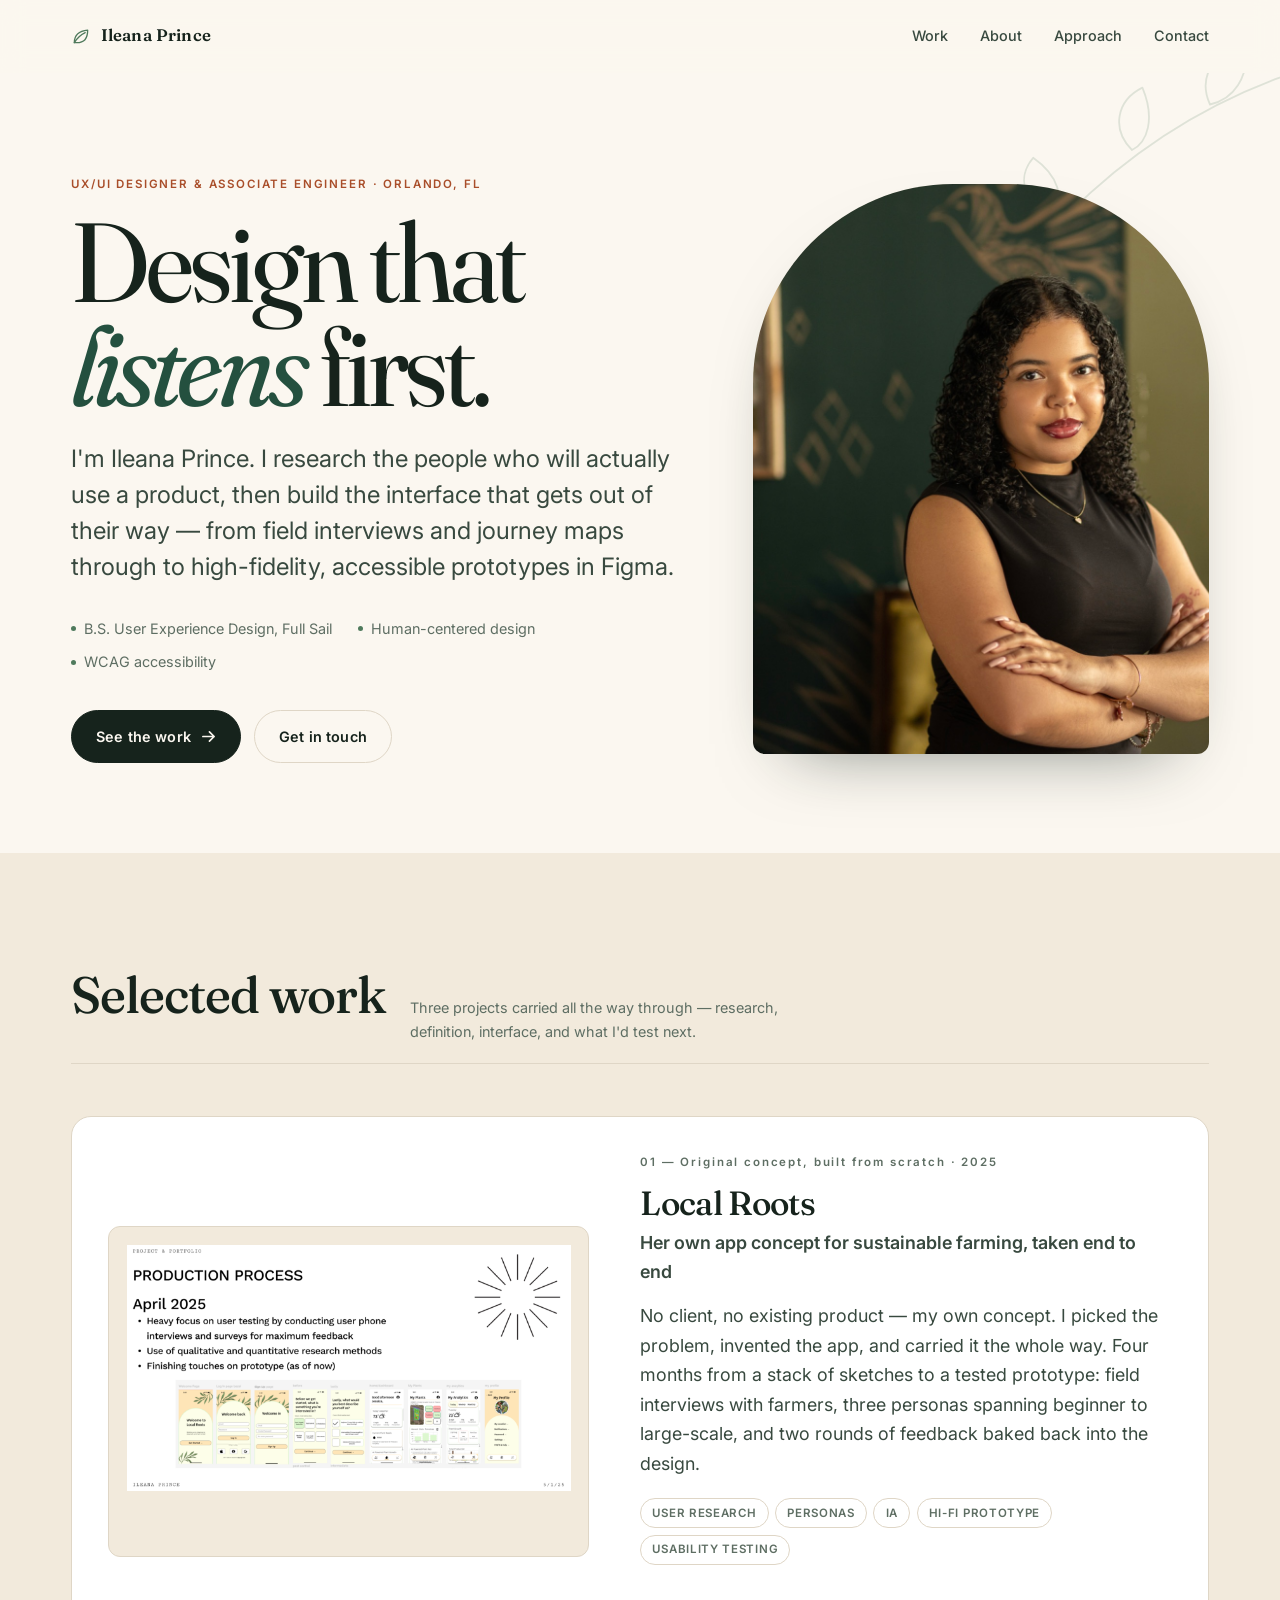
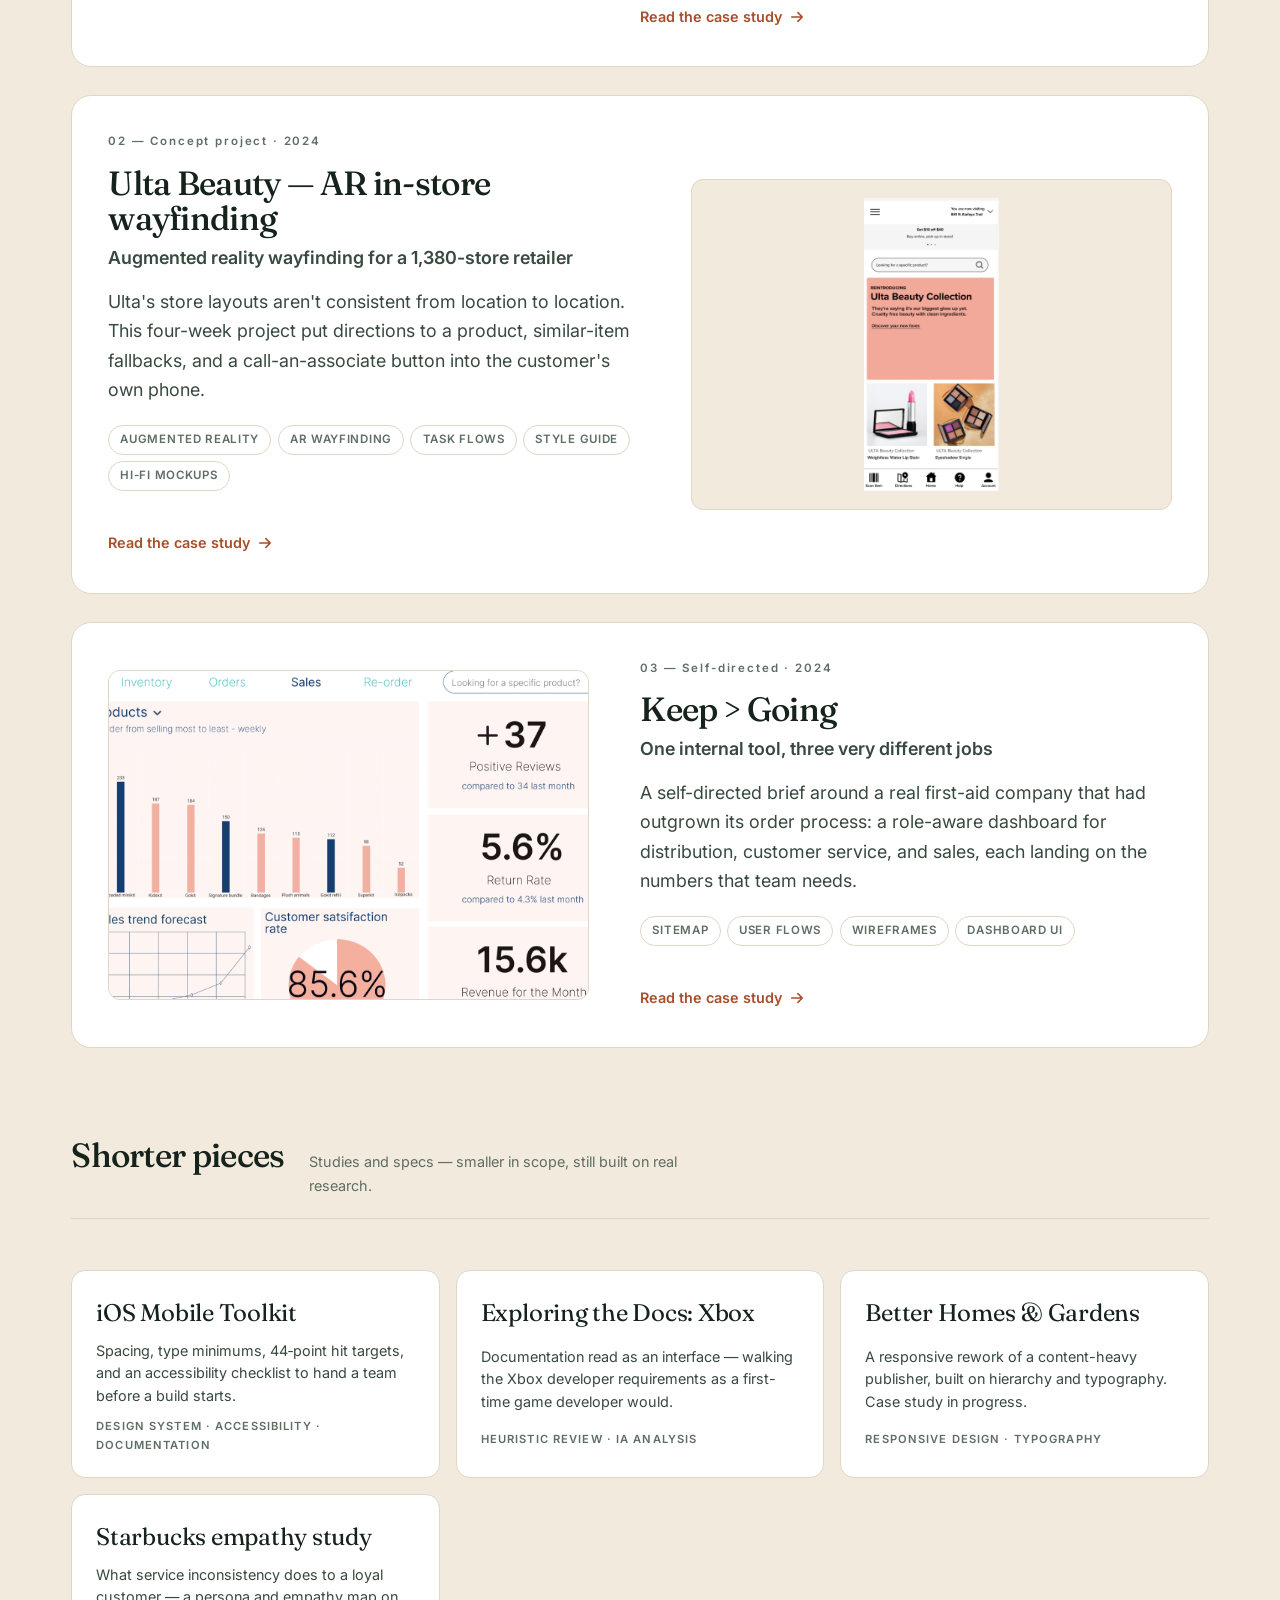
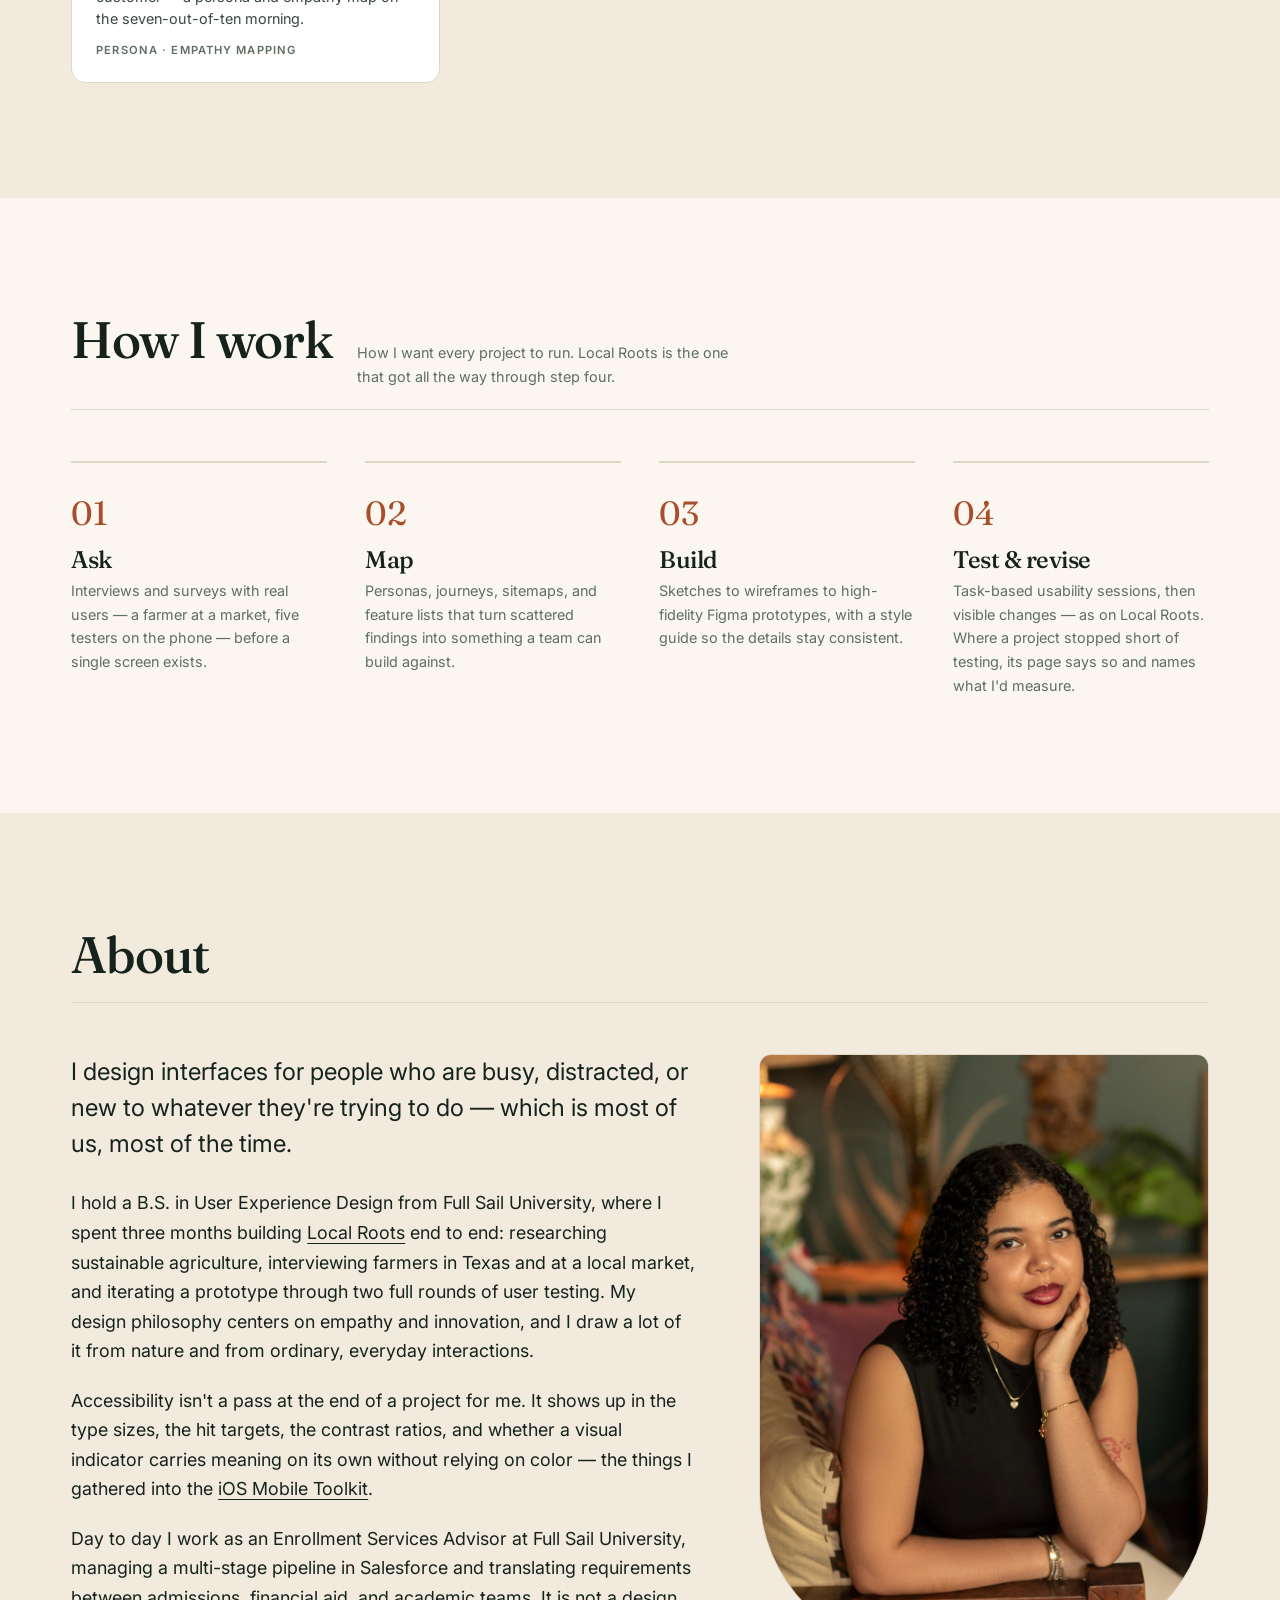
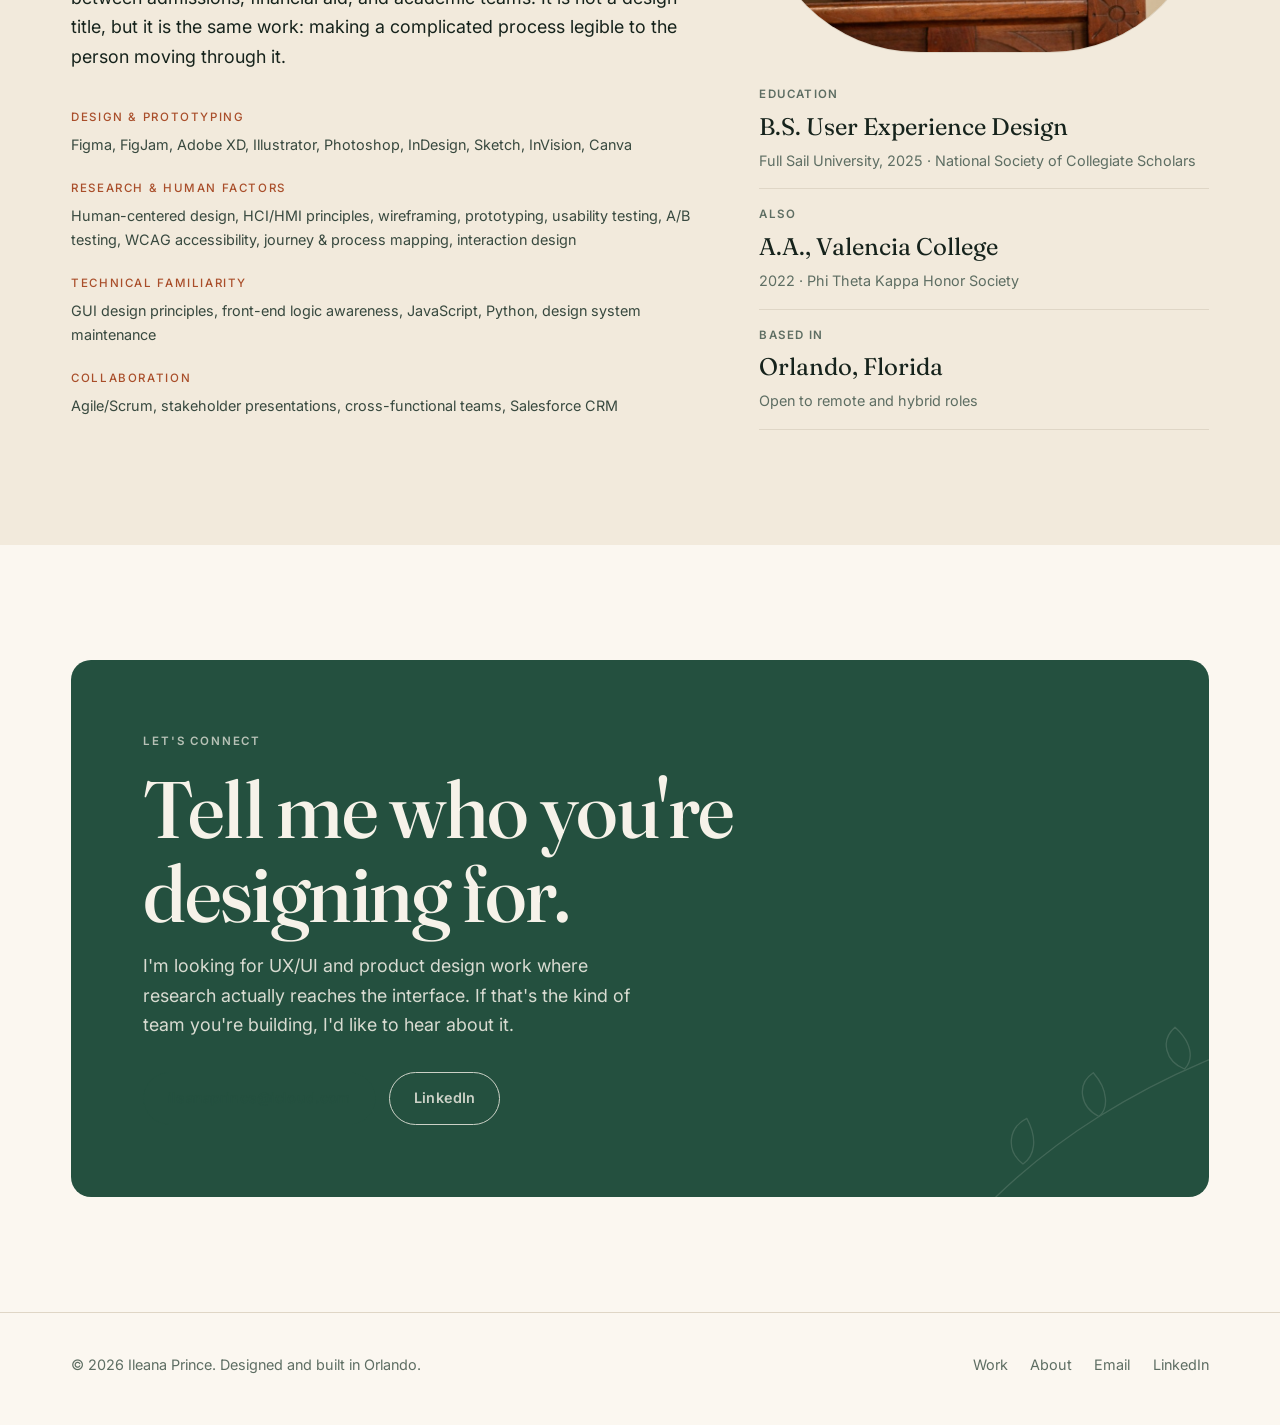
==== index.html @ cf7336d4 "Open Local Roots with Ileana's Ideation & Creation copy Her own account of where the idea came from," ====
<!DOCTYPE html>
<html lang="en">
<head>
<meta charset="utf-8">
<meta name="viewport" content="width=device-width, initial-scale=1">
<title>Ileana Prince — UX/UI Designer</title>
<meta name="description" content="Ileana Prince is a UX/UI designer and associate engineer in Orlando, Florida, working in human-centered design, accessibility, and interface systems. Case studies in agriculture, retail AR, operations dashboards, and mobile design.">
<link rel="canonical" href="https://ileanaprince.com/">
<meta property="og:title" content="Ileana Prince — UX/UI Designer">
<meta property="og:description" content="Human-centered design, accessibility, and interface systems. Selected case studies.">
<meta property="og:type" content="website">
<meta property="og:url" content="https://ileanaprince.com/">
<meta property="og:image" content="https://ileanaprince.com/images/photos/web-folded-arms.jpg">
<meta name="theme-color" content="#FBF7F0" media="(prefers-color-scheme: light)">
<meta name="theme-color" content="#0F1613" media="(prefers-color-scheme: dark)">
<link rel="icon" href="images/brand/favicon-64.png" sizes="64x64">
<link rel="apple-touch-icon" href="images/brand/apple-touch-icon.png">
<link rel="preconnect" href="https://fonts.googleapis.com">
<link rel="preconnect" href="https://fonts.gstatic.com" crossorigin>
<link href="https://fonts.googleapis.com/css2?family=Fraunces:ital,opsz,wght@0,9..144,300..700;1,9..144,300..700&family=Inter:wght@400;500;600;700&display=swap" rel="stylesheet">
<link rel="stylesheet" href="css/main.css">
<script type="application/ld+json">
{
  "@context": "https://schema.org",
  "@type": "Person",
  "name": "Ileana Prince",
  "jobTitle": "UX/UI Designer & Associate Engineer",
  "url": "https://ileanaprince.com/",
  "email": "mailto:ileanaprince@icloud.com",
  "sameAs": ["https://www.linkedin.com/in/ileanaprince/"],
  "address": { "@type": "PostalAddress", "addressLocality": "Orlando", "addressRegion": "FL", "addressCountry": "US" },
  "alumniOf": { "@type": "CollegeOrUniversity", "name": "Full Sail University" },
  "knowsAbout": ["User Experience Design", "Human-Centered Design", "Accessibility (WCAG)", "Figma", "Prototyping", "Usability Testing", "Design Systems"]
}
</script>
</head>
<body>
<script>document.documentElement.classList.add("js");</script>

<a class="skip-link" href="#main">Skip to content</a>

<header class="site-header">
  <div class="wrap">
    <a class="wordmark" href="index.html">
      <svg class="leaf" viewBox="0 0 24 24" fill="none" stroke="currentColor" stroke-width="1.6" aria-hidden="true">
        <path d="M4 20c0-8 5-14 16-15 0 11-6 15-13 15H4Z" stroke-linejoin="round"/>
        <path d="M4 20C7 15 11 11 17 8" stroke-linecap="round"/>
      </svg>
      Ileana Prince
    </a>
    <nav class="nav" aria-label="Primary">
      <a href="#work">Work</a>
      <a href="#about">About</a>
      <a href="#approach" class="nav-hide-sm">Approach</a>
      <a href="#contact">Contact</a>
    </nav>
  </div>
</header>

<main id="main">

  <!-- ===================================================== hero ===== -->
  <section class="hero">
    <svg class="hero-vine" viewBox="0 0 400 300" fill="none" stroke="currentColor" stroke-width="1.4" aria-hidden="true">
      <path d="M400 20C320 40 250 80 190 140S80 250 20 280" stroke-linecap="round"/>
      <path d="M300 55c-10-22 4-42 28-46 2 26-10 42-28 46ZM240 90c-16-16-12-38 8-48 10 24 4 42-8 48ZM180 140c-22-6-30-28-16-44 20 14 24 32 16 44ZM130 190c-23 0-36-19-28-38 22 9 32 25 28 38ZM80 240c-22 6-40-8-38-28 24 2 38 14 38 28Z" stroke-linejoin="round"/>
    </svg>
    <div class="wrap">
      <div>
        <span class="eyebrow">UX/UI Designer &amp; Associate Engineer · Orlando, FL</span>
        <h1>Design that <em>listens</em> first.</h1>
        <p class="hero-lede">
          I'm Ileana Prince. I research the people who will actually use a product, then
          build the interface that gets out of their way — from field interviews and
          journey maps through to high-fidelity, accessible prototypes in Figma.
        </p>
        <div class="hero-meta">
          <span>B.S. User Experience Design, Full Sail</span>
          <span>Human-centered design</span>
          <span>WCAG accessibility</span>
        </div>
        <div class="btn-row">
          <a class="btn" href="#work">
            See the work
            <svg viewBox="0 0 16 16" fill="none" stroke="currentColor" stroke-width="1.8" aria-hidden="true"><path d="M2 8h12M9 3l5 5-5 5" stroke-linecap="round" stroke-linejoin="round"/></svg>
          </a>
          <a class="btn btn--ghost" href="mailto:ileanaprince@icloud.com">Get in touch</a>
        </div>
      </div>
      <div class="portrait">
        <img src="images/photos/web-folded-arms.jpg"
             alt="Ileana Prince, arms folded, standing in front of a deep green wall with a gold bird mural."
             width="940" height="1400" fetchpriority="high">
      </div>
    </div>
  </section>

  <!-- ===================================================== work ===== -->
  <section class="section section--tint" id="work">
    <div class="wrap">
      <div class="section-head">
        <h2>Selected work</h2>
        <p>Three projects carried all the way through — research, definition, interface, and what I'd test next.</p>
      </div>

      <div class="work-list">

        <article class="work-card reveal">
          <div class="work-thumb work-thumb--fit">
            <img src="images/work/local-roots/07.png" alt="High-fidelity Local Roots app screens: onboarding, login, and a weather dashboard." loading="lazy" width="800" height="550">
          </div>
          <div class="work-body">
            <span class="work-index">01 — Original concept, built from scratch · 2025</span>
            <h3><a href="work/local-roots.html">Local Roots</a></h3>
            <p class="work-kicker">Her own app concept for sustainable farming, taken end to end</p>
            <p>No client, no existing product — my own concept. I picked the problem, invented the app, and carried it the whole way. Four months from a stack of sketches to a tested prototype: field interviews with farmers, three personas spanning beginner to large-scale, and two rounds of feedback baked back into the design.</p>
            <ul class="tags">
              <li>User research</li><li>Personas</li><li>IA</li><li>Hi-fi prototype</li><li>Usability testing</li>
            </ul>
            <span class="work-more">Read the case study
              <svg viewBox="0 0 16 16" fill="none" stroke="currentColor" stroke-width="1.8" aria-hidden="true"><path d="M2 8h12M9 3l5 5-5 5" stroke-linecap="round" stroke-linejoin="round"/></svg>
            </span>
          </div>
        </article>

        <article class="work-card reveal">
          <div class="work-thumb work-thumb--fit">
            <img src="images/work/ulta-beauty/14.png" alt="Ulta Beauty AR app home screen with a store banner, product cards, and a scan-item toolbar." loading="lazy" width="800" height="550">
          </div>
          <div class="work-body">
            <span class="work-index">02 — Concept project · 2024</span>
            <h3><a href="work/ulta-beauty.html">Ulta Beauty — AR in-store wayfinding</a></h3>
            <p class="work-kicker">Augmented reality wayfinding for a 1,380-store retailer</p>
            <p>Ulta's store layouts aren't consistent from location to location. This four-week project put directions to a product, similar-item fallbacks, and a call-an-associate button into the customer's own phone.</p>
            <ul class="tags">
              <li>Augmented reality</li><li>AR wayfinding</li><li>Task flows</li><li>Style guide</li><li>Hi-fi mockups</li>
            </ul>
            <span class="work-more">Read the case study
              <svg viewBox="0 0 16 16" fill="none" stroke="currentColor" stroke-width="1.8" aria-hidden="true"><path d="M2 8h12M9 3l5 5-5 5" stroke-linecap="round" stroke-linejoin="round"/></svg>
            </span>
          </div>
        </article>

        <article class="work-card reveal">
          <div class="work-thumb">
            <img src="images/work/keep-going/18.png" alt="Keep &gt; Going sales dashboard showing a product bar chart, positive reviews, return rate, and monthly revenue." loading="lazy" width="800" height="550">
          </div>
          <div class="work-body">
            <span class="work-index">03 — Self-directed · 2024</span>
            <h3><a href="work/keep-going.html">Keep &gt; Going</a></h3>
            <p class="work-kicker">One internal tool, three very different jobs</p>
            <p>A self-directed brief around a real first-aid company that had outgrown its order process: a role-aware dashboard for distribution, customer service, and sales, each landing on the numbers that team needs.</p>
            <ul class="tags">
              <li>Sitemap</li><li>User flows</li><li>Wireframes</li><li>Dashboard UI</li>
            </ul>
            <span class="work-more">Read the case study
              <svg viewBox="0 0 16 16" fill="none" stroke="currentColor" stroke-width="1.8" aria-hidden="true"><path d="M2 8h12M9 3l5 5-5 5" stroke-linecap="round" stroke-linejoin="round"/></svg>
            </span>
          </div>
        </article>

      </div>

      <div class="section-head" style="margin-top:clamp(3.5rem,7vw,6rem)">
        <h2 style="font-size:var(--step-2)">Shorter pieces</h2>
        <p>Studies and specs — smaller in scope, still built on real research.</p>
      </div>

      <ul class="brief-list reveal">
        <li>
          <a href="work/ios-toolkit.html">
            <span class="brief-title">iOS Mobile Toolkit</span>
            <span class="brief-desc">Spacing, type minimums, 44&#8209;point hit targets, and an accessibility checklist to hand a team before a build starts.</span>
            <span class="brief-tags">Design system · Accessibility · Documentation</span>
          </a>
        </li>
        <li>
          <a href="work/xbox.html">
            <span class="brief-title">Exploring the Docs: Xbox</span>
            <span class="brief-desc">Documentation read as an interface — walking the Xbox developer requirements as a first-time game developer would.</span>
            <span class="brief-tags">Heuristic review · IA analysis</span>
          </a>
        </li>
        <li>
          <a href="work/better-homes-gardens.html">
            <span class="brief-title">Better Homes &amp; Gardens</span>
            <span class="brief-desc">A responsive rework of a content-heavy publisher, built on hierarchy and typography. Case study in progress.</span>
            <span class="brief-tags">Responsive design · Typography</span>
          </a>
        </li>
        <li>
          <a href="work/starbucks.html">
            <span class="brief-title">Starbucks empathy study</span>
            <span class="brief-desc">What service inconsistency does to a loyal customer — a persona and empathy map on the seven-out-of-ten morning.</span>
            <span class="brief-tags">Persona · Empathy mapping</span>
          </a>
        </li>
      </ul>
    </div>
  </section>

  <!-- ================================================= approach ===== -->
  <section class="section" id="approach">
    <div class="wrap">
      <div class="section-head">
        <h2>How I work</h2>
        <p>How I want every project to run. Local Roots is the one that got all the way through step four.</p>
      </div>
      <ol class="steps reveal">
        <li>
          <h3>Ask</h3>
          <p>Interviews and surveys with real users — a farmer at a market, five testers on the phone — before a single screen exists.</p>
        </li>
        <li>
          <h3>Map</h3>
          <p>Personas, journeys, sitemaps, and feature lists that turn scattered findings into something a team can build against.</p>
        </li>
        <li>
          <h3>Build</h3>
          <p>Sketches to wireframes to high-fidelity Figma prototypes, with a style guide so the details stay consistent.</p>
        </li>
        <li>
          <h3>Test &amp; revise</h3>
          <p>Task-based usability sessions, then visible changes — as on Local Roots. Where a project stopped short of testing, its page says so and names what I'd measure.</p>
        </li>
      </ol>
    </div>
  </section>

  <!-- ==================================================== about ===== -->
  <section class="section section--tint" id="about">
    <div class="wrap">
      <div class="section-head">
        <h2>About</h2>
      </div>
      <div class="about-grid">
        <div class="prose">
          <p style="font-size:var(--step-1);color:var(--fg);line-height:1.5">
            I design interfaces for people who are busy, distracted, or new to whatever they're
            trying to do — which is most of us, most of the time.
          </p>
          <p>
            I hold a B.S. in User Experience Design from Full Sail University, where I spent three
            months building <a href="work/local-roots.html">Local Roots</a> end to end: researching
            sustainable agriculture, interviewing farmers in Texas and at a local market, and
            iterating a prototype through two full rounds of user testing. My design philosophy
            centers on empathy and innovation, and I draw a lot of it from nature and from ordinary,
            everyday interactions.
          </p>
          <p>
            Accessibility isn't a pass at the end of a project for me. It shows up in the type sizes,
            the hit targets, the contrast ratios, and whether a visual indicator carries meaning on
            its own without relying on color — the things I gathered into the
            <a href="work/ios-toolkit.html">iOS Mobile Toolkit</a>.
          </p>
          <p>
            Day to day I work as an Enrollment Services Advisor at Full Sail University, managing a
            multi-stage pipeline in Salesforce and translating requirements between admissions,
            financial aid, and academic teams. It is not a design title, but it is the same
            work: making a complicated process legible to the person moving through it.
          </p>

          <div class="skill-groups">
            <div class="skill-group">
              <h3>Design &amp; prototyping</h3>
              <p>Figma, FigJam, Adobe XD, Illustrator, Photoshop, InDesign, Sketch, InVision, Canva</p>
            </div>
            <div class="skill-group">
              <h3>Research &amp; human factors</h3>
              <p>Human-centered design, HCI/HMI principles, wireframing, prototyping, usability testing, A/B testing, WCAG accessibility, journey &amp; process mapping, interaction design</p>
            </div>
            <div class="skill-group">
              <h3>Technical familiarity</h3>
              <p>GUI design principles, front-end logic awareness, JavaScript, Python, design system maintenance</p>
            </div>
            <div class="skill-group">
              <h3>Collaboration</h3>
              <p>Agile/Scrum, stakeholder presentations, cross-functional teams, Salesforce CRM</p>
            </div>
          </div>
        </div>

        <div>
          <div class="about-portrait">
            <img src="images/photos/web-seated-smirk.jpg" alt="Ileana Prince seated, smiling slightly, against a dark green interior." loading="lazy" width="940" height="1400">
          </div>
          <ul class="facts" style="margin-top:2rem">
            <li>
              <span class="fact-label">Education</span>
              <span class="fact-value">B.S. User Experience Design</span>
              <span class="fact-note">Full Sail University, 2025 · National Society of Collegiate Scholars</span>
            </li>
            <li>
              <span class="fact-label">Also</span>
              <span class="fact-value">A.A., Valencia College</span>
              <span class="fact-note">2022 · Phi Theta Kappa Honor Society</span>
            </li>
            <li>
              <span class="fact-label">Based in</span>
              <span class="fact-value">Orlando, Florida</span>
              <span class="fact-note">Open to remote and hybrid roles</span>
            </li>
          </ul>
        </div>
      </div>
    </div>
  </section>

  <!-- ================================================== contact ===== -->
  <section class="section" id="contact">
    <div class="wrap">
      <div class="contact-panel reveal">
        <svg class="contact-vine" viewBox="0 0 400 300" fill="none" stroke="currentColor" stroke-width="1.4" aria-hidden="true">
          <path d="M0 300C60 220 120 160 200 110S340 40 400 20" stroke-linecap="round"/>
          <path d="M120 160c-18-14-16-38 4-48 12 22 8 40-4 48ZM200 110c-20-10-24-34-6-46 16 18 16 38 6 46ZM290 60c-20-8-26-30-10-44 18 16 20 34 10 44Z" stroke-linejoin="round"/>
        </svg>
        <span class="eyebrow" style="color:inherit;opacity:.7">Let's connect</span>
        <h2>Tell me who you're designing for.</h2>
        <p style="margin-bottom:2rem">
          I'm looking for UX/UI and product design work where research actually reaches the
          interface. If that's the kind of team you're building, I'd like to hear about it.
        </p>
        <div class="btn-row">
          <a class="btn" href="mailto:ileanaprince@icloud.com">ileanaprince@icloud.com</a>
          <a class="btn btn--ghost" href="https://www.linkedin.com/in/ileanaprince/" rel="me noopener">LinkedIn</a>
        </div>
      </div>
    </div>
  </section>

</main>

<footer class="site-footer">
  <div class="wrap">
    <p style="margin:0">© <span id="year">2026</span> Ileana Prince. Designed and built in Orlando.</p>
    <nav class="footer-links" aria-label="Footer">
      <a href="#work">Work</a>
      <a href="#about">About</a>
      <a href="mailto:ileanaprince@icloud.com">Email</a>
      <a href="https://www.linkedin.com/in/ileanaprince/" rel="me noopener">LinkedIn</a>
    </nav>
  </div>
</footer>

<script src="js/main.js" defer></script>
</body>
</html>
---- css/main.css ----
/* ==========================================================================
   Ileana Prince — portfolio
   Design system: warm bone paper, deep forest ink, terracotta accent.
   ========================================================================== */

:root {
  /* Color — light */
  --bone:        #FBF7F0;
  --bone-deep:   #F2EADC;
  --paper:       #FFFFFF;
  --ink:         #16231C;
  --ink-soft:    #38493F;
  --muted:       #5E6E63;
  --line:        #DFD6C6;
  --forest:      #24503F;
  --moss:        #4F7A5C;
  --terracotta:  #A94E2A;
  --clay:        #E3B294;

  --accent:      var(--terracotta);
  --accent-ink:  #FFFFFF;
  --bg:          var(--bone);
  --bg-alt:      var(--bone-deep);
  --surface:     var(--paper);
  --fg:          var(--ink);
  --fg-soft:      var(--ink-soft);
  --border:      var(--line);

  /* Type */
  --font-display: "Fraunces", "Iowan Old Style", Georgia, serif;
  --font-sans: "Inter", -apple-system, BlinkMacSystemFont, "Segoe UI", Helvetica, Arial, sans-serif;

  --step--1: clamp(0.82rem, 0.79rem + 0.14vw, 0.9rem);
  --step-0:  clamp(1rem, 0.96rem + 0.2vw, 1.12rem);
  --step-1:  clamp(1.2rem, 1.1rem + 0.5vw, 1.5rem);
  --step-2:  clamp(1.5rem, 1.3rem + 1vw, 2.1rem);
  --step-3:  clamp(2rem, 1.6rem + 2vw, 3.2rem);
  --step-4:  clamp(2.6rem, 1.8rem + 4vw, 5.4rem);
  --step-5:  clamp(3.2rem, 1.9rem + 6.4vw, 8rem);

  /* Space + shape */
  --gutter: clamp(1.25rem, 4vw, 4rem);
  --section: clamp(4.5rem, 9vw, 9rem);
  --radius: 4px;
  --radius-lg: 20px;
  --maxw: 1240px;
  --prose: 68ch;

  --ease: cubic-bezier(0.22, 0.61, 0.36, 1);
}

@media (prefers-color-scheme: dark) {
  :root:not([data-theme="light"]) {
    --bg:      #0F1613;
    --bg-alt:  #151E19;
    --surface: #18231D;
    --fg:      #ECE6DA;
    --fg-soft: #C3CDC4;
    --muted:   #9AA89E;
    --border:  #2A362F;
    --forest:  #7FB395;
    --moss:    #8FBDA0;
    --accent:  #E2865B;
    --accent-ink: #16231C;
  }
}

:root[data-theme="dark"] {
  --bg:      #0F1613;
  --bg-alt:  #151E19;
  --surface: #18231D;
  --fg:      #ECE6DA;
  --fg-soft: #C3CDC4;
  --muted:   #9AA89E;
  --border:  #2A362F;
  --forest:  #7FB395;
  --moss:    #8FBDA0;
  --accent:  #E2865B;
  --accent-ink: #16231C;
}

/* --------------------------------------------------------------- base --- */

*, *::before, *::after { box-sizing: border-box; }

html { -webkit-text-size-adjust: 100%; scroll-behavior: smooth; }
@media (prefers-reduced-motion: reduce) { html { scroll-behavior: auto; } }

body {
  margin: 0;
  background: var(--bg);
  color: var(--fg);
  font-family: var(--font-sans);
  font-size: var(--step-0);
  line-height: 1.65;
  -webkit-font-smoothing: antialiased;
  font-synthesis-weight: none;
}

h1, h2, h3, h4 {
  font-family: var(--font-display);
  font-weight: 500;
  line-height: 1.05;
  letter-spacing: -0.02em;
  margin: 0 0 0.5em;
  font-variation-settings: "SOFT" 0, "WONK" 0;
}

p { margin: 0 0 1.1em; }
p:last-child { margin-bottom: 0; }

a { color: inherit; text-decoration-thickness: 1px; text-underline-offset: 0.22em; }
a:hover { text-decoration-color: var(--accent); }

img { max-width: 100%; height: auto; display: block; }

hr { border: 0; border-top: 1px solid var(--border); margin: var(--section) 0; }

::selection { background: var(--accent); color: var(--accent-ink); }

:focus-visible {
  outline: 3px solid var(--accent);
  outline-offset: 3px;
  border-radius: 2px;
}

.skip-link {
  position: absolute;
  left: 0.75rem;
  top: -4rem;
  z-index: 100;
  background: var(--fg);
  color: var(--bg);
  padding: 0.7rem 1.1rem;
  border-radius: var(--radius);
  font-weight: 600;
  transition: top 0.2s var(--ease);
}
.skip-link:focus { top: 0.75rem; }

.visually-hidden {
  position: absolute; width: 1px; height: 1px;
  padding: 0; margin: -1px; overflow: hidden;
  clip: rect(0 0 0 0); white-space: nowrap; border: 0;
}

/* ------------------------------------------------------------ layout --- */

.wrap {
  width: 100%;
  max-width: var(--maxw);
  margin-inline: auto;
  padding-inline: var(--gutter);
}

.section { padding-block: var(--section); }
.section--tint { background: var(--bg-alt); }

.section-head {
  display: flex;
  align-items: baseline;
  gap: 1.5rem;
  margin-bottom: clamp(2rem, 4vw, 3.5rem);
  border-bottom: 1px solid var(--border);
  padding-bottom: 1.25rem;
  flex-wrap: wrap;
}
.section-head h2 { font-size: var(--step-3); margin: 0; }
.section-head p { color: var(--muted); max-width: 42ch; margin: 0; font-size: var(--step--1); }

.eyebrow {
  font-family: var(--font-sans);
  font-size: 0.72rem;
  font-weight: 600;
  letter-spacing: 0.16em;
  text-transform: uppercase;
  color: var(--accent);
  margin: 0 0 1rem;
  display: block;
}

.prose { max-width: var(--prose); }
.prose h3 { font-size: var(--step-2); margin-top: 2em; }
/* A small label that is still a real heading — the level stays correct for
   screen readers, only the type size changes. */
.prose h3.label {
  font-family: var(--font-sans);
  font-size: var(--step--1);
  font-weight: 700;
  letter-spacing: 0.1em;
  text-transform: uppercase;
  color: var(--muted);
  margin: 2.2em 0 0.6em;
}
.prose ul { padding-left: 1.1rem; margin: 0 0 1.4em; }
.prose li { margin-bottom: 0.5em; }
.prose li::marker { color: var(--accent); }
.prose blockquote {
  margin: 2rem 0;
  padding: 0.2rem 0 0.2rem 1.5rem;
  border-left: 3px solid var(--accent);
  font-family: var(--font-display);
  font-size: var(--step-1);
  line-height: 1.4;
  color: var(--fg-soft);
}
.prose blockquote cite {
  display: block;
  margin-top: 0.8rem;
  font-family: var(--font-sans);
  font-size: var(--step--1);
  font-style: normal;
  color: var(--muted);
}

/* ------------------------------------------------------------ header --- */

.site-header {
  position: sticky;
  top: 0;
  z-index: 50;
  background: color-mix(in srgb, var(--bg) 88%, transparent);
  backdrop-filter: saturate(1.4) blur(12px);
  border-bottom: 1px solid transparent;
  transition: border-color 0.3s var(--ease);
}
.site-header.is-stuck { border-bottom-color: var(--border); }

.site-header .wrap {
  display: flex;
  align-items: center;
  justify-content: space-between;
  gap: 1rem;
  min-height: 72px;
}

.wordmark {
  font-family: var(--font-display);
  font-size: 1.05rem;
  font-weight: 600;
  letter-spacing: 0.01em;
  text-decoration: none;
  display: inline-flex;
  align-items: center;
  gap: 0.6rem;
}
.wordmark .leaf { width: 20px; height: 20px; color: var(--moss); flex: none; }

.nav { display: flex; align-items: center; gap: clamp(1rem, 2.5vw, 2.2rem); }
.nav a {
  font-size: var(--step--1);
  font-weight: 500;
  text-decoration: none;
  color: var(--fg-soft);
  padding-block: 0.4rem;
  position: relative;
}
.nav a::after {
  content: "";
  position: absolute;
  left: 0; bottom: 0;
  width: 100%; height: 1px;
  background: var(--accent);
  transform: scaleX(0);
  transform-origin: left;
  transition: transform 0.3s var(--ease);
}
.nav a:hover::after, .nav a[aria-current]::after { transform: scaleX(1); }
.nav a[aria-current] { color: var(--fg); }

.nav-toggle { display: none; }

@media (max-width: 640px) {
  .nav { gap: 1rem; font-size: 0.9rem; }
  .nav a.nav-hide-sm { display: none; }
}

/* -------------------------------------------------------------- hero --- */

.hero {
  position: relative;
  padding-block: clamp(3rem, 8vw, 7rem) clamp(3rem, 7vw, 6rem);
  overflow: hidden;
}
.hero .wrap {
  display: grid;
  grid-template-columns: minmax(0, 1.15fr) minmax(0, 0.85fr);
  gap: clamp(2rem, 5vw, 4.5rem);
  align-items: center;
}
@media (max-width: 860px) {
  .hero .wrap { grid-template-columns: 1fr; }
}

.hero h1 {
  font-size: var(--step-5);
  font-weight: 400;
  line-height: 0.92;
  letter-spacing: -0.035em;
  margin: 0 0 1.5rem;
  font-variation-settings: "SOFT" 20, "WONK" 1, "opsz" 100;
}
.hero h1 em {
  font-style: italic;
  color: var(--forest);
  font-variation-settings: "SOFT" 60, "WONK" 1;
}
.hero-lede {
  font-size: var(--step-1);
  line-height: 1.5;
  color: var(--fg-soft);
  max-width: 46ch;
  margin-bottom: 2rem;
}
.hero-meta {
  display: flex;
  flex-wrap: wrap;
  gap: 0.6rem 1.6rem;
  font-size: var(--step--1);
  color: var(--muted);
  margin-bottom: 2.25rem;
}
.hero-meta span { display: inline-flex; align-items: center; gap: 0.5rem; }
.hero-meta span::before {
  content: "";
  width: 5px; height: 5px;
  border-radius: 50%;
  background: var(--moss);
}

.portrait {
  position: relative;
  border-radius: 200px 200px 12px 12px;
  overflow: hidden;
  aspect-ratio: 4 / 5;
  background: var(--bg-alt);
  box-shadow: 0 30px 70px -40px rgba(20, 35, 28, 0.6);
}
.portrait img { width: 100%; height: 100%; object-fit: cover; object-position: 50% 22%; }

.hero-vine {
  position: absolute;
  top: -40px;
  right: -60px;
  width: min(46vw, 520px);
  color: var(--moss);
  opacity: 0.16;
  pointer-events: none;
  z-index: -1;
}

/* ------------------------------------------------------------ buttons --- */

.btn {
  display: inline-flex;
  align-items: center;
  gap: 0.6rem;
  padding: 0.85rem 1.5rem;
  border-radius: 999px;
  border: 1px solid var(--fg);
  background: var(--fg);
  color: var(--bg);
  font-size: var(--step--1);
  font-weight: 600;
  letter-spacing: 0.01em;
  text-decoration: none;
  cursor: pointer;
  transition: transform 0.25s var(--ease), background-color 0.25s var(--ease),
              color 0.25s var(--ease), border-color 0.25s var(--ease);
}
.btn:hover { transform: translateY(-2px); background: var(--accent); border-color: var(--accent); color: var(--accent-ink); }
.btn--ghost { background: transparent; color: var(--fg); border-color: var(--border); }
.btn--ghost:hover { border-color: var(--accent); background: transparent; color: var(--accent); }
.btn svg { width: 15px; height: 15px; flex: none; }

.btn-row { display: flex; flex-wrap: wrap; gap: 0.85rem; }

/* --------------------------------------------------------------- work --- */

.work-list { display: grid; gap: clamp(1rem, 2.5vw, 1.75rem); }

.work-card {
  position: relative;
  display: grid;
  grid-template-columns: minmax(0, 0.95fr) minmax(0, 1.05fr);
  gap: clamp(1.5rem, 4vw, 3.5rem);
  align-items: center;
  padding: clamp(1.25rem, 3vw, 2.25rem);
  background: var(--surface);
  border: 1px solid var(--border);
  border-radius: var(--radius-lg);
  overflow: hidden;
  transition: transform 0.4s var(--ease), border-color 0.4s var(--ease),
              box-shadow 0.4s var(--ease);
}
.work-card:nth-child(even) { grid-template-columns: minmax(0, 1.05fr) minmax(0, 0.95fr); }
.work-card:nth-child(even) .work-thumb { order: 2; }
.work-card:hover {
  transform: translateY(-4px);
  border-color: color-mix(in srgb, var(--accent) 45%, var(--border));
  box-shadow: 0 26px 50px -34px rgba(20, 35, 28, 0.55);
}
@media (max-width: 780px) {
  .work-card, .work-card:nth-child(even) { grid-template-columns: 1fr; }
  .work-card:nth-child(even) .work-thumb { order: 0; }
}

.work-thumb {
  aspect-ratio: 16 / 11;
  border-radius: 12px;
  overflow: hidden;
  background: var(--bg-alt);
  border: 1px solid var(--border);
}
.work-thumb img {
  width: 100%; height: 100%;
  object-fit: cover;
  object-position: 50% 0;
  transition: transform 0.6s var(--ease);
}
/* Slide and full-page artefacts are shown whole rather than cropped —
   a cropped slide just reads as a mistake. */
.work-thumb--fit { padding: clamp(0.6rem, 1.5vw, 1.1rem); background: var(--bg-alt); }
.work-thumb--fit img { object-fit: contain; }
.work-card:hover .work-thumb--fit img { transform: scale(1.015); }
.work-card:hover .work-thumb img { transform: scale(1.03); }

.work-index {
  font-family: var(--font-sans);
  font-size: 0.72rem;
  font-weight: 600;
  letter-spacing: 0.16em;
  color: var(--muted);
  display: block;
  margin-bottom: 0.9rem;
}
.work-body h3 { font-size: var(--step-2); margin-bottom: 0.4rem; }
.work-body h3 a { text-decoration: none; }
.work-body h3 a::after { content: ""; position: absolute; inset: 0; }
.work-kicker { color: var(--accent); font-size: var(--step--1); font-weight: 600; margin-bottom: 0.9rem; }
.work-body p { color: var(--fg-soft); font-size: var(--step-0); }

.tags { display: flex; flex-wrap: wrap; gap: 0.4rem; margin-top: 1.2rem; padding: 0; list-style: none; }
.tags li {
  font-size: 0.72rem;
  letter-spacing: 0.06em;
  text-transform: uppercase;
  font-weight: 600;
  color: var(--muted);
  border: 1px solid var(--border);
  border-radius: 999px;
  padding: 0.28rem 0.7rem;
}

.work-more {
  display: inline-flex;
  align-items: center;
  gap: 0.5rem;
  margin-top: 1.4rem;
  font-size: var(--step--1);
  font-weight: 600;
  color: var(--accent);
}
.work-more svg { width: 14px; height: 14px; transition: transform 0.3s var(--ease); }
.work-card:hover .work-more svg { transform: translateX(4px); }

/* Shorter pieces — a compact list so the deep case studies keep the visual weight. */
.brief-list {
  list-style: none;
  margin: 0;
  padding: 0;
  display: grid;
  grid-template-columns: repeat(auto-fit, minmax(min(320px, 100%), 1fr));
  gap: 1rem;
}
.brief-list a {
  display: grid;
  gap: 0.45rem;
  height: 100%;
  padding: 1.4rem 1.5rem;
  text-decoration: none;
  background: var(--surface);
  border: 1px solid var(--border);
  border-radius: 14px;
  transition: transform 0.3s var(--ease), border-color 0.3s var(--ease);
}
.brief-list a:hover {
  transform: translateY(-3px);
  border-color: color-mix(in srgb, var(--accent) 45%, var(--border));
}
.brief-title { font-family: var(--font-display); font-size: var(--step-1); letter-spacing: -0.01em; }
.brief-desc { color: var(--fg-soft); font-size: var(--step--1); line-height: 1.55; }
.brief-tags {
  font-size: 0.7rem;
  letter-spacing: 0.1em;
  text-transform: uppercase;
  font-weight: 600;
  color: var(--muted);
  margin-top: 0.2rem;
}

/* ---------------------------------------------------------- approach --- */

.steps {
  display: grid;
  grid-template-columns: repeat(auto-fit, minmax(220px, 1fr));
  gap: clamp(1.25rem, 3vw, 2.5rem);
  list-style: none;
  margin: 0; padding: 0;
  counter-reset: step;
}
.steps li { counter-increment: step; padding-top: 1.4rem; border-top: 2px solid var(--border); }
.steps li::before {
  content: "0" counter(step);
  display: block;
  font-family: var(--font-display);
  font-size: var(--step-2);
  color: var(--accent);
  margin-bottom: 0.4rem;
}
.steps h3 { font-size: var(--step-1); margin-bottom: 0.4rem; }
.steps p { color: var(--muted); font-size: var(--step--1); }

/* ------------------------------------------------------------- about --- */

.about-grid {
  display: grid;
  grid-template-columns: minmax(0, 1fr) minmax(0, 0.72fr);
  gap: clamp(2rem, 5vw, 4.5rem);
  align-items: start;
}
@media (max-width: 860px) { .about-grid { grid-template-columns: 1fr; } }

.about-portrait {
  border-radius: 12px 12px 160px 160px;
  overflow: hidden;
  aspect-ratio: 3 / 4;
  border: 1px solid var(--border);
}
.about-portrait img { width: 100%; height: 100%; object-fit: cover; }

.skill-groups { display: grid; gap: 1.6rem; margin-top: 2.5rem; }
.skill-group h3 {
  font-family: var(--font-sans);
  font-size: 0.72rem;
  letter-spacing: 0.14em;
  text-transform: uppercase;
  color: var(--accent);
  margin: 0 0 0.6rem;
}
.skill-group p { color: var(--fg-soft); font-size: var(--step--1); margin: 0; }

.facts { list-style: none; margin: 0; padding: 0; display: grid; gap: 1rem; }
.facts li { display: grid; gap: 0.15rem; padding-bottom: 1rem; border-bottom: 1px solid var(--border); }
.facts dt, .facts .fact-label {
  font-size: 0.72rem; letter-spacing: 0.12em; text-transform: uppercase; color: var(--muted); font-weight: 600;
}
.facts .fact-value { font-family: var(--font-display); font-size: var(--step-1); }
.facts .fact-note { font-size: var(--step--1); color: var(--muted); }

/* ----------------------------------------------------------- contact --- */

.contact-panel {
  background: var(--forest);
  color: #F6F2E9;
  border-radius: var(--radius-lg);
  padding: clamp(2rem, 6vw, 4.5rem);
  position: relative;
  overflow: hidden;
}
:root[data-theme="dark"] .contact-panel,
:root:not([data-theme="light"]) .contact-panel { color: #0F1613; }
@media (prefers-color-scheme: light) {
  :root:not([data-theme="dark"]) .contact-panel { color: #F6F2E9; }
}
.contact-panel h2 { font-size: var(--step-4); max-width: 14ch; margin-bottom: 1rem; }
.contact-panel p { max-width: 46ch; opacity: 0.86; }
.contact-panel .btn { background: currentColor; border-color: currentColor; color: var(--forest); }
.contact-panel .btn:hover { background: var(--clay); border-color: var(--clay); color: #16231C; }
.contact-panel .btn--ghost { background: transparent; color: currentColor; border-color: currentColor; opacity: 0.8; }
.contact-panel .btn--ghost:hover { opacity: 1; background: transparent; color: currentColor; border-color: currentColor; }
.contact-vine {
  position: absolute;
  right: -80px; bottom: -100px;
  width: min(40vw, 380px);
  opacity: 0.14;
  pointer-events: none;
}

/* ------------------------------------------------------------ footer --- */

.site-footer {
  border-top: 1px solid var(--border);
  padding-block: 2.5rem 3rem;
  font-size: var(--step--1);
  color: var(--muted);
}
.site-footer .wrap { display: flex; flex-wrap: wrap; gap: 1rem 2rem; justify-content: space-between; align-items: center; }
.site-footer a { text-decoration: none; }
.site-footer a:hover { color: var(--accent); }
.footer-links { display: flex; gap: 1.4rem; flex-wrap: wrap; }

/* ------------------------------------------------------- case studies --- */

.case-hero { padding-block: clamp(2.5rem, 6vw, 5rem) clamp(2rem, 4vw, 3.5rem); }
.case-hero h1 {
  font-size: var(--step-4);
  max-width: 18ch;
  margin-bottom: 1rem;
  font-variation-settings: "SOFT" 20, "WONK" 1, "opsz" 100;
}
.case-hero .lede {
  font-size: var(--step-1);
  color: var(--fg-soft);
  max-width: 54ch;
  line-height: 1.5;
}

.case-cover {
  border-radius: var(--radius-lg);
  overflow: hidden;
  border: 1px solid var(--border);
  background: var(--bg-alt);
  margin-bottom: clamp(2rem, 5vw, 4rem);
}

.case-meta {
  display: grid;
  grid-template-columns: repeat(auto-fit, minmax(160px, 1fr));
  gap: 1.5rem 2rem;
  padding: 1.75rem 0;
  border-top: 1px solid var(--border);
  border-bottom: 1px solid var(--border);
  margin-bottom: clamp(2.5rem, 6vw, 4.5rem);
}
.case-meta dt {
  font-size: 0.7rem; letter-spacing: 0.14em; text-transform: uppercase;
  color: var(--muted); font-weight: 600; margin-bottom: 0.35rem;
}
.case-meta dd { margin: 0; font-size: var(--step--1); color: var(--fg); line-height: 1.5; }

.case-layout {
  display: grid;
  grid-template-columns: minmax(0, 1fr);
  gap: clamp(2rem, 5vw, 4rem);
}
@media (min-width: 1000px) {
  .case-layout { grid-template-columns: 210px minmax(0, 1fr); }
}

.case-toc { position: sticky; top: 100px; align-self: start; font-size: var(--step--1); }
.case-toc h2 {
  font-family: var(--font-sans);
  font-size: 0.7rem; letter-spacing: 0.14em; text-transform: uppercase;
  color: var(--muted); margin-bottom: 0.9rem;
}
.case-toc ol { list-style: none; margin: 0; padding: 0; display: grid; gap: 0.55rem; }
.case-toc a { text-decoration: none; color: var(--muted); }
.case-toc a:hover, .case-toc a.is-active { color: var(--accent); }
@media (max-width: 999px) { .case-toc { display: none; } }

.case-section { margin-bottom: clamp(3rem, 7vw, 5.5rem); scroll-margin-top: 100px; }
.case-section > h2 {
  font-size: var(--step-3);
  margin-bottom: 1.2rem;
  padding-bottom: 0.6rem;
  border-bottom: 1px solid var(--border);
}

.callouts {
  display: grid;
  grid-template-columns: repeat(auto-fit, minmax(230px, 1fr));
  gap: 1rem;
  list-style: none;
  margin: 2rem 0;
  padding: 0;
}
.callouts li {
  background: var(--surface);
  border: 1px solid var(--border);
  border-left: 3px solid var(--accent);
  border-radius: 0 10px 10px 0;
  padding: 1.1rem 1.25rem;
  font-size: var(--step--1);
}
.callouts strong { display: block; font-size: var(--step-0); margin-bottom: 0.3rem; font-family: var(--font-display); }
.callouts span { color: var(--muted); }

.personas { display: grid; grid-template-columns: repeat(auto-fit, minmax(250px, 1fr)); gap: 1.25rem; margin: 2rem 0; }
.persona {
  background: var(--surface);
  border: 1px solid var(--border);
  border-radius: 14px;
  padding: 1.4rem;
}
.persona h3 { font-family: var(--font-display); font-size: var(--step-1); text-transform: none; letter-spacing: -0.01em; color: var(--fg); margin: 0 0 0.2rem; }
.persona .persona-role { font-size: 0.72rem; letter-spacing: 0.1em; text-transform: uppercase; color: var(--accent); font-weight: 600; margin-bottom: 0.8rem; }
.persona p { font-size: var(--step--1); color: var(--fg-soft); }
.persona dl { margin: 0.9rem 0 0; font-size: var(--step--1); }
.persona dt { font-weight: 700; color: var(--muted); font-size: 0.7rem; letter-spacing: 0.1em; text-transform: uppercase; margin-top: 0.7rem; }
.persona dd { margin: 0.15rem 0 0; color: var(--fg-soft); }

/* Galleries */
.gallery {
  display: grid;
  grid-template-columns: repeat(auto-fit, minmax(min(260px, 100%), 1fr));
  gap: 1rem;
  margin: 2rem 0;
}
.gallery--tall { grid-template-columns: repeat(auto-fit, minmax(min(190px, 100%), 1fr)); }
.gallery figure { margin: 0; }
.gallery button.shot {
  display: block;
  width: 100%;
  padding: 0;
  border: 1px solid var(--border);
  border-radius: 10px;
  overflow: hidden;
  background: var(--surface);
  cursor: zoom-in;
  transition: transform 0.3s var(--ease), border-color 0.3s var(--ease);
}
.gallery button.shot:hover { transform: translateY(-3px); border-color: var(--accent); }
.gallery img { width: 100%; }
.gallery figcaption { font-size: var(--step--1); color: var(--muted); margin-top: 0.55rem; line-height: 1.45; }

.figure-wide { margin: 2.5rem 0; }
.figure-wide img { width: 100%; border: 1px solid var(--border); border-radius: 12px; background: var(--surface); }
.figure-wide figcaption { font-size: var(--step--1); color: var(--muted); margin-top: 0.7rem; }

/* Lightbox */
/* `display: grid` would override the UA's `dialog:not([open]) { display: none }`,
   so the open state has to carry the layout. */
.lightbox:not([open]) { display: none; }

.lightbox[open] {
  position: fixed;
  inset: 0;
  z-index: 200;
  background: rgba(12, 20, 16, 0.94);
  display: grid;
  place-items: center;
  padding: clamp(1rem, 4vw, 3rem);
  border: 0;
  max-width: 100vw;
  max-height: 100vh;
  width: 100%;
  height: 100%;
}
.lightbox::backdrop { background: rgba(12, 20, 16, 0.94); }
.lightbox img { max-width: 100%; max-height: 82vh; border-radius: 8px; object-fit: contain; }
.lightbox figcaption { color: #D8D2C6; font-size: var(--step--1); margin-top: 1rem; text-align: center; max-width: 60ch; }
.lightbox-close {
  position: absolute;
  top: 1rem; right: 1rem;
  width: 44px; height: 44px;
  border-radius: 50%;
  border: 1px solid rgba(255,255,255,0.3);
  background: transparent;
  color: #F6F2E9;
  font-size: 1.2rem;
  cursor: pointer;
  line-height: 1;
}
.lightbox-close:hover { background: rgba(255,255,255,0.12); }

/* Next / prev project */
.case-next {
  border-top: 1px solid var(--border);
  padding-top: 2.5rem;
  display: flex;
  justify-content: space-between;
  align-items: flex-end;
  gap: 1.5rem;
  flex-wrap: wrap;
}
.case-next a { text-decoration: none; }
.case-next .next-label { font-size: 0.72rem; letter-spacing: 0.14em; text-transform: uppercase; color: var(--muted); display: block; margin-bottom: 0.4rem; }
.case-next .next-title { font-family: var(--font-display); font-size: var(--step-2); }
.case-next .next-title:hover { color: var(--accent); }

.link-list { display: flex; flex-wrap: wrap; gap: 0.75rem; margin: 1.75rem 0 0; padding: 0; list-style: none; }

/* --------------------------------------------------------- utilities --- */

/* Content is visible by default; only the JS-enabled document hides it to animate
   it back in. Without scripting — or if the observer never fires — nothing is lost. */
.js .reveal { opacity: 0; transform: translateY(18px); }
.js .reveal.is-visible { opacity: 1; transform: none; transition: opacity 0.7s var(--ease), transform 0.7s var(--ease); }

@media (prefers-reduced-motion: reduce) {
  *, *::before, *::after {
    animation-duration: 0.001ms !important;
    transition-duration: 0.001ms !important;
  }
  .reveal { opacity: 1; transform: none; }
}

@media print {
  .site-header, .site-footer, .case-toc, .contact-panel, .hero-vine { display: none; }
  body { background: #fff; color: #000; }
}
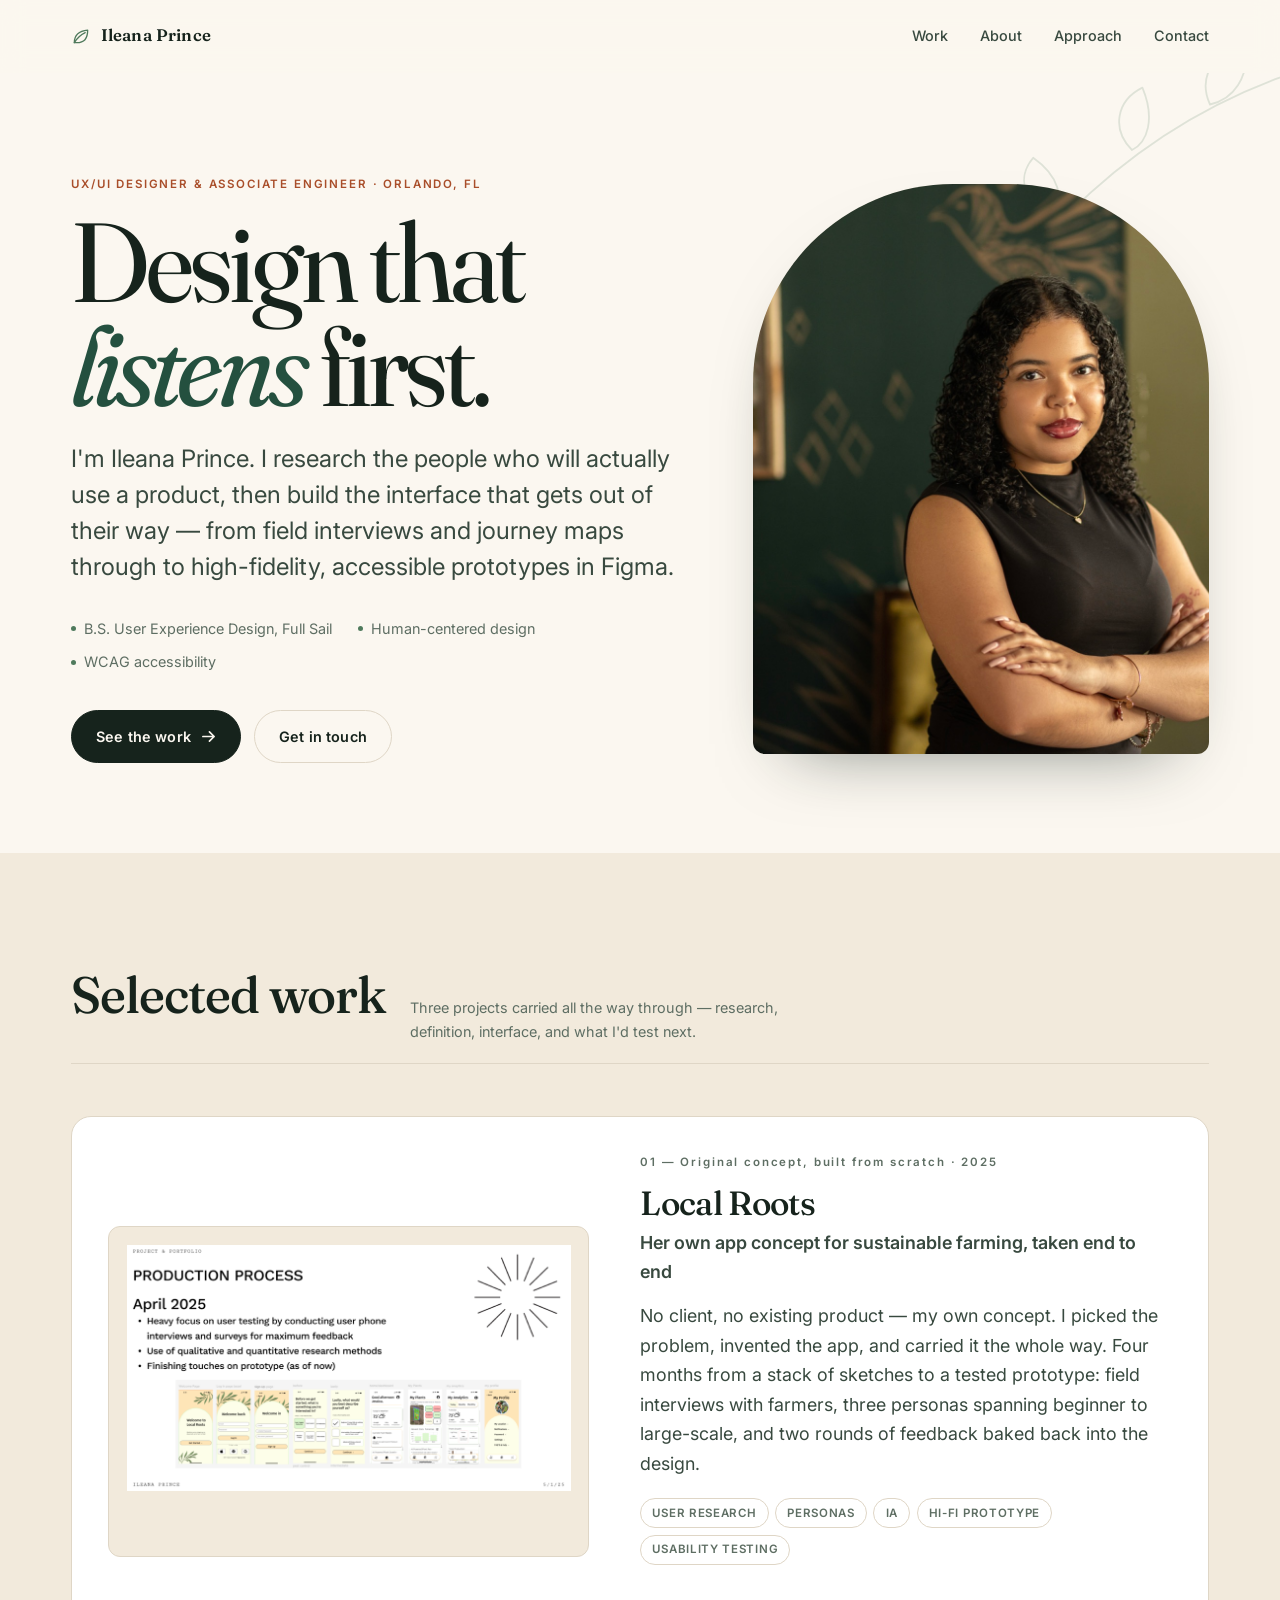
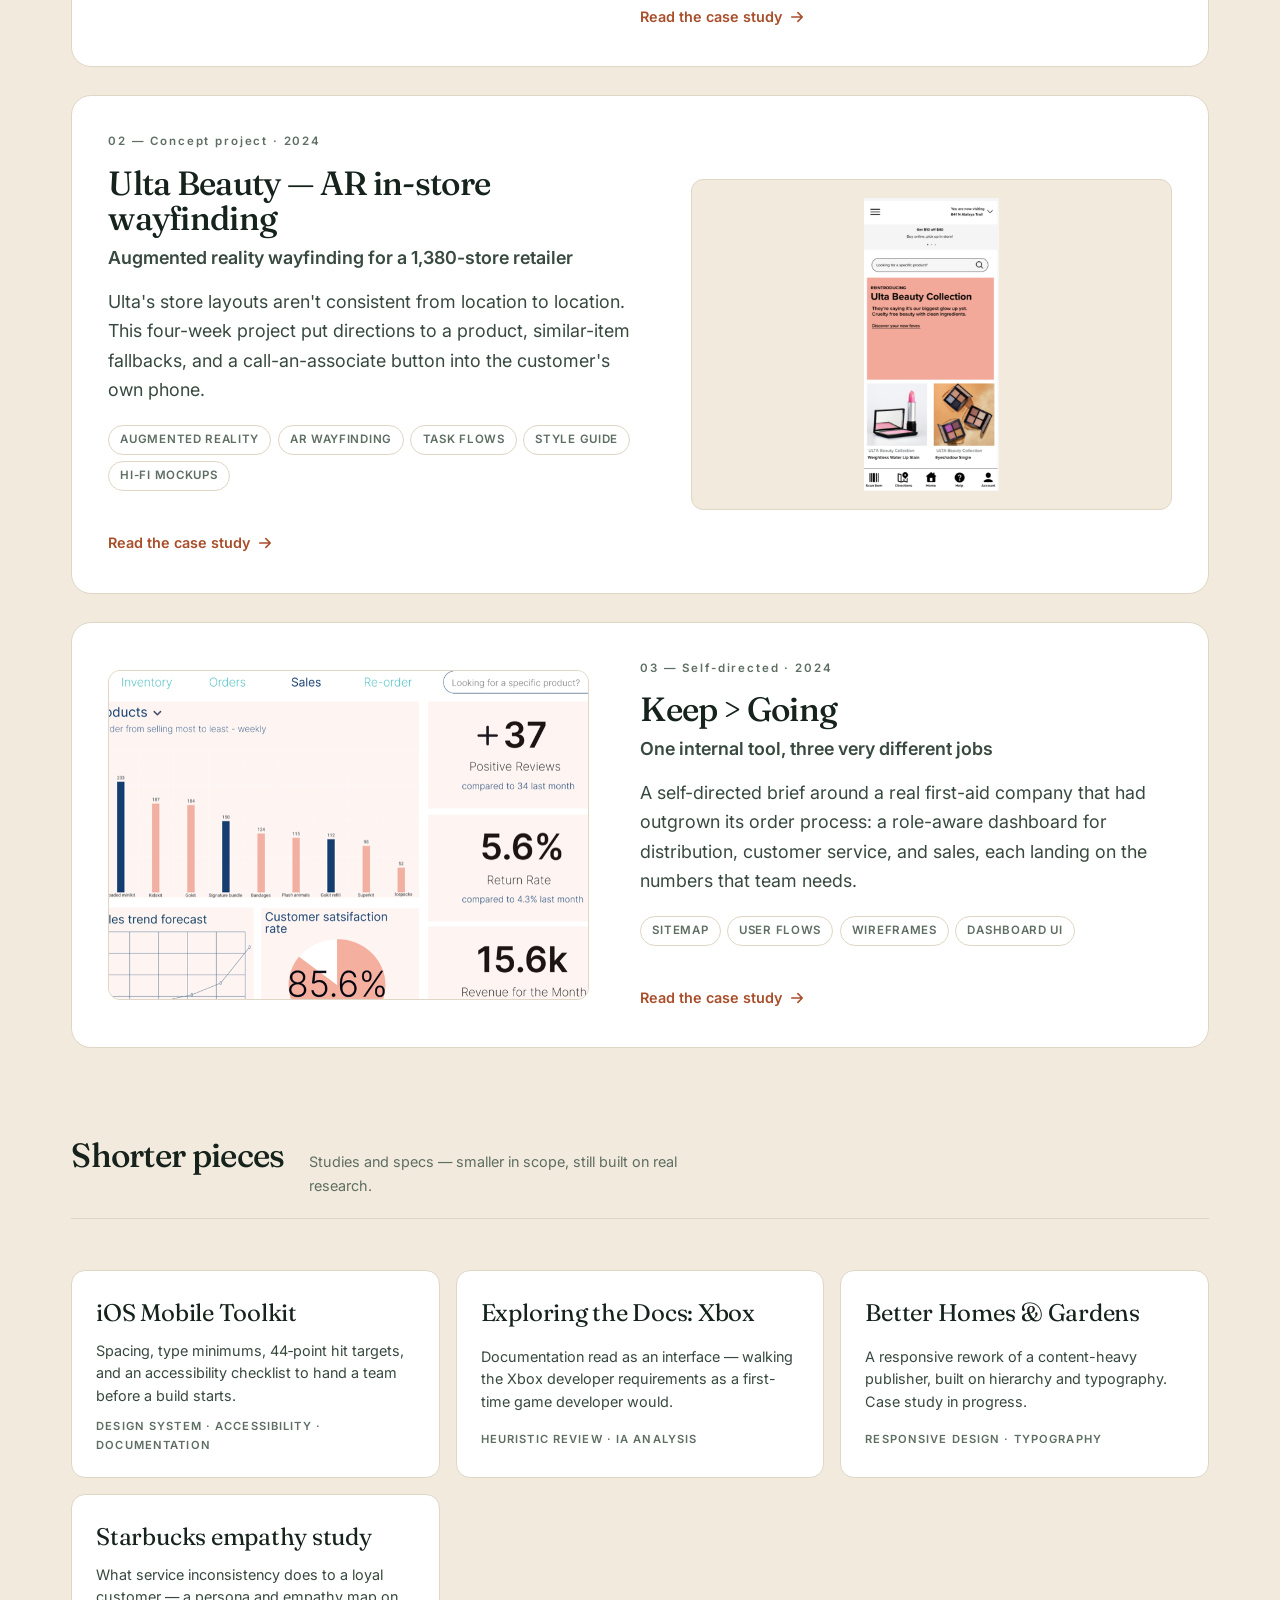
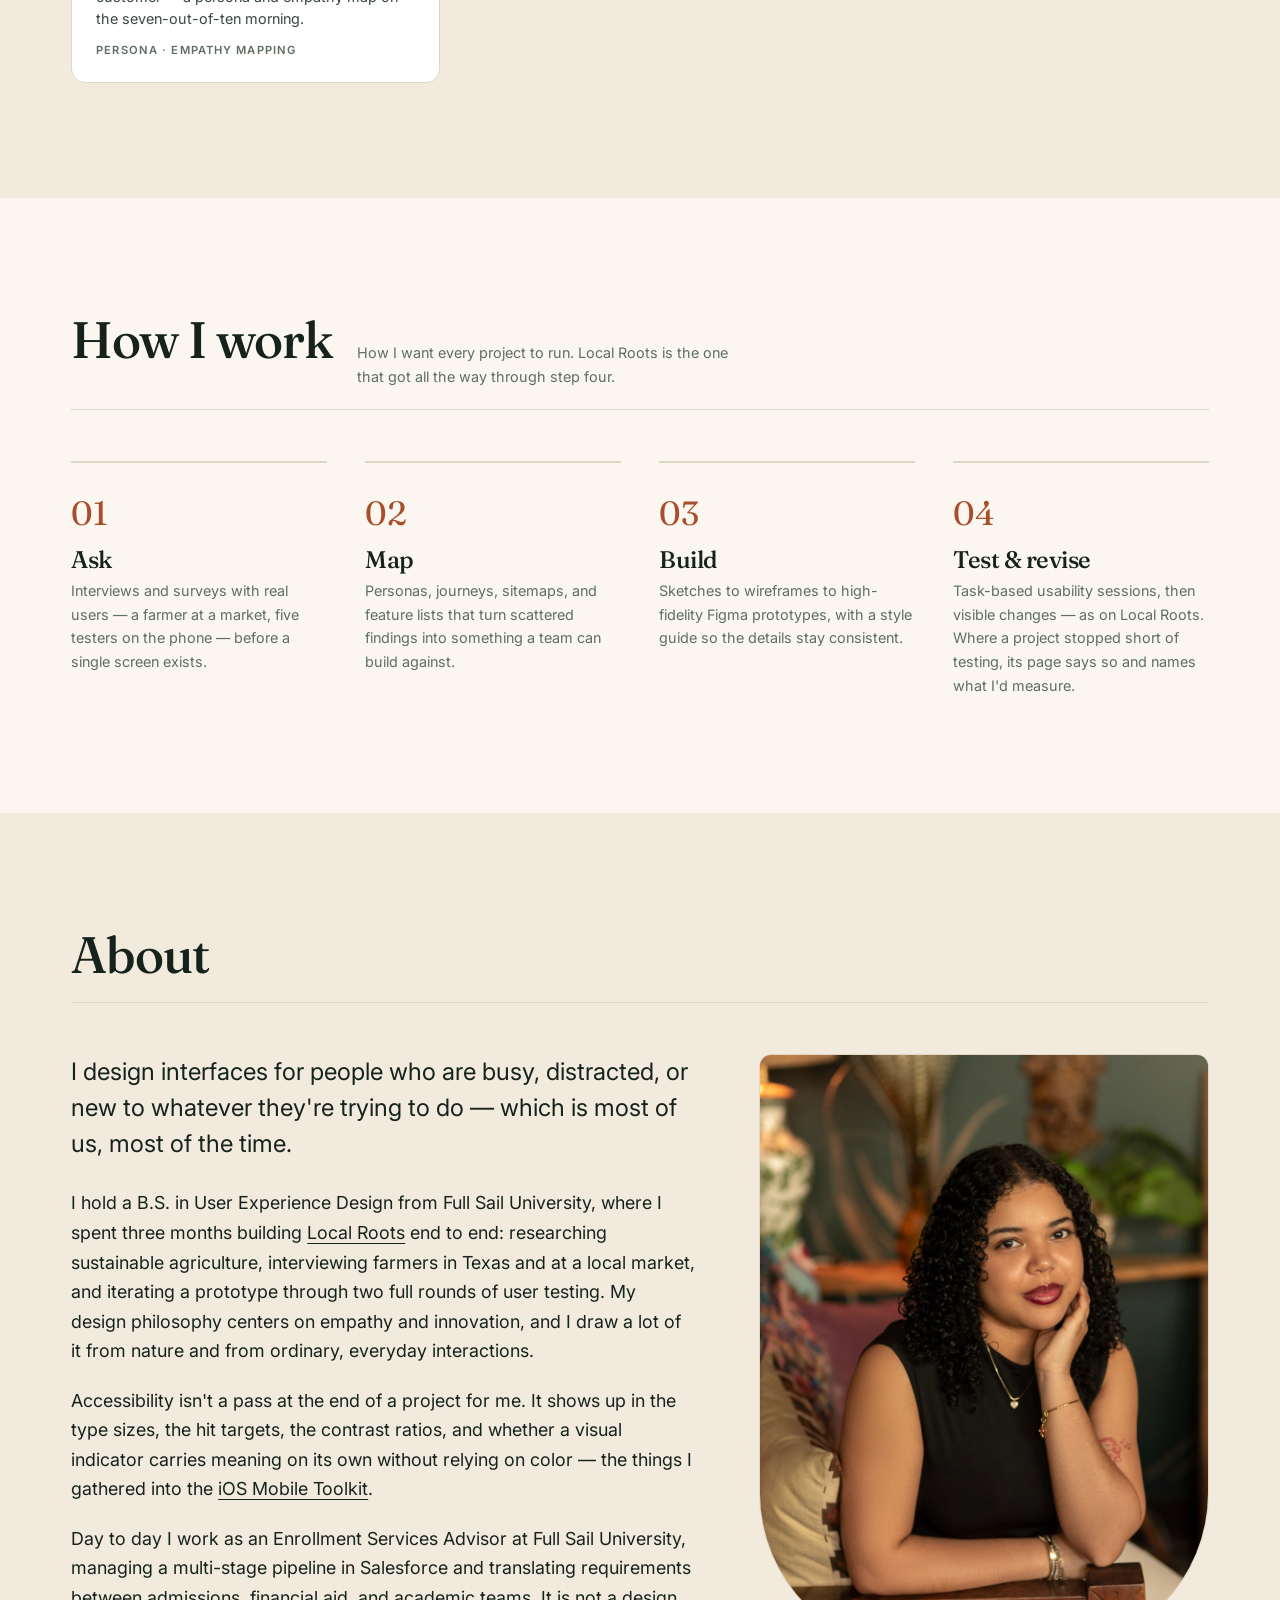
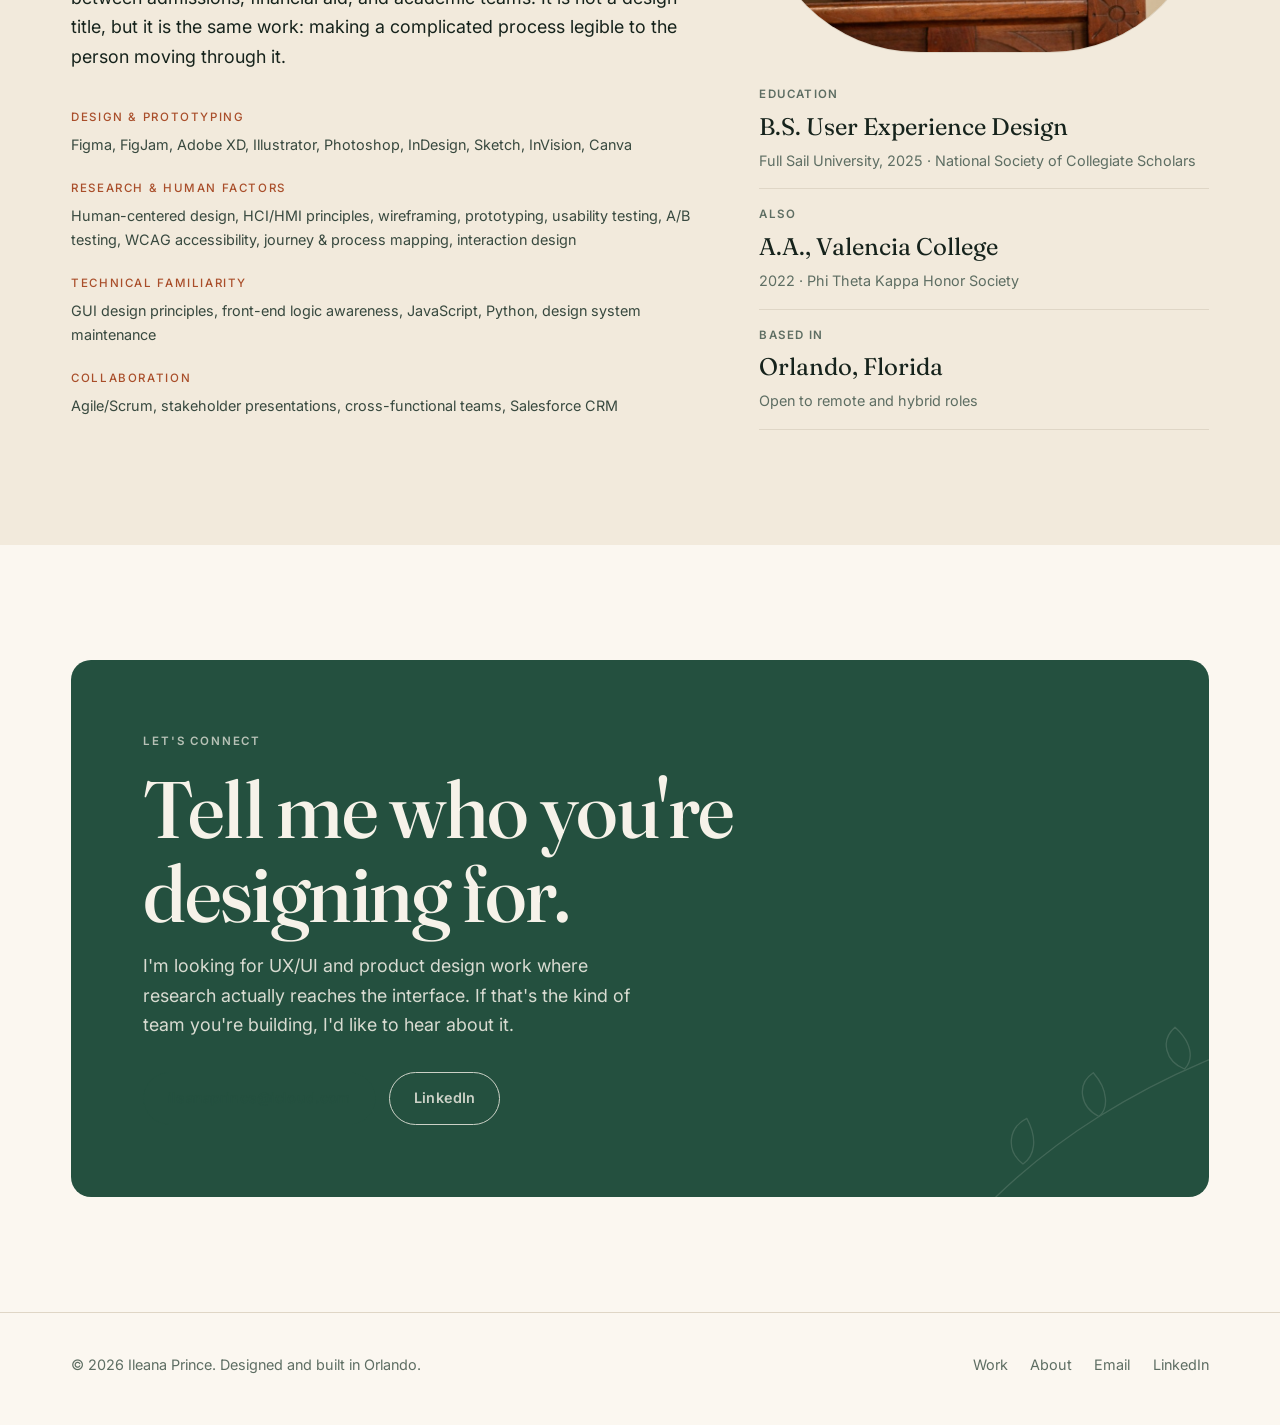
==== commit cae7680c: "Bound every image container and stop shipping oversized files The Ulta cover was rendering 641x1400 " ====
--- a/index.html
+++ b/index.html
@@ -107,7 +107,7 @@
 
         <article class="work-card reveal">
           <div class="work-thumb work-thumb--fit">
-            <img src="images/work/local-roots/07.png" alt="High-fidelity Local Roots app screens: onboarding, login, and a weather dashboard." loading="lazy" width="800" height="550">
+            <img src="images/work/local-roots/07-sm.png" alt="High-fidelity Local Roots app screens: onboarding, login, and a weather dashboard." loading="lazy" width="800" height="550">
           </div>
           <div class="work-body">
             <span class="work-index">01 — Original concept, built from scratch · 2025</span>
@@ -125,7 +125,7 @@
 
         <article class="work-card reveal">
           <div class="work-thumb work-thumb--fit">
-            <img src="images/work/ulta-beauty/14.png" alt="Ulta Beauty AR app home screen with a store banner, product cards, and a scan-item toolbar." loading="lazy" width="800" height="550">
+            <img src="images/work/ulta-beauty/14-sm.png" alt="Ulta Beauty AR app home screen with a store banner, product cards, and a scan-item toolbar." loading="lazy" width="800" height="550">
           </div>
           <div class="work-body">
             <span class="work-index">02 — Concept project · 2024</span>
@@ -143,7 +143,7 @@
 
         <article class="work-card reveal">
           <div class="work-thumb">
-            <img src="images/work/keep-going/18.png" alt="Keep &gt; Going sales dashboard showing a product bar chart, positive reviews, return rate, and monthly revenue." loading="lazy" width="800" height="550">
+            <img src="images/work/keep-going/18-sm.png" alt="Keep &gt; Going sales dashboard showing a product bar chart, positive reviews, return rate, and monthly revenue." loading="lazy" width="800" height="550">
           </div>
           <div class="work-body">
             <span class="work-index">03 — Self-directed · 2024</span>
--- a/css/main.css
+++ b/css/main.css
@@ -616,12 +616,28 @@
   line-height: 1.5;
 }
 
+/* Every source image here is portrait — phone screens and portrait slide
+   documents. So the cover shrinks to fit its image rather than stretching a
+   narrow screenshot across a full-width band: bounded height, never upscaled. */
 .case-cover {
+  width: fit-content;
+  max-width: 100%;
+  margin: 0 auto clamp(2rem, 5vw, 4rem);
+  display: grid;
+  place-items: center;
+  padding: clamp(0.75rem, 2vw, 1.5rem);
   border-radius: var(--radius-lg);
   overflow: hidden;
   border: 1px solid var(--border);
   background: var(--bg-alt);
-  margin-bottom: clamp(2rem, 5vw, 4rem);
+}
+.case-cover img {
+  max-height: 560px;
+  max-width: 100%;
+  width: auto;
+  height: auto;
+  object-fit: contain;
+  border-radius: 8px;
 }
 
 .case-meta {
@@ -710,22 +726,48 @@
 .gallery--tall { grid-template-columns: repeat(auto-fit, minmax(min(190px, 100%), 1fr)); }
 .gallery figure { margin: 0; }
 .gallery button.shot {
-  display: block;
+  display: grid;
+  place-items: center;
   width: 100%;
-  padding: 0;
+  aspect-ratio: 4 / 3;
+  padding: 0.65rem;
   border: 1px solid var(--border);
   border-radius: 10px;
   overflow: hidden;
-  background: var(--surface);
+  background: var(--bg-alt);
   cursor: zoom-in;
   transition: transform 0.3s var(--ease), border-color 0.3s var(--ease);
 }
+/* Tall galleries hold phone screens, so the box is portrait. Either way the
+   image is contained, never cropped — this is design work, not decoration. */
+.gallery--tall button.shot { aspect-ratio: 3 / 4; }
 .gallery button.shot:hover { transform: translateY(-3px); border-color: var(--accent); }
-.gallery img { width: 100%; }
+/* Explicit width and height with object-fit does the letterboxing reliably;
+   percentage max-height against an aspect-ratio box does not resolve in every
+   engine, which let portrait shots overflow their container. */
+.gallery img {
+  width: 100%;
+  height: 100%;
+  /* Grid items default to min-height:auto, which lets a tall image push past
+     its track. Zeroing the minimums is what actually holds the box. */
+  min-width: 0;
+  min-height: 0;
+  object-fit: contain;
+  border-radius: 4px;
+}
 .gallery figcaption { font-size: var(--step--1); color: var(--muted); margin-top: 0.55rem; line-height: 1.45; }
 
 .figure-wide { margin: 2.5rem 0; }
-.figure-wide img { width: 100%; border: 1px solid var(--border); border-radius: 12px; background: var(--surface); }
+.figure-wide img {
+  width: auto;
+  max-width: 100%;
+  max-height: 70vh;
+  margin-inline: auto;
+  object-fit: contain;
+  border: 1px solid var(--border);
+  border-radius: 12px;
+  background: var(--surface);
+}
 .figure-wide figcaption { font-size: var(--step--1); color: var(--muted); margin-top: 0.7rem; }
 
 /* Lightbox */
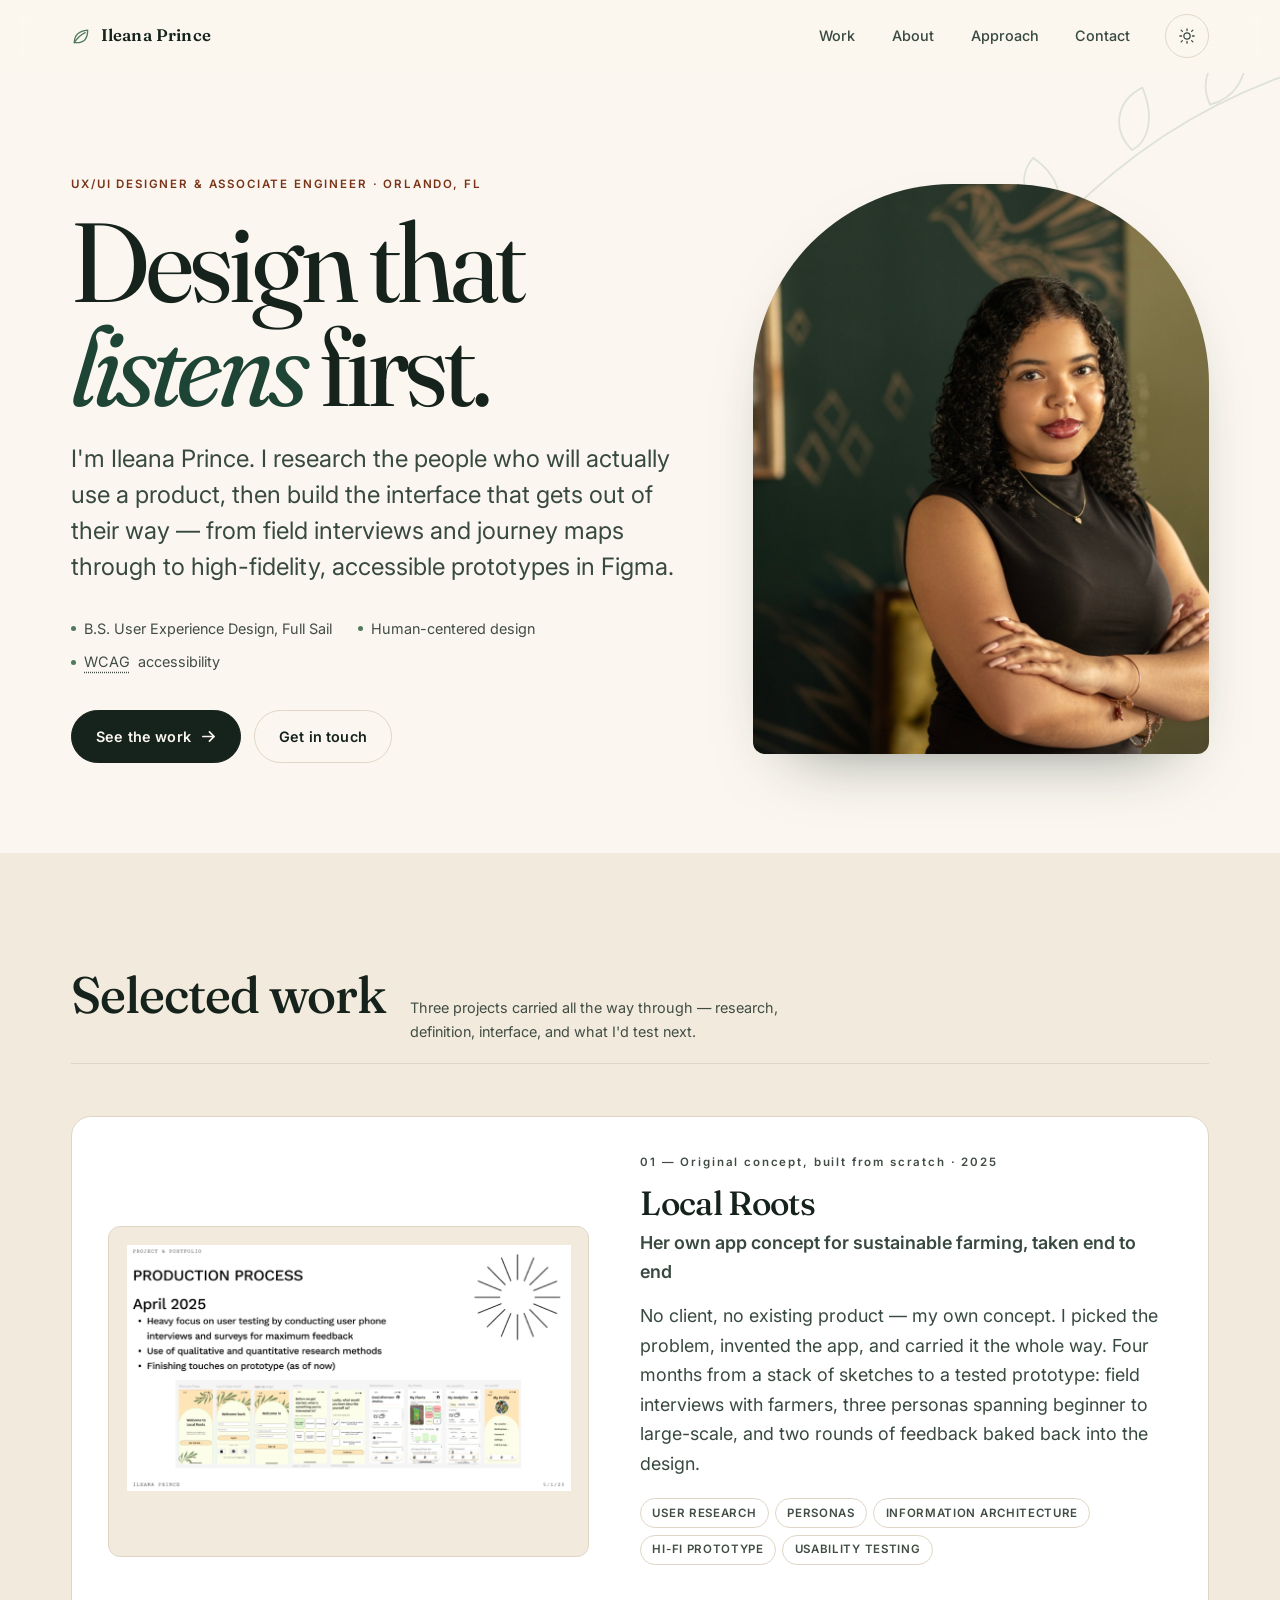
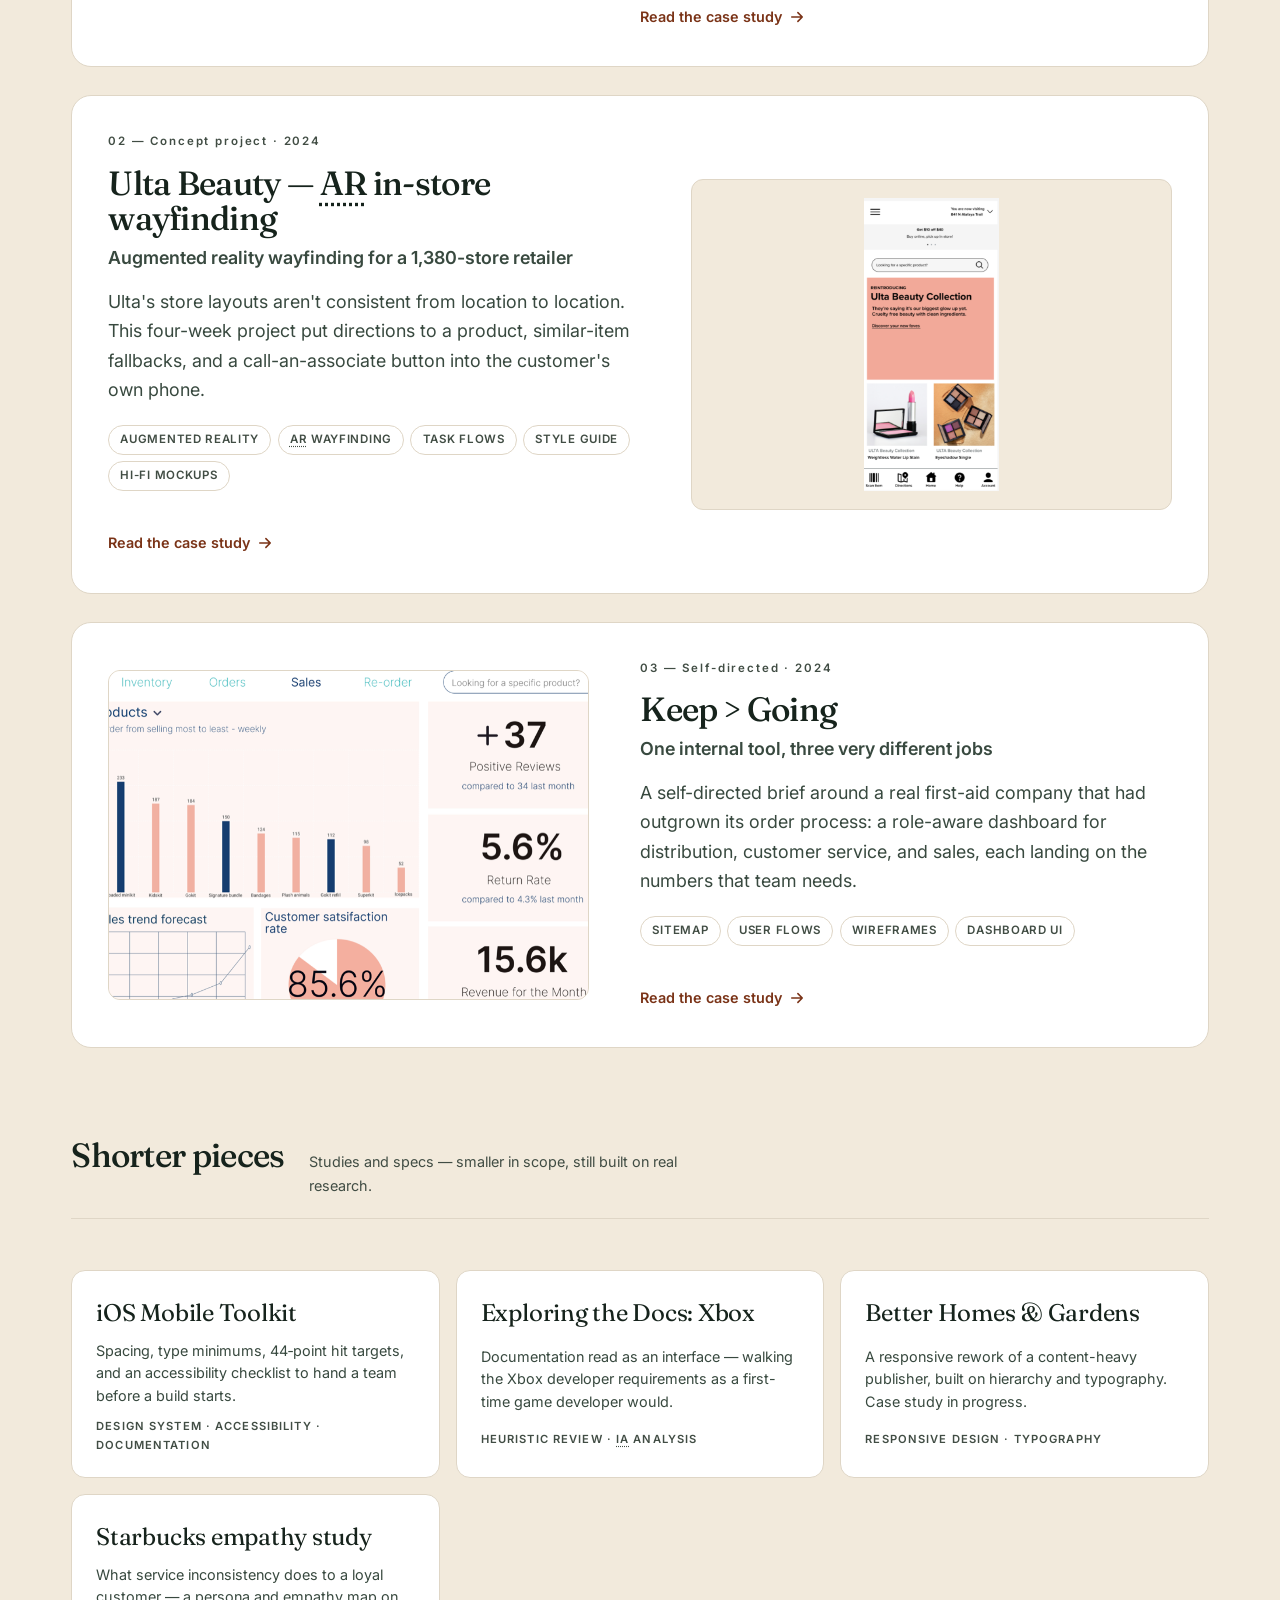
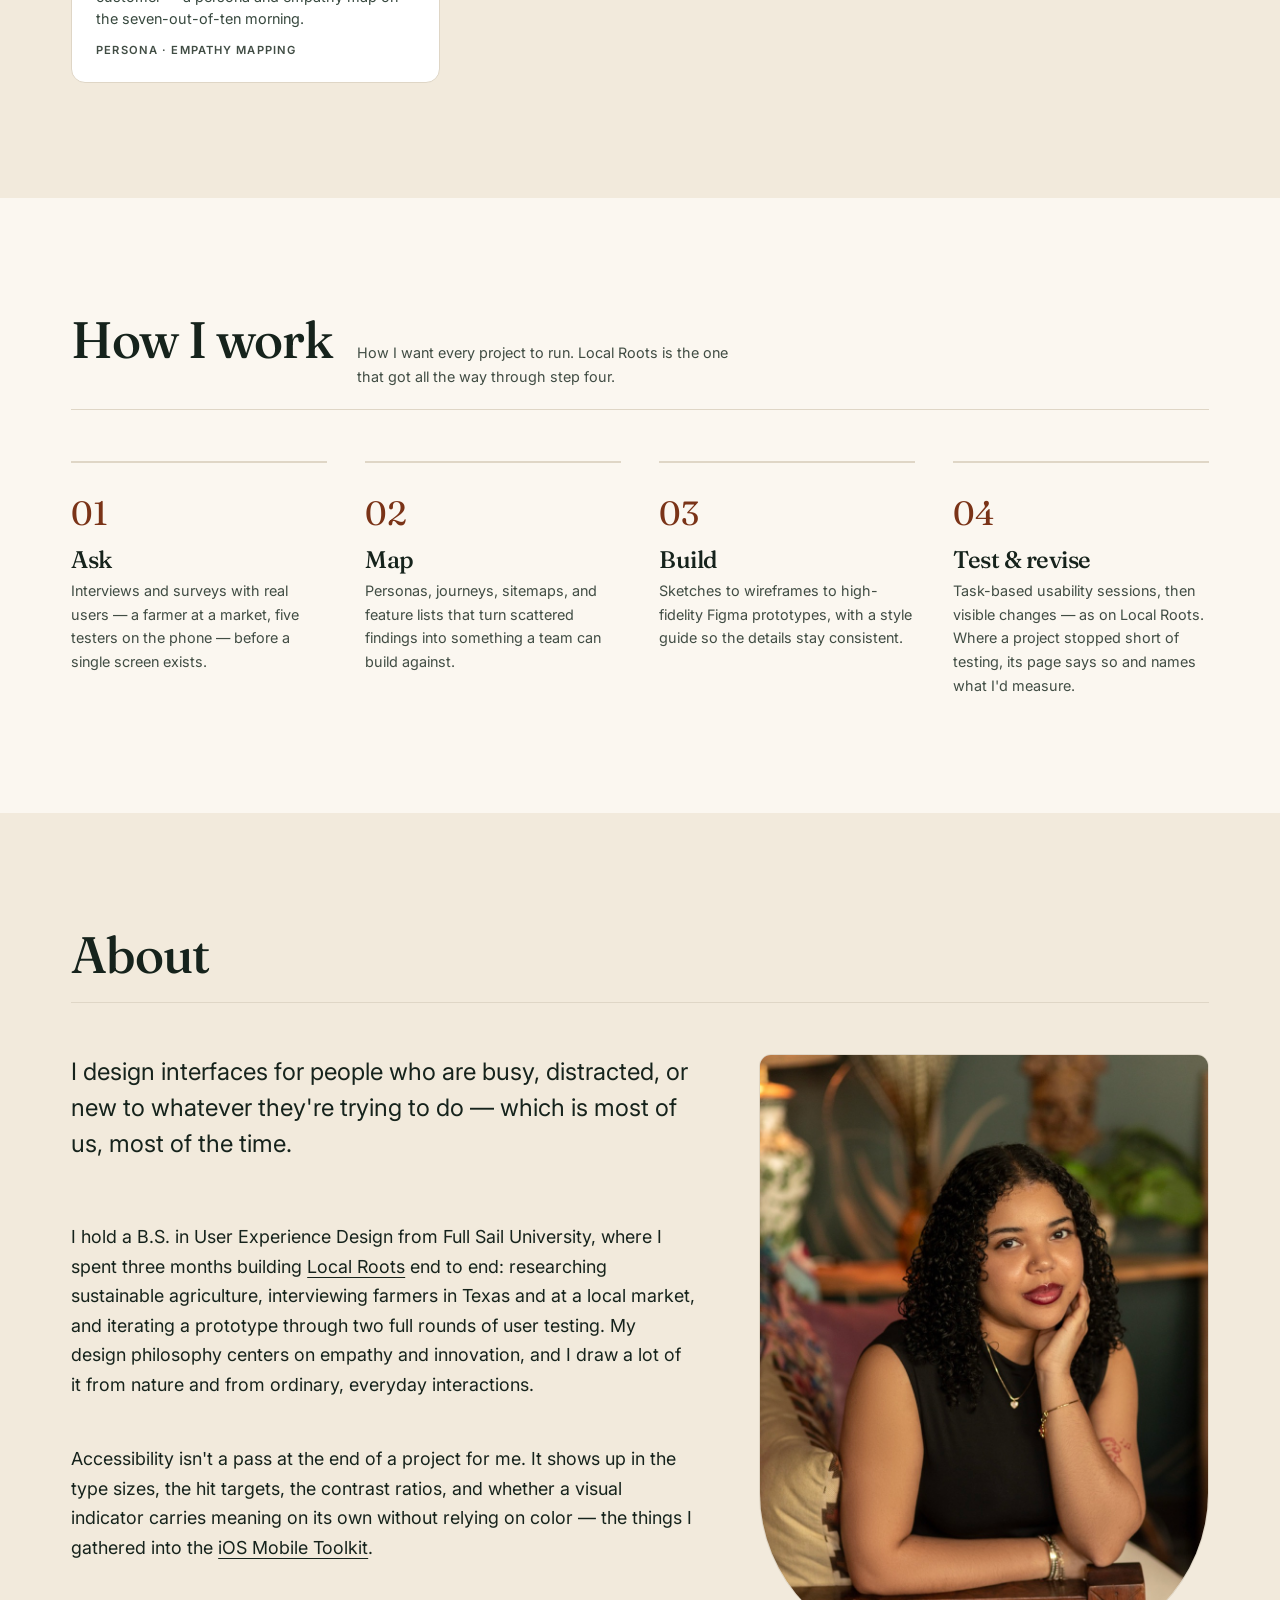
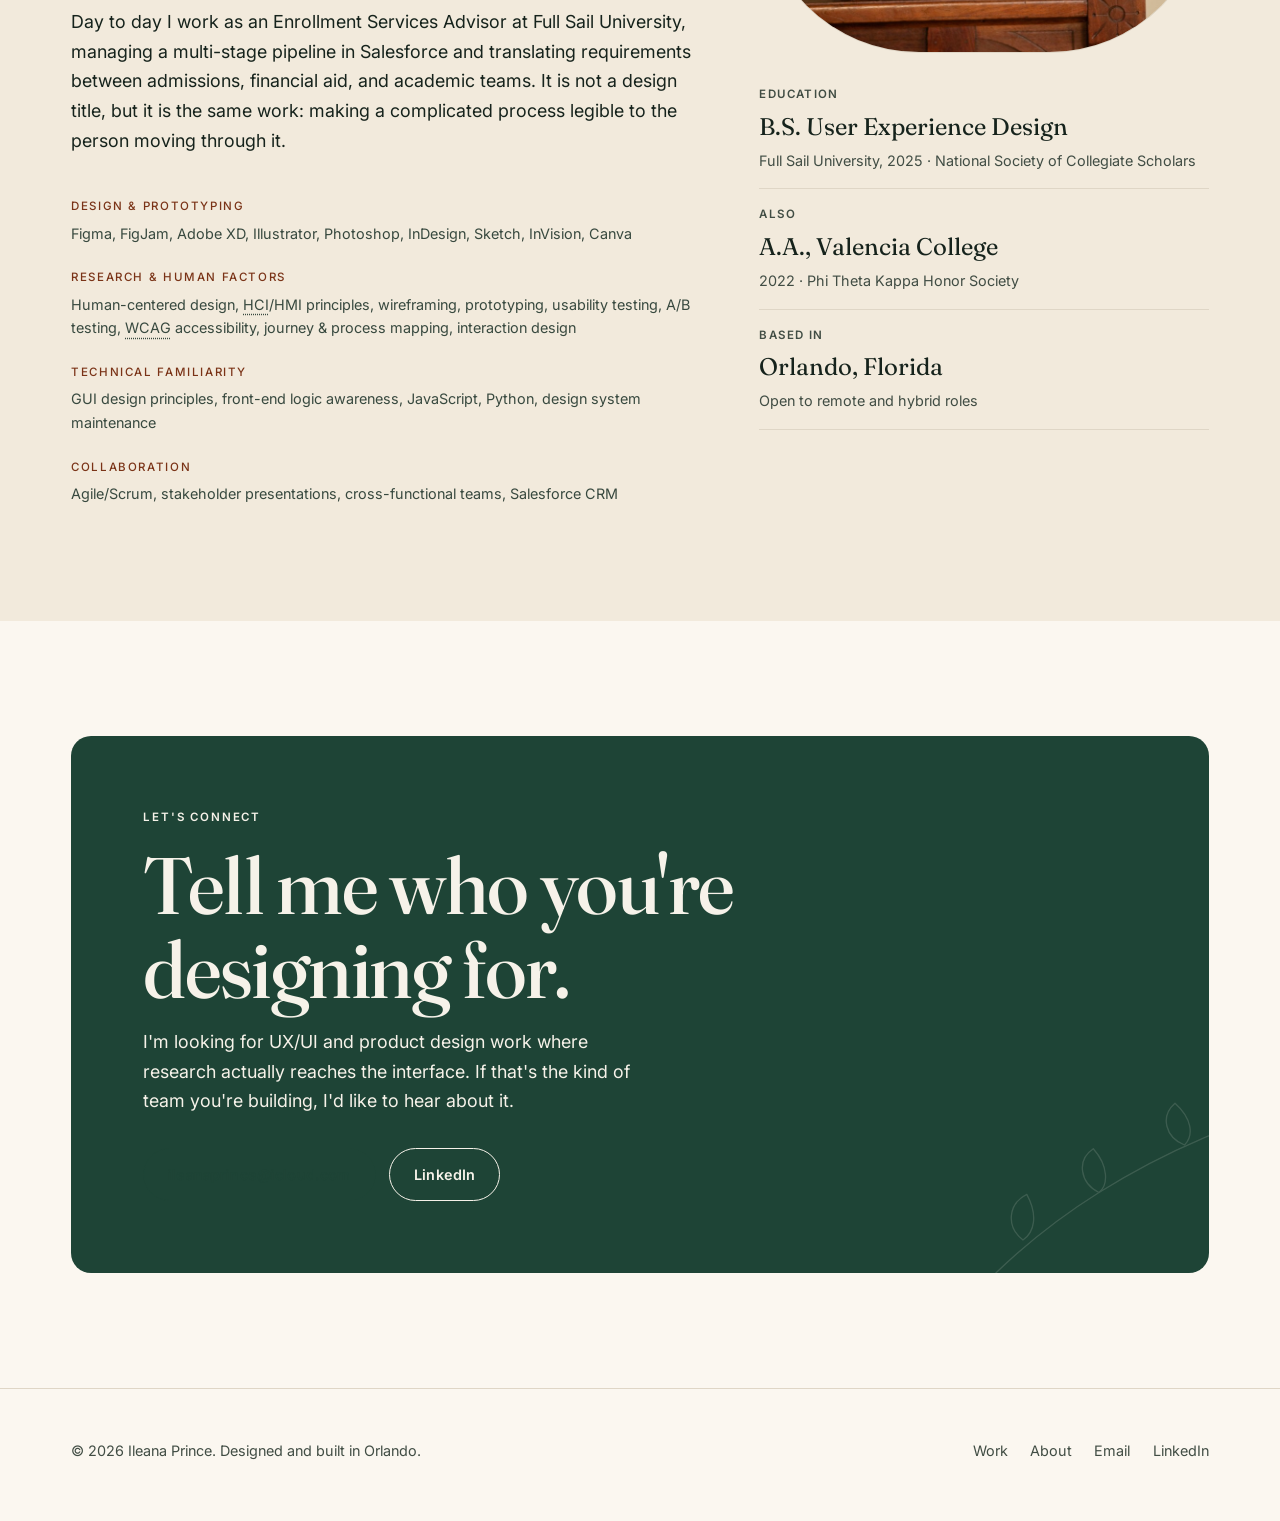
==== commit 215bae28: "Meet WCAG AAA where the content allows, and fix two real bugs Audited with axe-core against A, AA, A" ====
--- a/index.html
+++ b/index.html
@@ -35,7 +35,7 @@
 </script>
 </head>
 <body>
-<script>document.documentElement.classList.add("js");</script>
+<script>document.documentElement.classList.add("js");try{var t=localStorage.getItem("theme");if(t)document.documentElement.setAttribute("data-theme",t);}catch(e){}</script>
 
 <a class="skip-link" href="#main">Skip to content</a>
 
@@ -53,6 +53,11 @@
       <a href="#about">About</a>
       <a href="#approach" class="nav-hide-sm">Approach</a>
       <a href="#contact">Contact</a>
+    <button type="button" class="theme-toggle" id="themeToggle" aria-pressed="false" title="Switch between light and dark">
+        <svg class="icon-sun" viewBox="0 0 24 24" fill="none" stroke="currentColor" stroke-width="1.7" aria-hidden="true"><circle cx="12" cy="12" r="4.2"/><path d="M12 2.5v2.2M12 19.3v2.2M4.2 4.2l1.6 1.6M18.2 18.2l1.6 1.6M2.5 12h2.2M19.3 12h2.2M4.2 19.8l1.6-1.6M18.2 5.8l1.6-1.6" stroke-linecap="round"/></svg>
+        <svg class="icon-moon" viewBox="0 0 24 24" fill="none" stroke="currentColor" stroke-width="1.7" aria-hidden="true"><path d="M20 14.5A8.2 8.2 0 0 1 9.5 4a8.5 8.5 0 1 0 10.5 10.5Z" stroke-linejoin="round"/></svg>
+        <span class="visually-hidden">Switch colour theme</span>
+      </button>
     </nav>
   </div>
 </header>
@@ -77,7 +82,7 @@
         <div class="hero-meta">
           <span>B.S. User Experience Design, Full Sail</span>
           <span>Human-centered design</span>
-          <span>WCAG accessibility</span>
+          <span><abbr title="Web Content Accessibility Guidelines">WCAG</abbr> accessibility</span>
         </div>
         <div class="btn-row">
           <a class="btn" href="#work">
@@ -115,7 +120,7 @@
             <p class="work-kicker">Her own app concept for sustainable farming, taken end to end</p>
             <p>No client, no existing product — my own concept. I picked the problem, invented the app, and carried it the whole way. Four months from a stack of sketches to a tested prototype: field interviews with farmers, three personas spanning beginner to large-scale, and two rounds of feedback baked back into the design.</p>
             <ul class="tags">
-              <li>User research</li><li>Personas</li><li>IA</li><li>Hi-fi prototype</li><li>Usability testing</li>
+              <li>User research</li><li>Personas</li><li>Information architecture</li><li>Hi-fi prototype</li><li>Usability testing</li>
             </ul>
             <span class="work-more">Read the case study
               <svg viewBox="0 0 16 16" fill="none" stroke="currentColor" stroke-width="1.8" aria-hidden="true"><path d="M2 8h12M9 3l5 5-5 5" stroke-linecap="round" stroke-linejoin="round"/></svg>
@@ -129,11 +134,11 @@
           </div>
           <div class="work-body">
             <span class="work-index">02 — Concept project · 2024</span>
-            <h3><a href="work/ulta-beauty.html">Ulta Beauty — AR in-store wayfinding</a></h3>
+            <h3><a href="work/ulta-beauty.html">Ulta Beauty — <abbr title="Augmented reality">AR</abbr> in-store wayfinding</a></h3>
             <p class="work-kicker">Augmented reality wayfinding for a 1,380-store retailer</p>
             <p>Ulta's store layouts aren't consistent from location to location. This four-week project put directions to a product, similar-item fallbacks, and a call-an-associate button into the customer's own phone.</p>
             <ul class="tags">
-              <li>Augmented reality</li><li>AR wayfinding</li><li>Task flows</li><li>Style guide</li><li>Hi-fi mockups</li>
+              <li>Augmented reality</li><li><abbr title="Augmented reality">AR</abbr> wayfinding</li><li>Task flows</li><li>Style guide</li><li>Hi-fi mockups</li>
             </ul>
             <span class="work-more">Read the case study
               <svg viewBox="0 0 16 16" fill="none" stroke="currentColor" stroke-width="1.8" aria-hidden="true"><path d="M2 8h12M9 3l5 5-5 5" stroke-linecap="round" stroke-linejoin="round"/></svg>
@@ -178,7 +183,7 @@
           <a href="work/xbox.html">
             <span class="brief-title">Exploring the Docs: Xbox</span>
             <span class="brief-desc">Documentation read as an interface — walking the Xbox developer requirements as a first-time game developer would.</span>
-            <span class="brief-tags">Heuristic review · IA analysis</span>
+            <span class="brief-tags">Heuristic review · <abbr title="Information architecture">IA</abbr> analysis</span>
           </a>
         </li>
         <li>
@@ -267,7 +272,7 @@
             </div>
             <div class="skill-group">
               <h3>Research &amp; human factors</h3>
-              <p>Human-centered design, HCI/HMI principles, wireframing, prototyping, usability testing, A/B testing, WCAG accessibility, journey &amp; process mapping, interaction design</p>
+              <p>Human-centered design, <abbr title="Human-Computer Interaction">HCI</abbr>/HMI principles, wireframing, prototyping, usability testing, A/B testing, <abbr title="Web Content Accessibility Guidelines">WCAG</abbr> accessibility, journey &amp; process mapping, interaction design</p>
             </div>
             <div class="skill-group">
               <h3>Technical familiarity</h3>
@@ -314,7 +319,7 @@
           <path d="M0 300C60 220 120 160 200 110S340 40 400 20" stroke-linecap="round"/>
           <path d="M120 160c-18-14-16-38 4-48 12 22 8 40-4 48ZM200 110c-20-10-24-34-6-46 16 18 16 38 6 46ZM290 60c-20-8-26-30-10-44 18 16 20 34 10 44Z" stroke-linejoin="round"/>
         </svg>
-        <span class="eyebrow" style="color:inherit;opacity:.7">Let's connect</span>
+        <span class="eyebrow" style="color:inherit">Let's connect</span>
         <h2>Tell me who you're designing for.</h2>
         <p style="margin-bottom:2rem">
           I'm looking for UX/UI and product design work where research actually reaches the
--- a/css/main.css
+++ b/css/main.css
@@ -10,11 +10,11 @@
   --paper:       #FFFFFF;
   --ink:         #16231C;
   --ink-soft:    #38493F;
-  --muted:       #5E6E63;
+  --muted:       #414D44;
   --line:        #DFD6C6;
-  --forest:      #24503F;
+  --forest:      #1E4436;
   --moss:        #4F7A5C;
-  --terracotta:  #A94E2A;
+  --terracotta:  #7A3317;
   --clay:        #E3B294;
 
   --accent:      var(--terracotta);
@@ -56,11 +56,11 @@
     --surface: #18231D;
     --fg:      #ECE6DA;
     --fg-soft: #C3CDC4;
-    --muted:   #9AA89E;
+    --muted:   #A6B4AA;
     --border:  #2A362F;
     --forest:  #7FB395;
     --moss:    #8FBDA0;
-    --accent:  #E2865B;
+    --accent:  #EE9A72;
     --accent-ink: #16231C;
   }
 }
@@ -71,11 +71,11 @@
   --surface: #18231D;
   --fg:      #ECE6DA;
   --fg-soft: #C3CDC4;
-  --muted:   #9AA89E;
+  --muted:   #A6B4AA;
   --border:  #2A362F;
   --forest:  #7FB395;
   --moss:    #8FBDA0;
-  --accent:  #E2865B;
+  --accent:  #EE9A72;
   --accent-ink: #16231C;
 }
 
@@ -115,6 +115,12 @@
 img { max-width: 100%; height: auto; display: block; }
 
 hr { border: 0; border-top: 1px solid var(--border); margin: var(--section) 0; }
+
+abbr[title] {
+  text-decoration: underline dotted;
+  text-underline-offset: 0.25em;
+  cursor: help;
+}
 
 ::selection { background: var(--accent); color: var(--accent-ink); }
 
@@ -179,7 +185,13 @@
   display: block;
 }
 
+/* WCAG 1.4.8 (AAA) applies to blocks of running text: line length under 80
+   characters, and paragraph spacing at least 1.5x the line spacing. Line
+   height is 1.65, so the gap below a paragraph is 2.5em. */
 .prose { max-width: var(--prose); }
+.prose p { margin-bottom: 2.5em; }
+.prose p:last-child { margin-bottom: 0; }
+.prose ul { margin-bottom: 2.5em; }
 .prose h3 { font-size: var(--step-2); margin-top: 2em; }
 /* A small label that is still a real heading — the level stays correct for
    screen readers, only the type size changes. */
@@ -235,6 +247,7 @@
 }
 
 .wordmark {
+  min-height: 44px;
   font-family: var(--font-display);
   font-size: 1.05rem;
   font-weight: 600;
@@ -252,13 +265,17 @@
   font-weight: 500;
   text-decoration: none;
   color: var(--fg-soft);
-  padding-block: 0.4rem;
   position: relative;
+  /* WCAG 2.5.5 (AAA): targets are at least 44x44 CSS px. */
+  min-height: 44px;
+  display: inline-flex;
+  align-items: center;
+  padding-inline: 0.15rem;
 }
 .nav a::after {
   content: "";
   position: absolute;
-  left: 0; bottom: 0;
+  left: 0; bottom: 10px;
   width: 100%; height: 1px;
   background: var(--accent);
   transform: scaleX(0);
@@ -267,6 +284,31 @@
 }
 .nav a:hover::after, .nav a[aria-current]::after { transform: scaleX(1); }
 .nav a[aria-current] { color: var(--fg); }
+
+/* Colour-scheme control — WCAG 1.4.8 (AAA) asks that the reader be able to
+   choose, not just inherit the OS setting. */
+.theme-toggle {
+  min-width: 44px;
+  min-height: 44px;
+  display: inline-grid;
+  place-items: center;
+  border: 1px solid var(--border);
+  border-radius: 999px;
+  background: transparent;
+  color: var(--fg-soft);
+  cursor: pointer;
+  padding: 0;
+  transition: border-color 0.25s var(--ease), color 0.25s var(--ease);
+}
+.theme-toggle:hover { border-color: var(--accent); color: var(--accent); }
+.theme-toggle svg { width: 18px; height: 18px; grid-area: 1 / 1; }
+.theme-toggle .icon-moon { display: none; }
+:root[data-theme="dark"] .theme-toggle .icon-sun { display: none; }
+:root[data-theme="dark"] .theme-toggle .icon-moon { display: block; }
+@media (prefers-color-scheme: dark) {
+  :root:not([data-theme="light"]) .theme-toggle .icon-sun { display: none; }
+  :root:not([data-theme="light"]) .theme-toggle .icon-moon { display: block; }
+}
 
 .nav-toggle { display: none; }
 
@@ -574,11 +616,11 @@
   :root:not([data-theme="dark"]) .contact-panel { color: #F6F2E9; }
 }
 .contact-panel h2 { font-size: var(--step-4); max-width: 14ch; margin-bottom: 1rem; }
-.contact-panel p { max-width: 46ch; opacity: 0.86; }
+.contact-panel p { max-width: 46ch; }
 .contact-panel .btn { background: currentColor; border-color: currentColor; color: var(--forest); }
 .contact-panel .btn:hover { background: var(--clay); border-color: var(--clay); color: #16231C; }
-.contact-panel .btn--ghost { background: transparent; color: currentColor; border-color: currentColor; opacity: 0.8; }
-.contact-panel .btn--ghost:hover { opacity: 1; background: transparent; color: currentColor; border-color: currentColor; }
+.contact-panel .btn--ghost { background: transparent; color: currentColor; border-color: currentColor; }
+.contact-panel .btn--ghost:hover { background: transparent; color: currentColor; border-color: currentColor; }
 .contact-vine {
   position: absolute;
   right: -80px; bottom: -100px;
@@ -598,9 +640,35 @@
 .site-footer .wrap { display: flex; flex-wrap: wrap; gap: 1rem 2rem; justify-content: space-between; align-items: center; }
 .site-footer a { text-decoration: none; }
 .site-footer a:hover { color: var(--accent); }
-.footer-links { display: flex; gap: 1.4rem; flex-wrap: wrap; }
+.footer-links { display: flex; gap: 0.5rem 1.4rem; flex-wrap: wrap; }
+.footer-links a { min-height: 44px; display: inline-flex; align-items: center; }
 
 /* ------------------------------------------------------- case studies --- */
+
+/* Breadcrumb — WCAG 2.4.8 (AAA), so a reader always knows where they are. */
+.breadcrumb { margin-bottom: 1.5rem; }
+.breadcrumb ol {
+  list-style: none;
+  display: flex;
+  flex-wrap: wrap;
+  align-items: center;
+  gap: 0.5rem;
+  margin: 0;
+  padding: 0;
+  font-size: var(--step--1);
+  color: var(--muted);
+}
+.breadcrumb li { display: flex; align-items: center; gap: 0.5rem; }
+.breadcrumb li + li::before { content: "/"; color: var(--border); }
+.breadcrumb a {
+  color: var(--muted);
+  text-decoration: none;
+  min-height: 44px;
+  display: inline-flex;
+  align-items: center;
+}
+.breadcrumb a:hover { color: var(--accent); text-decoration: underline; }
+.breadcrumb [aria-current] { color: var(--fg); }
 
 .case-hero { padding-block: clamp(2.5rem, 6vw, 5rem) clamp(2rem, 4vw, 3.5rem); }
 .case-hero h1 {
@@ -670,8 +738,15 @@
   font-size: 0.7rem; letter-spacing: 0.14em; text-transform: uppercase;
   color: var(--muted); margin-bottom: 0.9rem;
 }
-.case-toc ol { list-style: none; margin: 0; padding: 0; display: grid; gap: 0.55rem; }
-.case-toc a { text-decoration: none; color: var(--muted); }
+.case-toc ol { list-style: none; margin: 0; padding: 0; display: grid; }
+.case-toc a {
+  text-decoration: none;
+  color: var(--muted);
+  min-height: 44px;
+  display: flex;
+  align-items: center;
+  padding-block: 0.2rem;
+}
 .case-toc a:hover, .case-toc a.is-active { color: var(--accent); }
 @media (max-width: 999px) { .case-toc { display: none; } }
 
@@ -830,6 +905,15 @@
 .js .reveal { opacity: 0; transform: translateY(18px); }
 .js .reveal.is-visible { opacity: 1; transform: none; transition: opacity 0.7s var(--ease), transform 0.7s var(--ease); }
 
+/* Colours are transitioned, and a var()-driven colour can hold its old value
+   through a theme swap — which left buttons unreadable for a moment. Kill
+   transitions for the frame in which the theme changes. */
+:root.theme-changing *,
+:root.theme-changing *::before,
+:root.theme-changing *::after {
+  transition: none !important;
+}
+
 @media (prefers-reduced-motion: reduce) {
   *, *::before, *::after {
     animation-duration: 0.001ms !important;
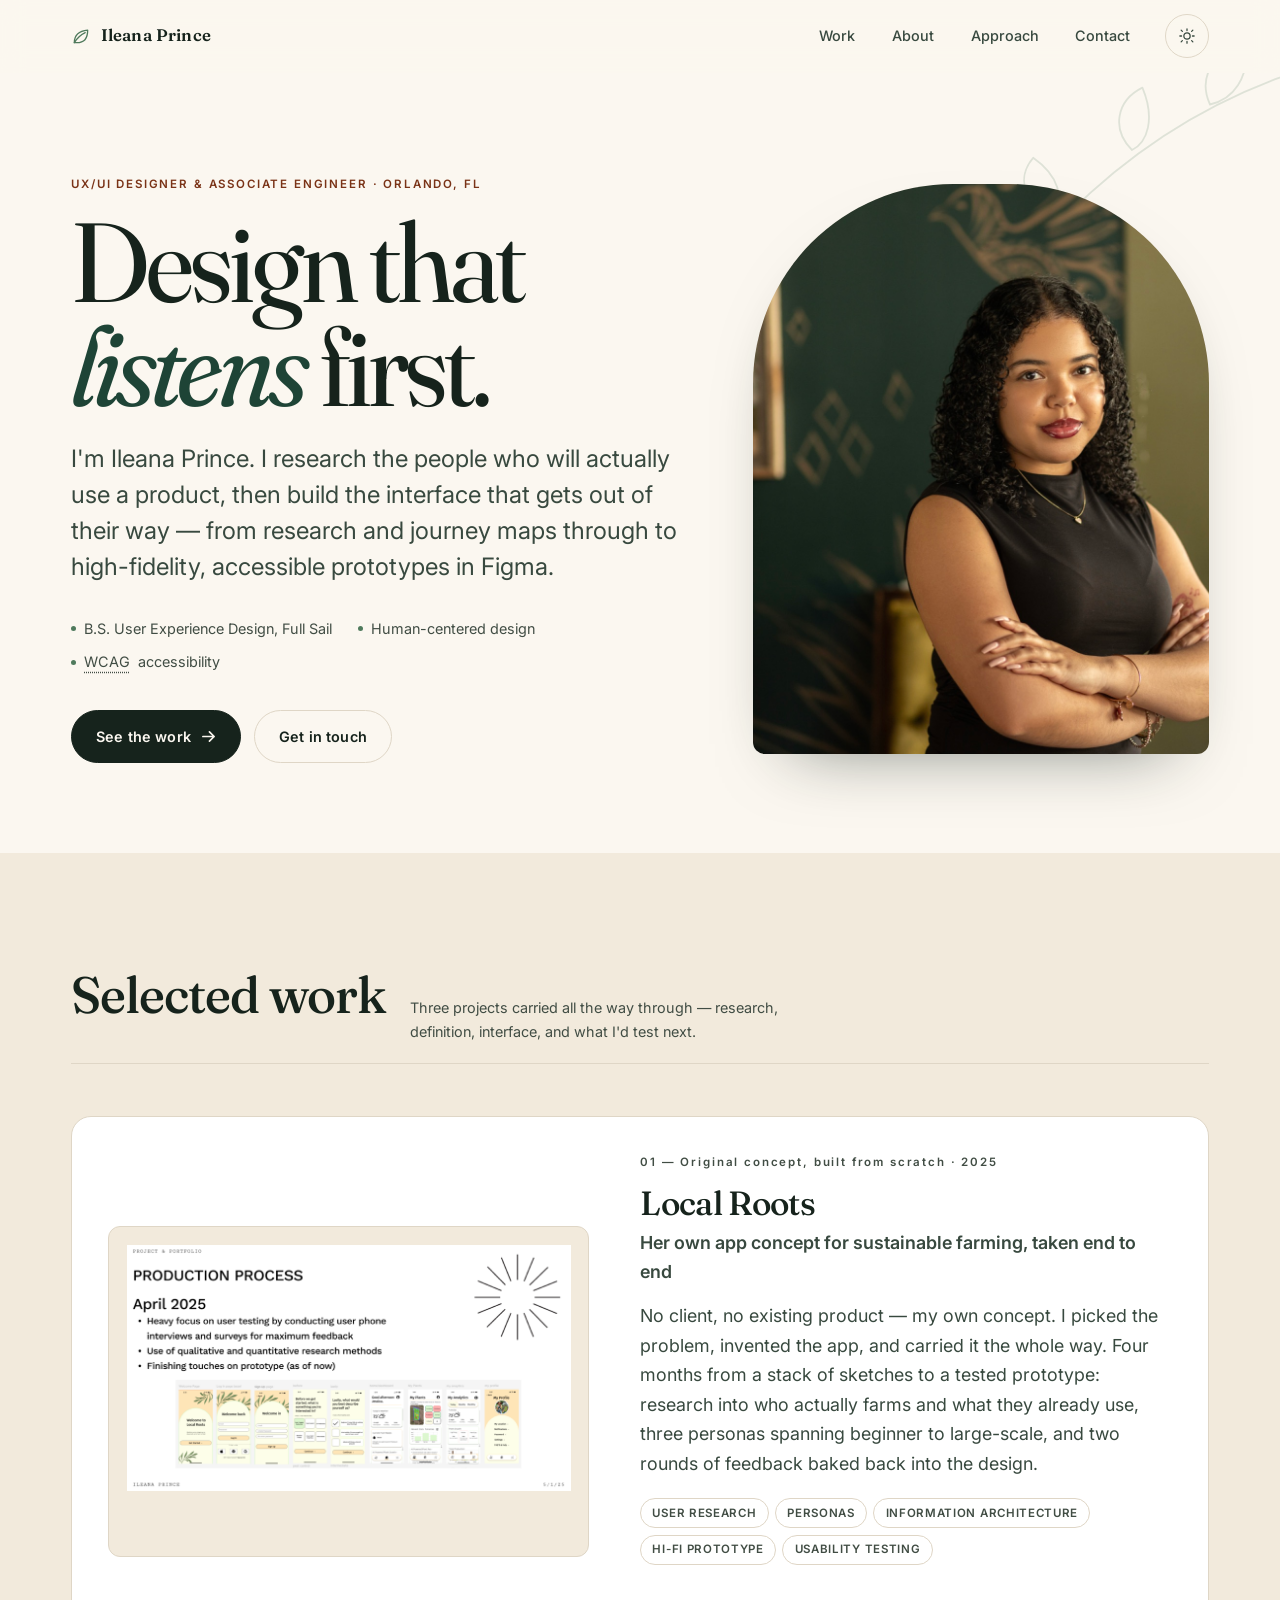
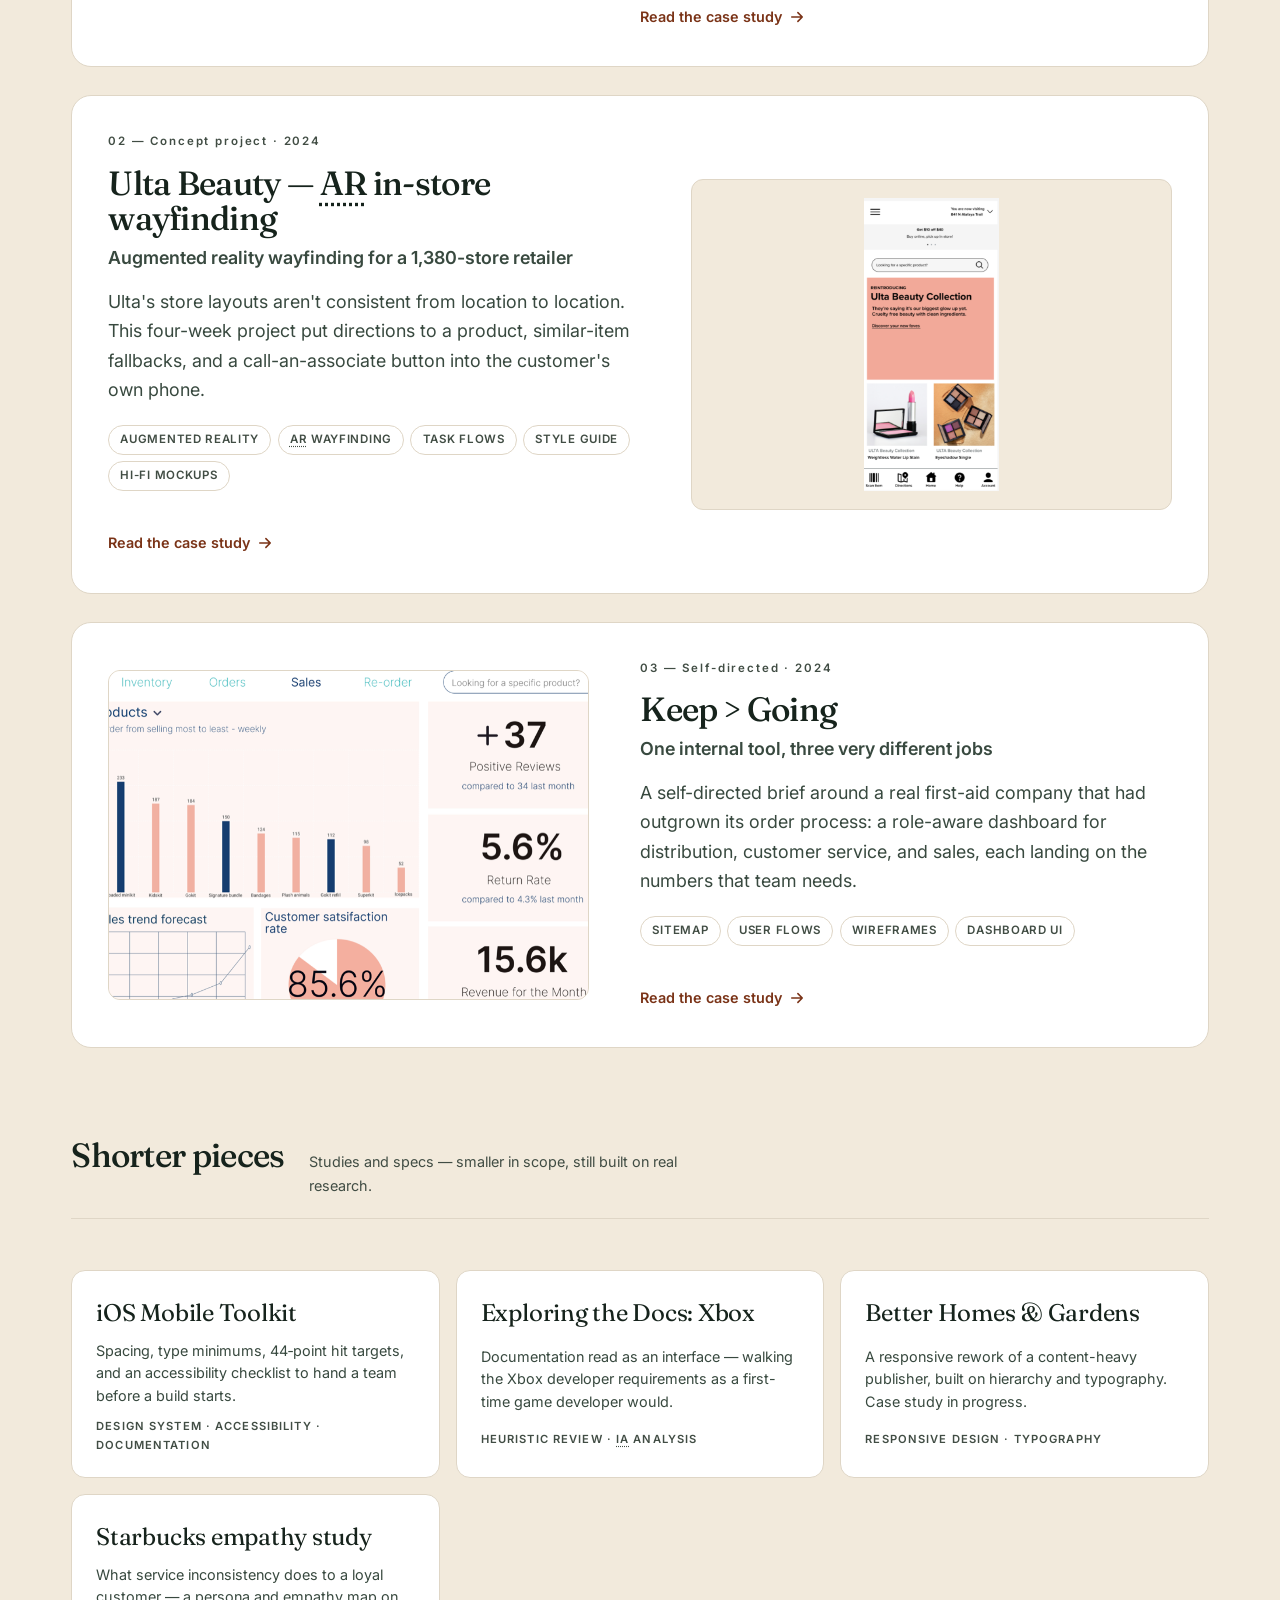
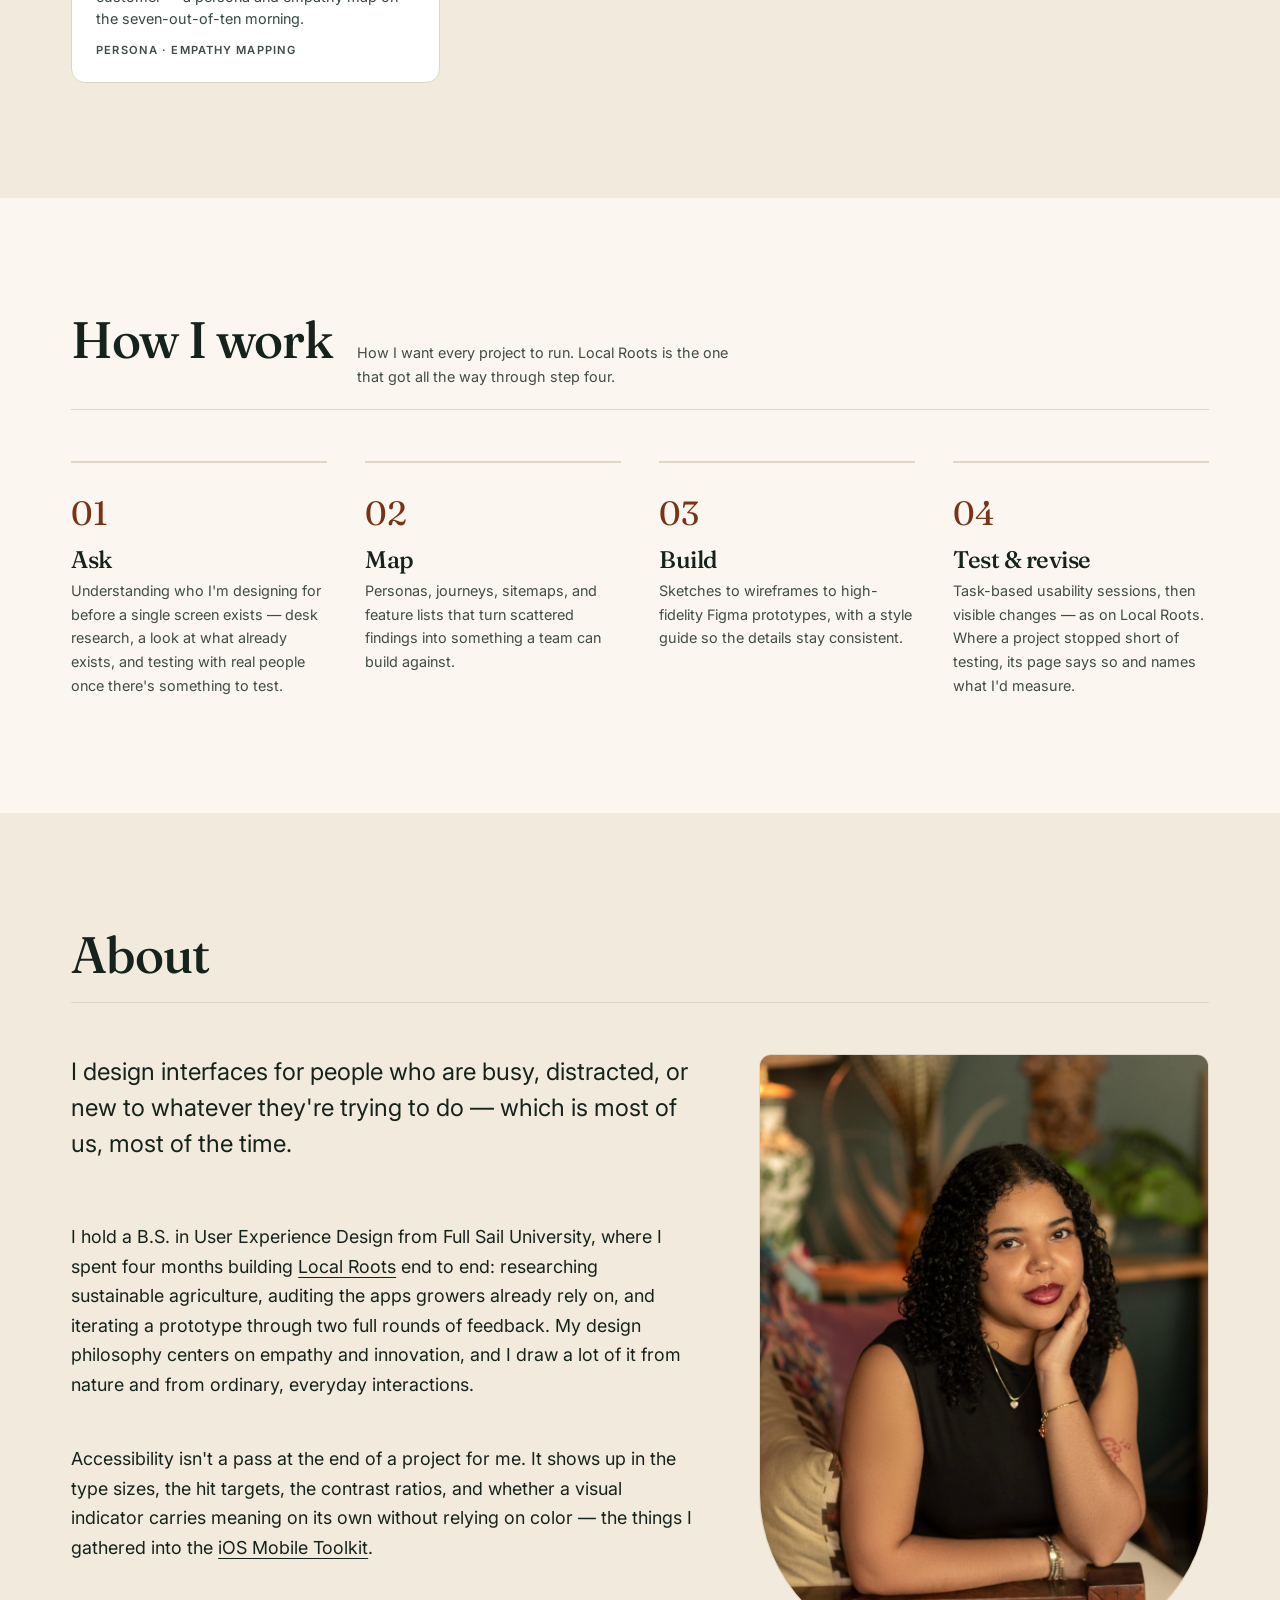
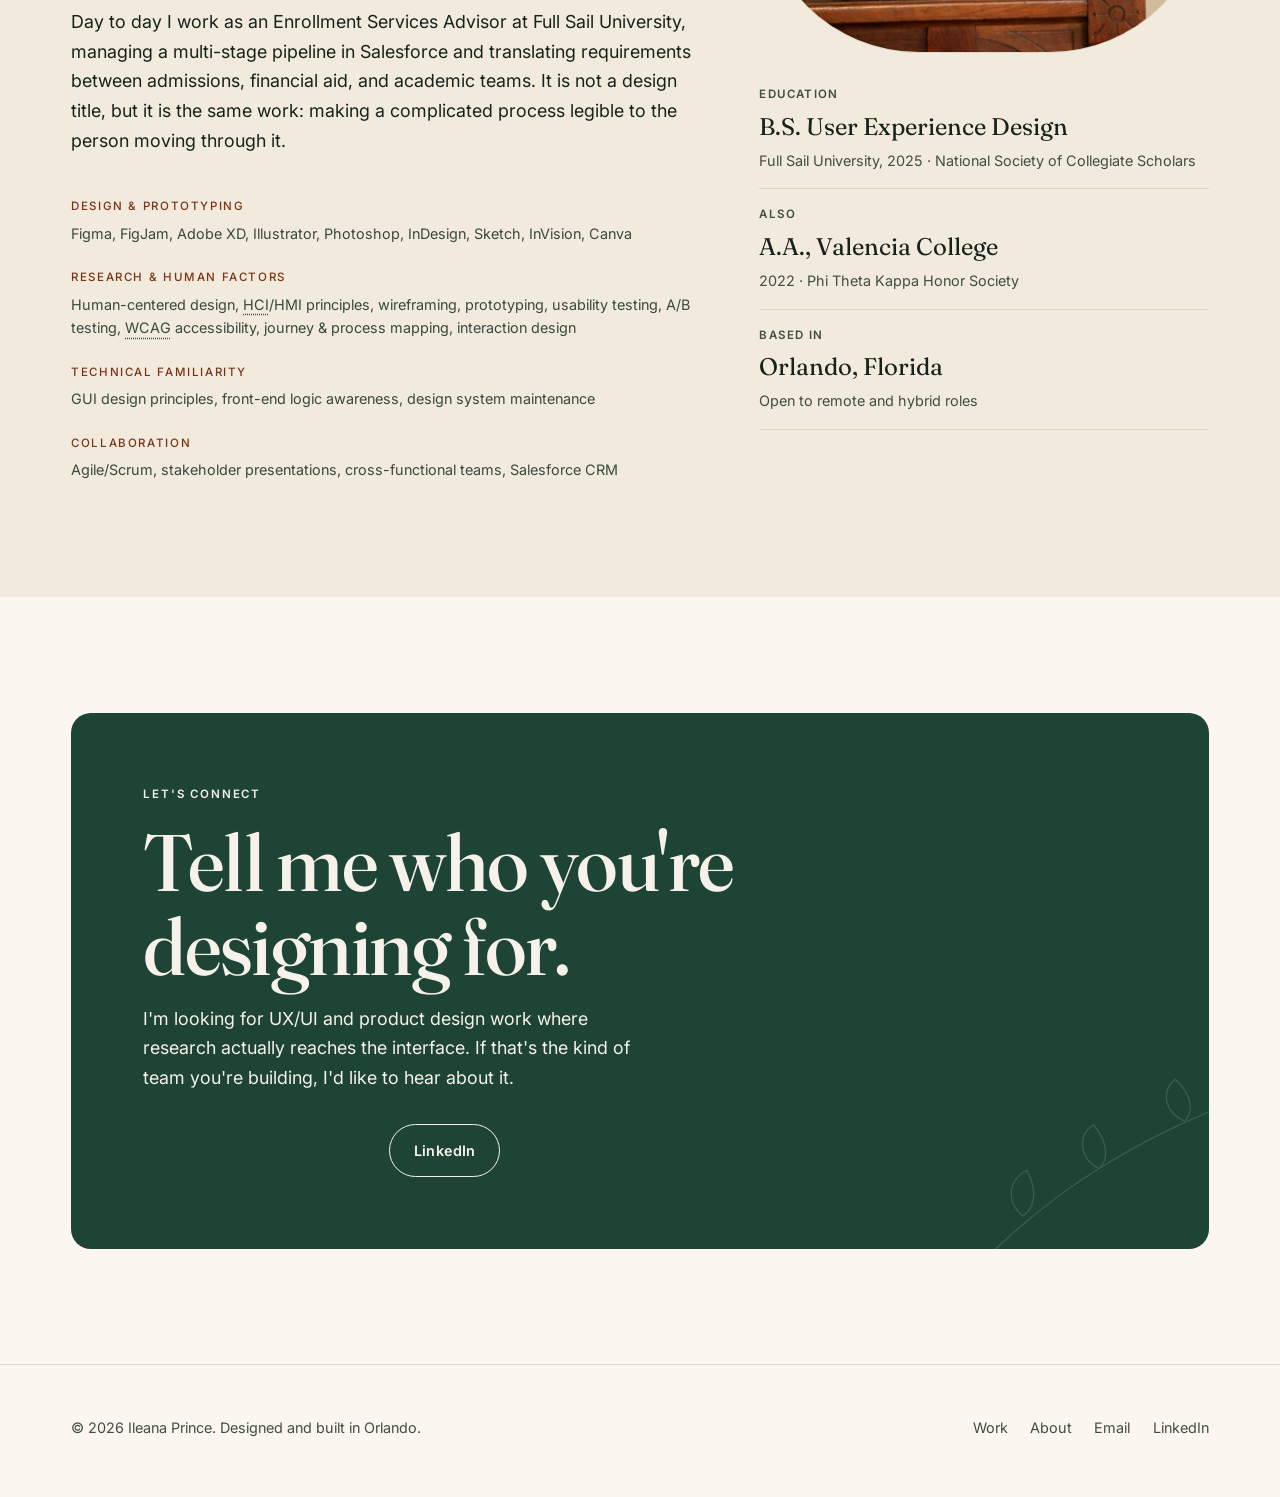
==== commit 35cc8420: "Remove two claims that aren't true of the work JavaScript and Python are gone from the skills list. " ====
--- a/index.html
+++ b/index.html
@@ -4,7 +4,15 @@
 <meta charset="utf-8">
 <meta name="viewport" content="width=device-width, initial-scale=1">
 <title>Ileana Prince — UX/UI Designer</title>
-<meta name="description" content="Ileana Prince is a UX/UI designer and associate engineer in Orlando, Florida, working in human-centered design, accessibility, and interface systems. Case studies in agriculture, retail AR, operations dashboards, and mobile design.">
+<meta name="description" content="Ileana Prince is a UX/UI designer in Orlando, Florida. Case studies in sustainable agriculture, retail AR, operations dashboards and mobile design.">
+<meta name="author" content="Ileana Prince">
+<meta name="robots" content="index, follow, max-image-preview:large, max-snippet:-1">
+<meta name="twitter:card" content="summary_large_image">
+<meta name="twitter:title" content="Ileana Prince — UX/UI Designer">
+<meta name="twitter:description" content="Ileana Prince is a UX/UI designer in Orlando, Florida. Case studies in sustainable agriculture, retail AR, operations dashboards and mobile design.">
+<meta name="twitter:image" content="https://ileanaprince.com/images/photos/web-folded-arms.jpg">
+<meta property="og:site_name" content="Ileana Prince">
+<meta property="og:locale" content="en_US">
 <link rel="canonical" href="https://ileanaprince.com/">
 <meta property="og:title" content="Ileana Prince — UX/UI Designer">
 <meta property="og:description" content="Human-centered design, accessibility, and interface systems. Selected case studies.">
@@ -33,6 +41,72 @@
   "knowsAbout": ["User Experience Design", "Human-Centered Design", "Accessibility (WCAG)", "Figma", "Prototyping", "Usability Testing", "Design Systems"]
 }
 </script>
+<script type="application/ld+json">
+{
+  "@context": "https://schema.org",
+  "@type": "WebSite",
+  "name": "Ileana Prince",
+  "url": "https://ileanaprince.com/",
+  "inLanguage": "en",
+  "description": "Portfolio of Ileana Prince, a UX/UI designer in Orlando, Florida.",
+  "author": {
+    "@type": "Person",
+    "name": "Ileana Prince"
+  }
+}
+</script>
+<script type="application/ld+json">
+{
+  "@context": "https://schema.org",
+  "@type": "ItemList",
+  "name": "Selected work",
+  "url": "https://ileanaprince.com/#work",
+  "itemListElement": [
+    {
+      "@type": "ListItem",
+      "position": 1,
+      "name": "Local Roots",
+      "url": "https://ileanaprince.com/work/local-roots.html"
+    },
+    {
+      "@type": "ListItem",
+      "position": 2,
+      "name": "Ulta Beauty AR",
+      "url": "https://ileanaprince.com/work/ulta-beauty.html"
+    },
+    {
+      "@type": "ListItem",
+      "position": 3,
+      "name": "Keep > Going",
+      "url": "https://ileanaprince.com/work/keep-going.html"
+    },
+    {
+      "@type": "ListItem",
+      "position": 4,
+      "name": "iOS Mobile Toolkit",
+      "url": "https://ileanaprince.com/work/ios-toolkit.html"
+    },
+    {
+      "@type": "ListItem",
+      "position": 5,
+      "name": "Exploring the Docs: Xbox",
+      "url": "https://ileanaprince.com/work/xbox.html"
+    },
+    {
+      "@type": "ListItem",
+      "position": 6,
+      "name": "Better Homes & Gardens",
+      "url": "https://ileanaprince.com/work/better-homes-gardens.html"
+    },
+    {
+      "@type": "ListItem",
+      "position": 7,
+      "name": "Starbucks empathy study",
+      "url": "https://ileanaprince.com/work/starbucks.html"
+    }
+  ]
+}
+</script>
 </head>
 <body>
 <script>document.documentElement.classList.add("js");try{var t=localStorage.getItem("theme");if(t)document.documentElement.setAttribute("data-theme",t);}catch(e){}</script>
@@ -76,8 +150,8 @@
         <h1>Design that <em>listens</em> first.</h1>
         <p class="hero-lede">
           I'm Ileana Prince. I research the people who will actually use a product, then
-          build the interface that gets out of their way — from field interviews and
-          journey maps through to high-fidelity, accessible prototypes in Figma.
+          build the interface that gets out of their way — from research and journey
+          maps through to high-fidelity, accessible prototypes in Figma.
         </p>
         <div class="hero-meta">
           <span>B.S. User Experience Design, Full Sail</span>
@@ -118,7 +192,7 @@
             <span class="work-index">01 — Original concept, built from scratch · 2025</span>
             <h3><a href="work/local-roots.html">Local Roots</a></h3>
             <p class="work-kicker">Her own app concept for sustainable farming, taken end to end</p>
-            <p>No client, no existing product — my own concept. I picked the problem, invented the app, and carried it the whole way. Four months from a stack of sketches to a tested prototype: field interviews with farmers, three personas spanning beginner to large-scale, and two rounds of feedback baked back into the design.</p>
+            <p>No client, no existing product — my own concept. I picked the problem, invented the app, and carried it the whole way. Four months from a stack of sketches to a tested prototype: research into who actually farms and what they already use, three personas spanning beginner to large-scale, and two rounds of feedback baked back into the design.</p>
             <ul class="tags">
               <li>User research</li><li>Personas</li><li>Information architecture</li><li>Hi-fi prototype</li><li>Usability testing</li>
             </ul>
@@ -214,7 +288,7 @@
       <ol class="steps reveal">
         <li>
           <h3>Ask</h3>
-          <p>Interviews and surveys with real users — a farmer at a market, five testers on the phone — before a single screen exists.</p>
+          <p>Understanding who I'm designing for before a single screen exists — desk research, a look at what already exists, and testing with real people once there's something to test.</p>
         </li>
         <li>
           <h3>Map</h3>
@@ -245,10 +319,10 @@
             trying to do — which is most of us, most of the time.
           </p>
           <p>
-            I hold a B.S. in User Experience Design from Full Sail University, where I spent three
+            I hold a B.S. in User Experience Design from Full Sail University, where I spent four
             months building <a href="work/local-roots.html">Local Roots</a> end to end: researching
-            sustainable agriculture, interviewing farmers in Texas and at a local market, and
-            iterating a prototype through two full rounds of user testing. My design philosophy
+            sustainable agriculture, auditing the apps growers already rely on, and
+            iterating a prototype through two full rounds of feedback. My design philosophy
             centers on empathy and innovation, and I draw a lot of it from nature and from ordinary,
             everyday interactions.
           </p>
@@ -276,7 +350,7 @@
             </div>
             <div class="skill-group">
               <h3>Technical familiarity</h3>
-              <p>GUI design principles, front-end logic awareness, JavaScript, Python, design system maintenance</p>
+              <p>GUI design principles, front-end logic awareness, design system maintenance</p>
             </div>
             <div class="skill-group">
               <h3>Collaboration</h3>
--- a/css/main.css
+++ b/css/main.css
@@ -248,6 +248,7 @@
 
 .wordmark {
   min-height: 44px;
+  white-space: nowrap;
   font-family: var(--font-display);
   font-size: 1.05rem;
   font-weight: 600;
@@ -315,6 +316,15 @@
 @media (max-width: 640px) {
   .nav { gap: 1rem; font-size: 0.9rem; }
   .nav a.nav-hide-sm { display: none; }
+}
+
+/* Keep the wordmark on one line without pushing the theme toggle off-screen. */
+@media (max-width: 430px) {
+  .site-header .wrap { gap: 0.5rem; }
+  .wordmark { font-size: 0.92rem; gap: 0.4rem; }
+  .wordmark .leaf { width: 17px; height: 17px; }
+  .nav { gap: 0.7rem; }
+  .nav a { font-size: 0.82rem; }
 }
 
 /* -------------------------------------------------------------- hero --- */
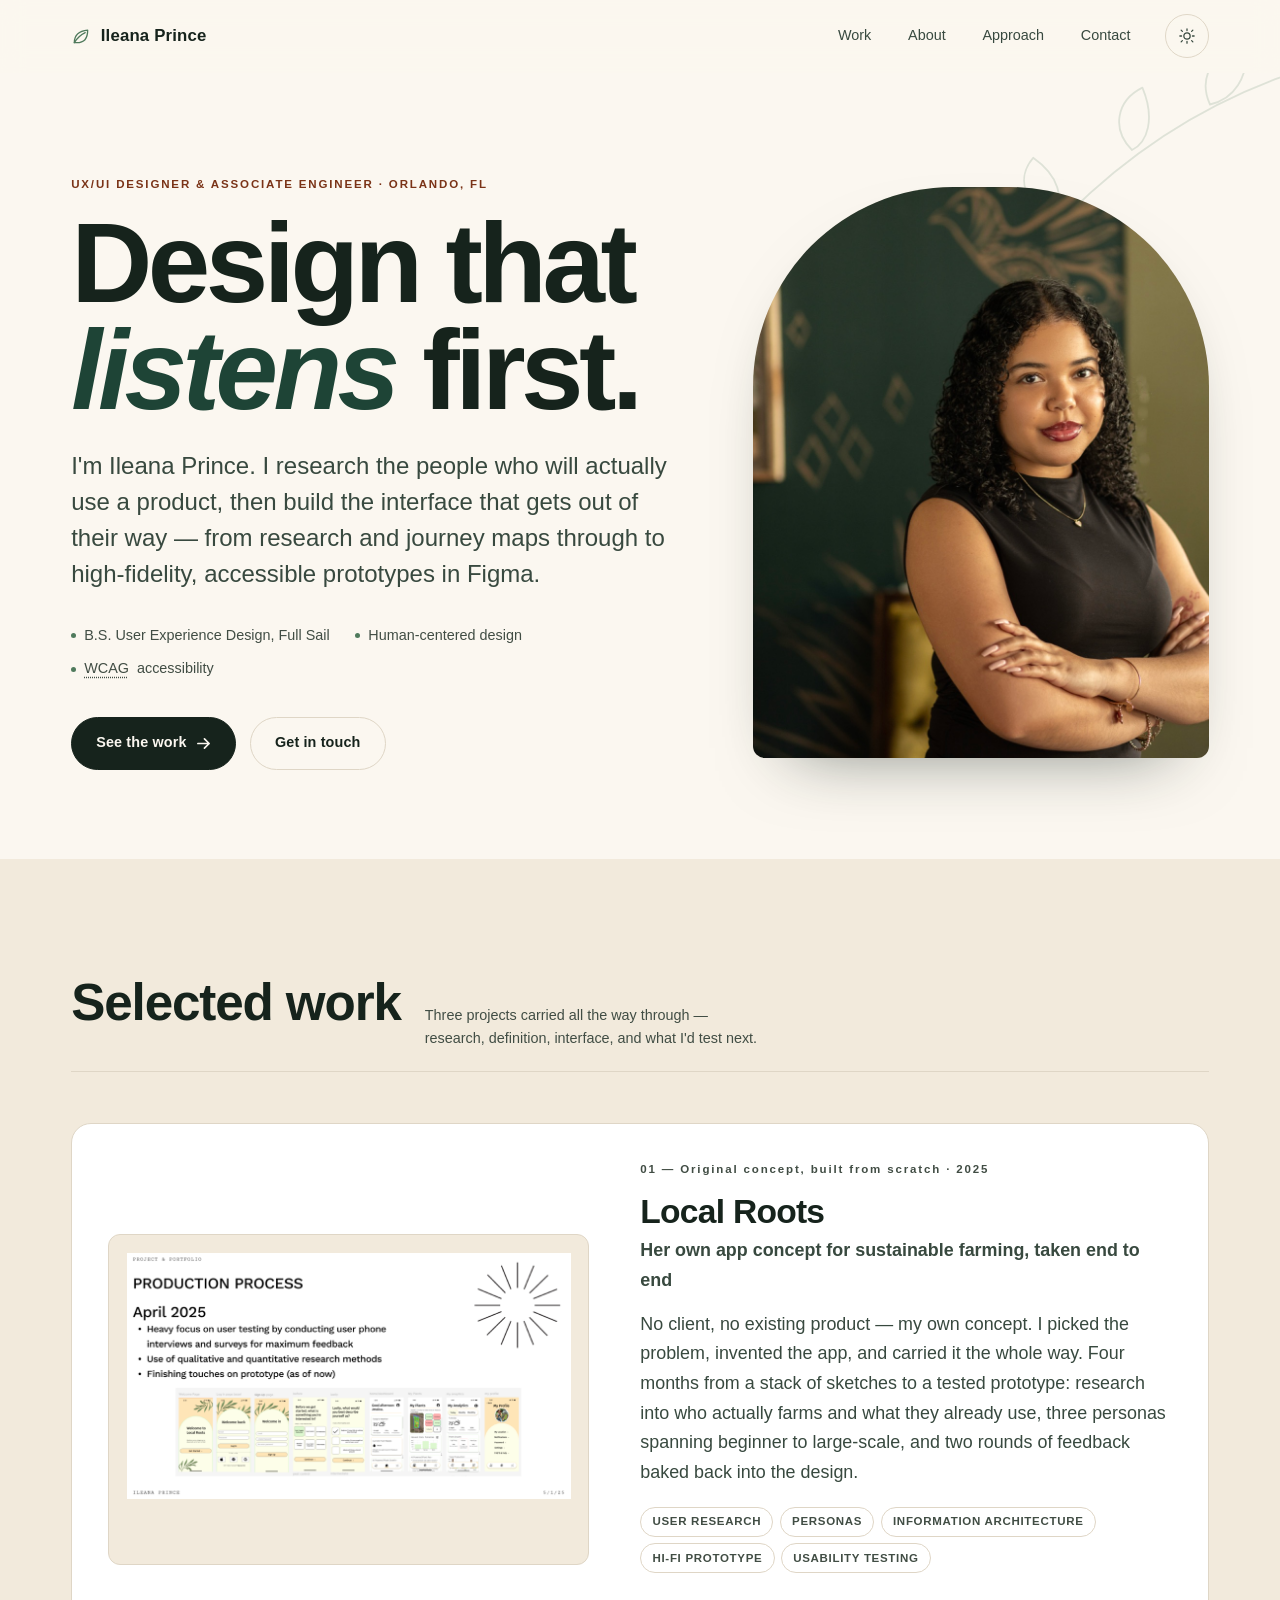
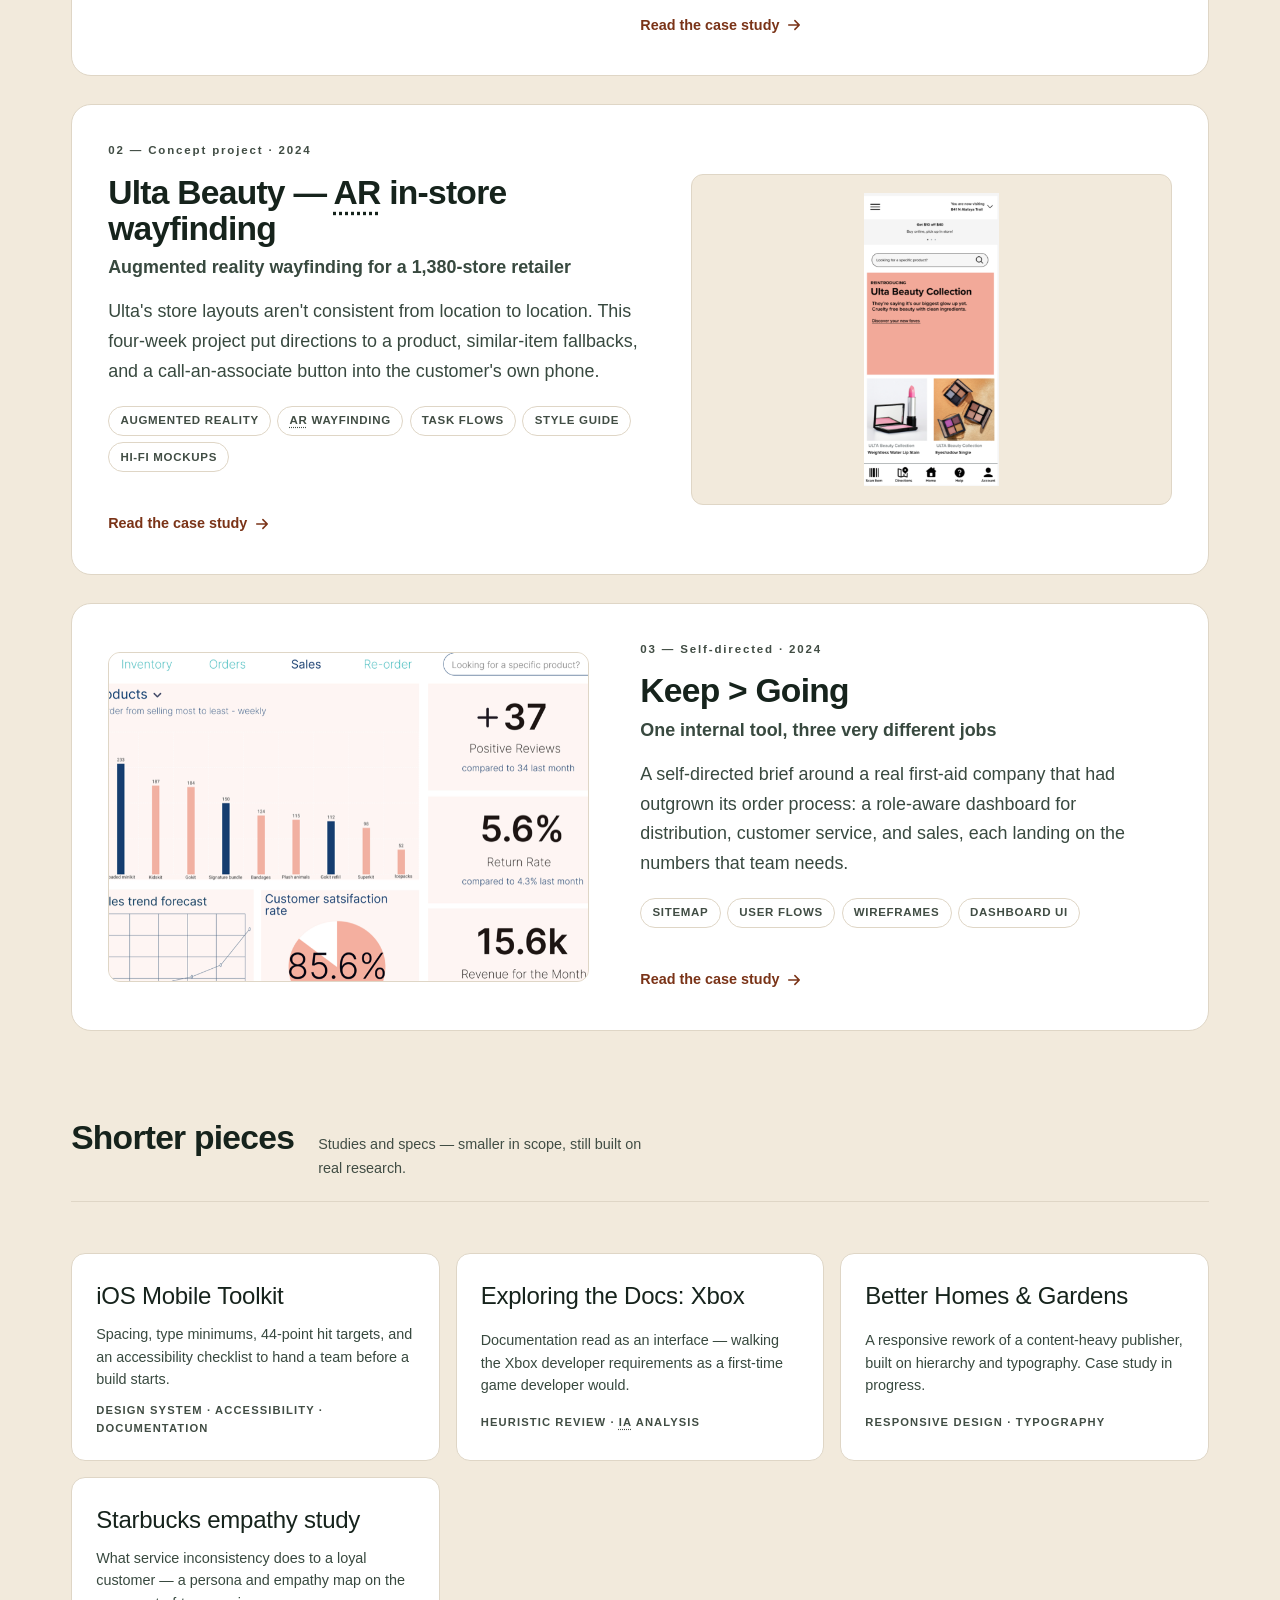
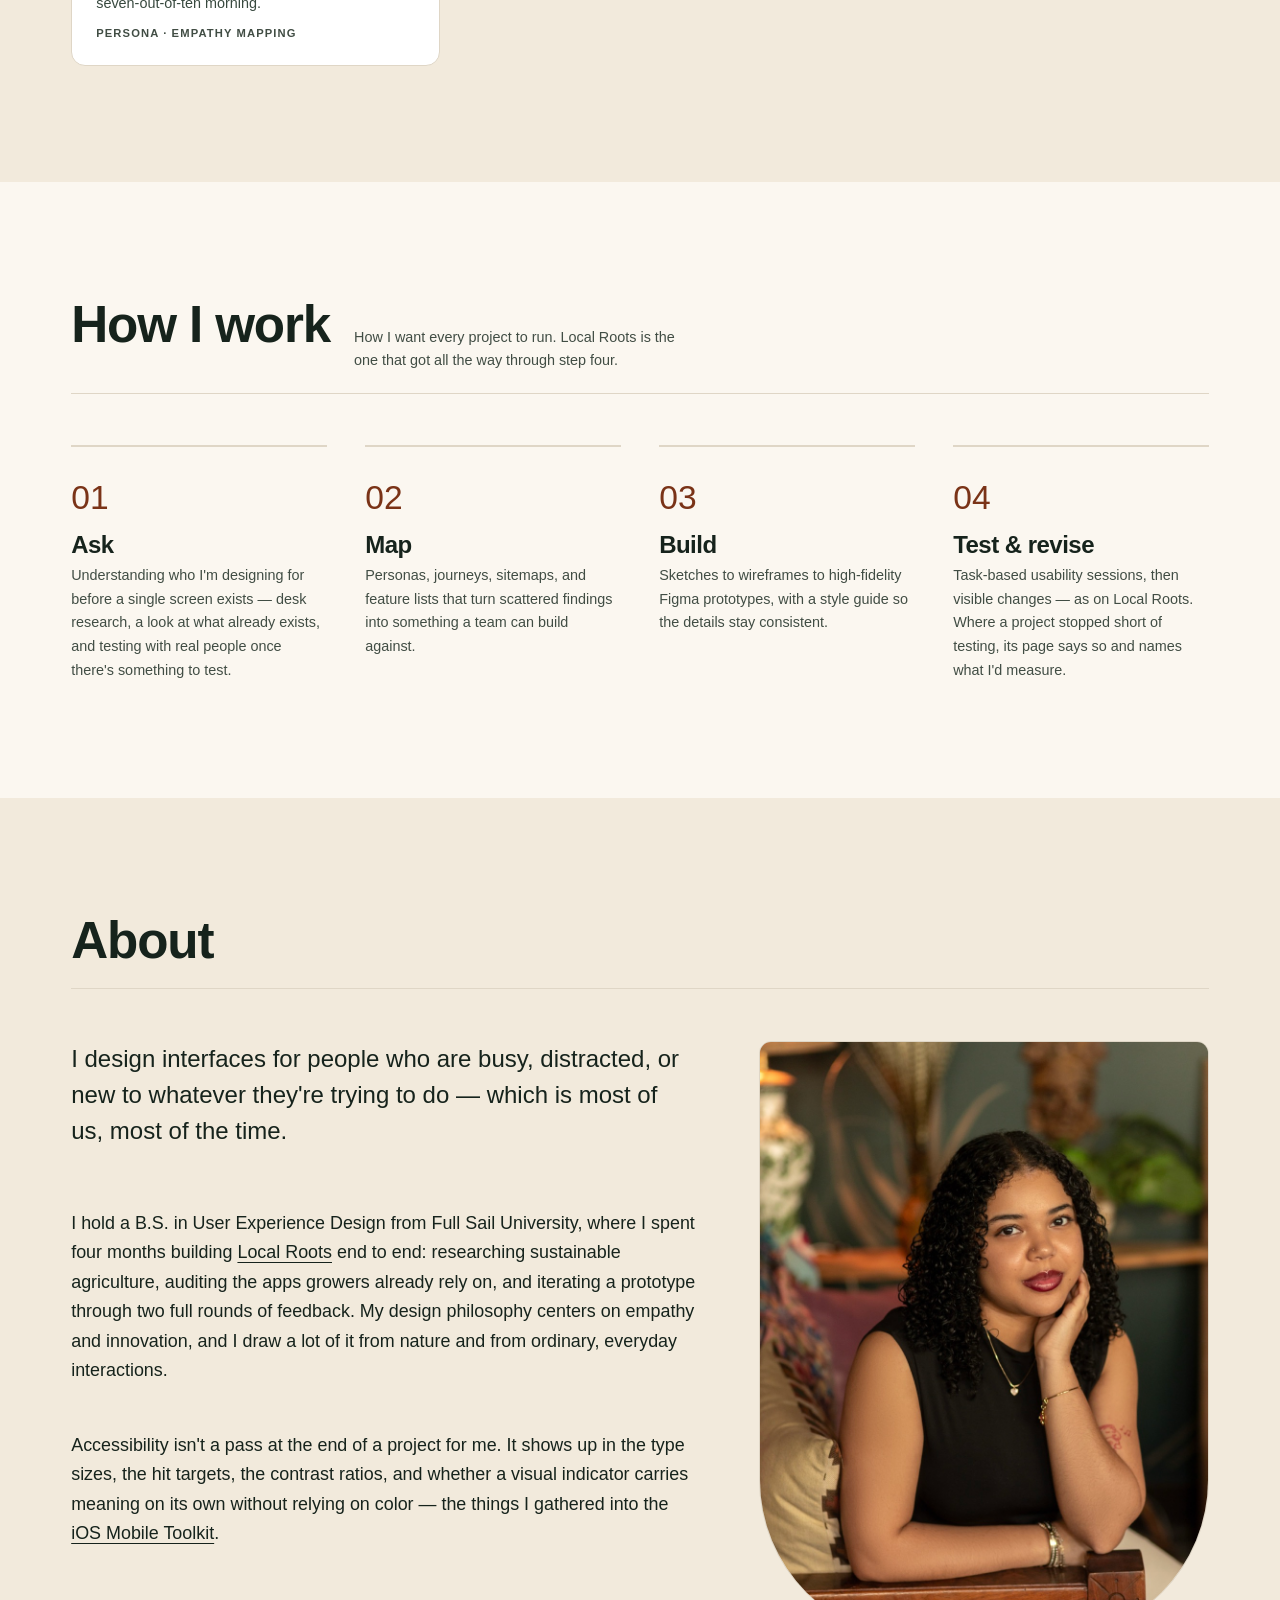
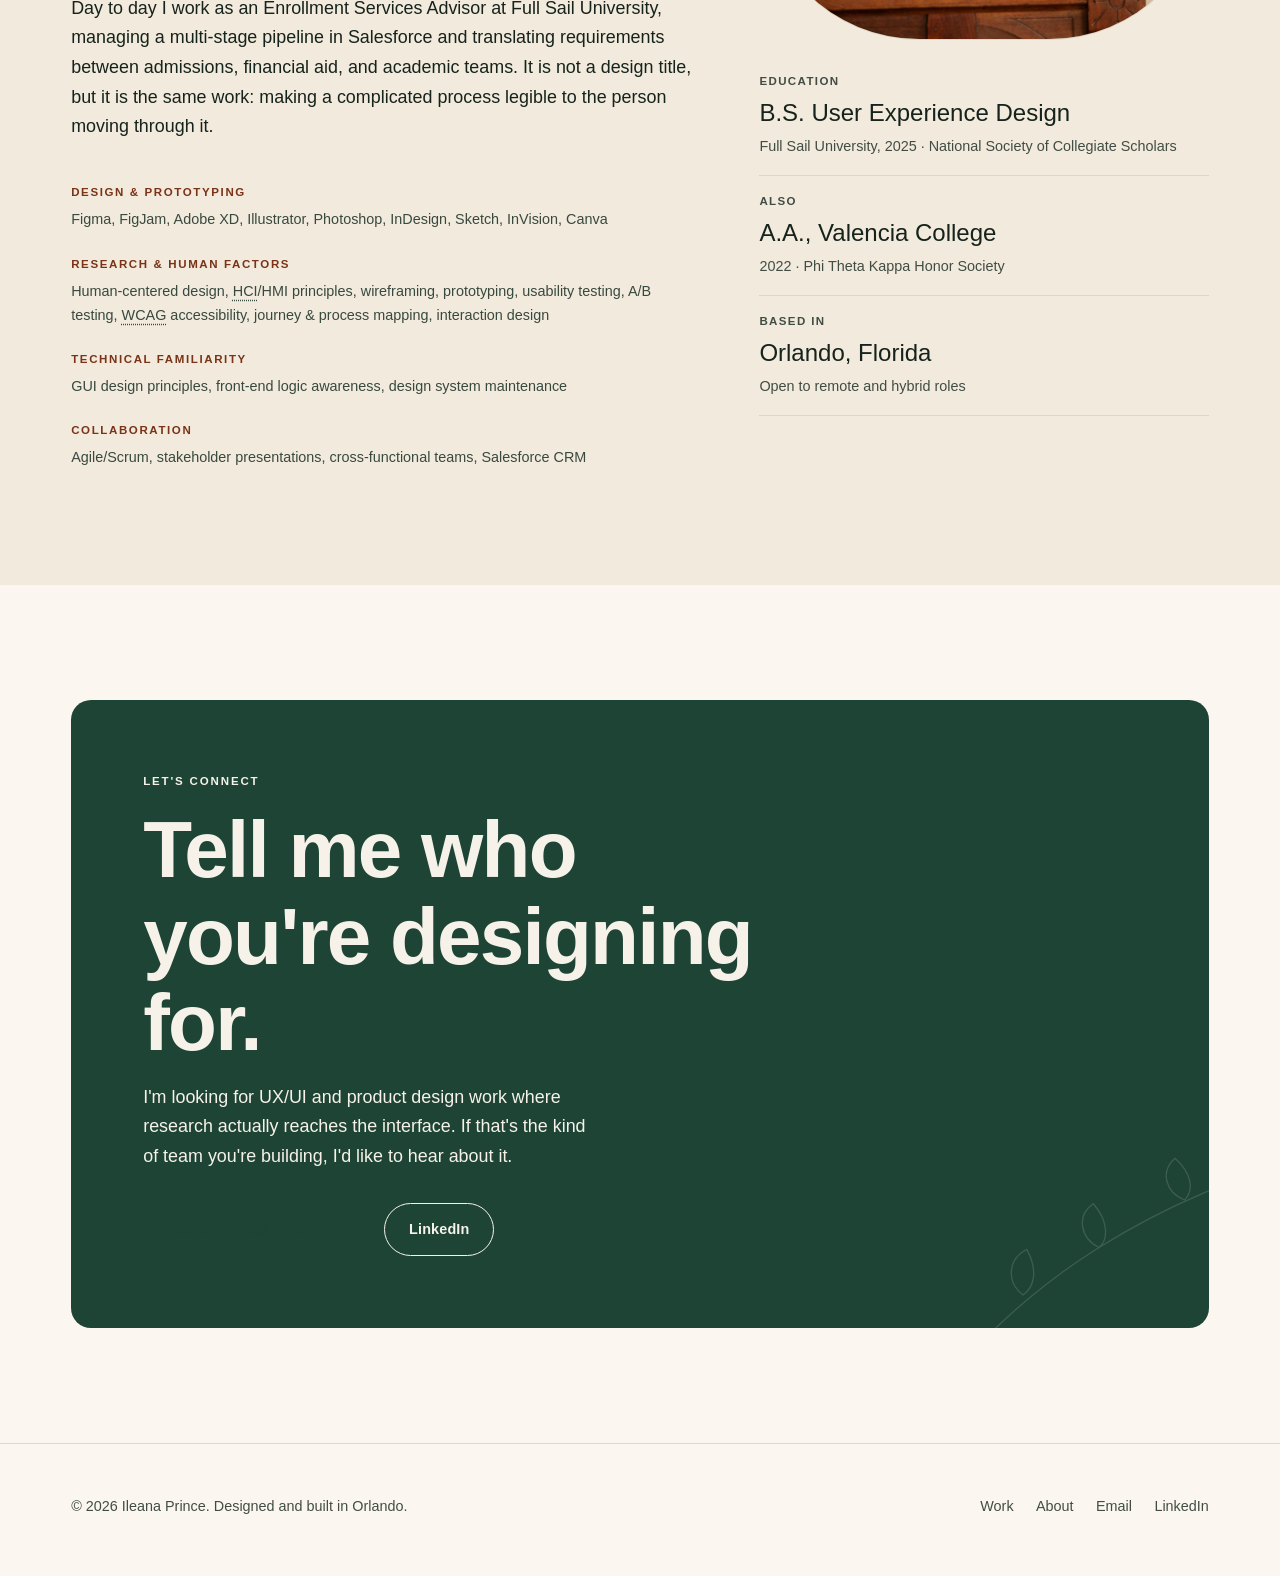
==== commit 14290032: "Switch all type to Helvetica The site was running Fraunces for headings and Inter for everything els" ====
--- a/index.html
+++ b/index.html
@@ -23,9 +23,6 @@
 <meta name="theme-color" content="#0F1613" media="(prefers-color-scheme: dark)">
 <link rel="icon" href="images/brand/favicon-64.png" sizes="64x64">
 <link rel="apple-touch-icon" href="images/brand/apple-touch-icon.png">
-<link rel="preconnect" href="https://fonts.googleapis.com">
-<link rel="preconnect" href="https://fonts.gstatic.com" crossorigin>
-<link href="https://fonts.googleapis.com/css2?family=Fraunces:ital,opsz,wght@0,9..144,300..700;1,9..144,300..700&family=Inter:wght@400;500;600;700&display=swap" rel="stylesheet">
 <link rel="stylesheet" href="css/main.css">
 <script type="application/ld+json">
 {
--- a/css/main.css
+++ b/css/main.css
@@ -27,8 +27,10 @@
   --border:      var(--line);
 
   /* Type */
-  --font-display: "Fraunces", "Iowan Old Style", Georgia, serif;
-  --font-sans: "Inter", -apple-system, BlinkMacSystemFont, "Segoe UI", Helvetica, Arial, sans-serif;
+  /* Helvetica throughout. "Helvetica Neue" first for the wider weight range on
+     macOS; Arial is the metric-compatible stand-in on Windows. */
+  --font-display: "Helvetica Neue", Helvetica, Arial, sans-serif;
+  --font-sans: "Helvetica Neue", Helvetica, Arial, sans-serif;
 
   --step--1: clamp(0.82rem, 0.79rem + 0.14vw, 0.9rem);
   --step-0:  clamp(1rem, 0.96rem + 0.2vw, 1.12rem);
@@ -94,16 +96,14 @@
   font-size: var(--step-0);
   line-height: 1.65;
   -webkit-font-smoothing: antialiased;
-  font-synthesis-weight: none;
 }
 
 h1, h2, h3, h4 {
   font-family: var(--font-display);
-  font-weight: 500;
-  line-height: 1.05;
-  letter-spacing: -0.02em;
+  font-weight: 700;
+  line-height: 1.08;
+  letter-spacing: -0.022em;
   margin: 0 0 0.5em;
-  font-variation-settings: "SOFT" 0, "WONK" 0;
 }
 
 p { margin: 0 0 1.1em; }
@@ -346,16 +346,14 @@
 
 .hero h1 {
   font-size: var(--step-5);
-  font-weight: 400;
-  line-height: 0.92;
-  letter-spacing: -0.035em;
+  font-weight: 700;
+  line-height: 0.95;
+  letter-spacing: -0.04em;
   margin: 0 0 1.5rem;
-  font-variation-settings: "SOFT" 20, "WONK" 1, "opsz" 100;
 }
 .hero h1 em {
   font-style: italic;
   color: var(--forest);
-  font-variation-settings: "SOFT" 60, "WONK" 1;
 }
 .hero-lede {
   font-size: var(--step-1);
@@ -685,7 +683,6 @@
   font-size: var(--step-4);
   max-width: 18ch;
   margin-bottom: 1rem;
-  font-variation-settings: "SOFT" 20, "WONK" 1, "opsz" 100;
 }
 .case-hero .lede {
   font-size: var(--step-1);
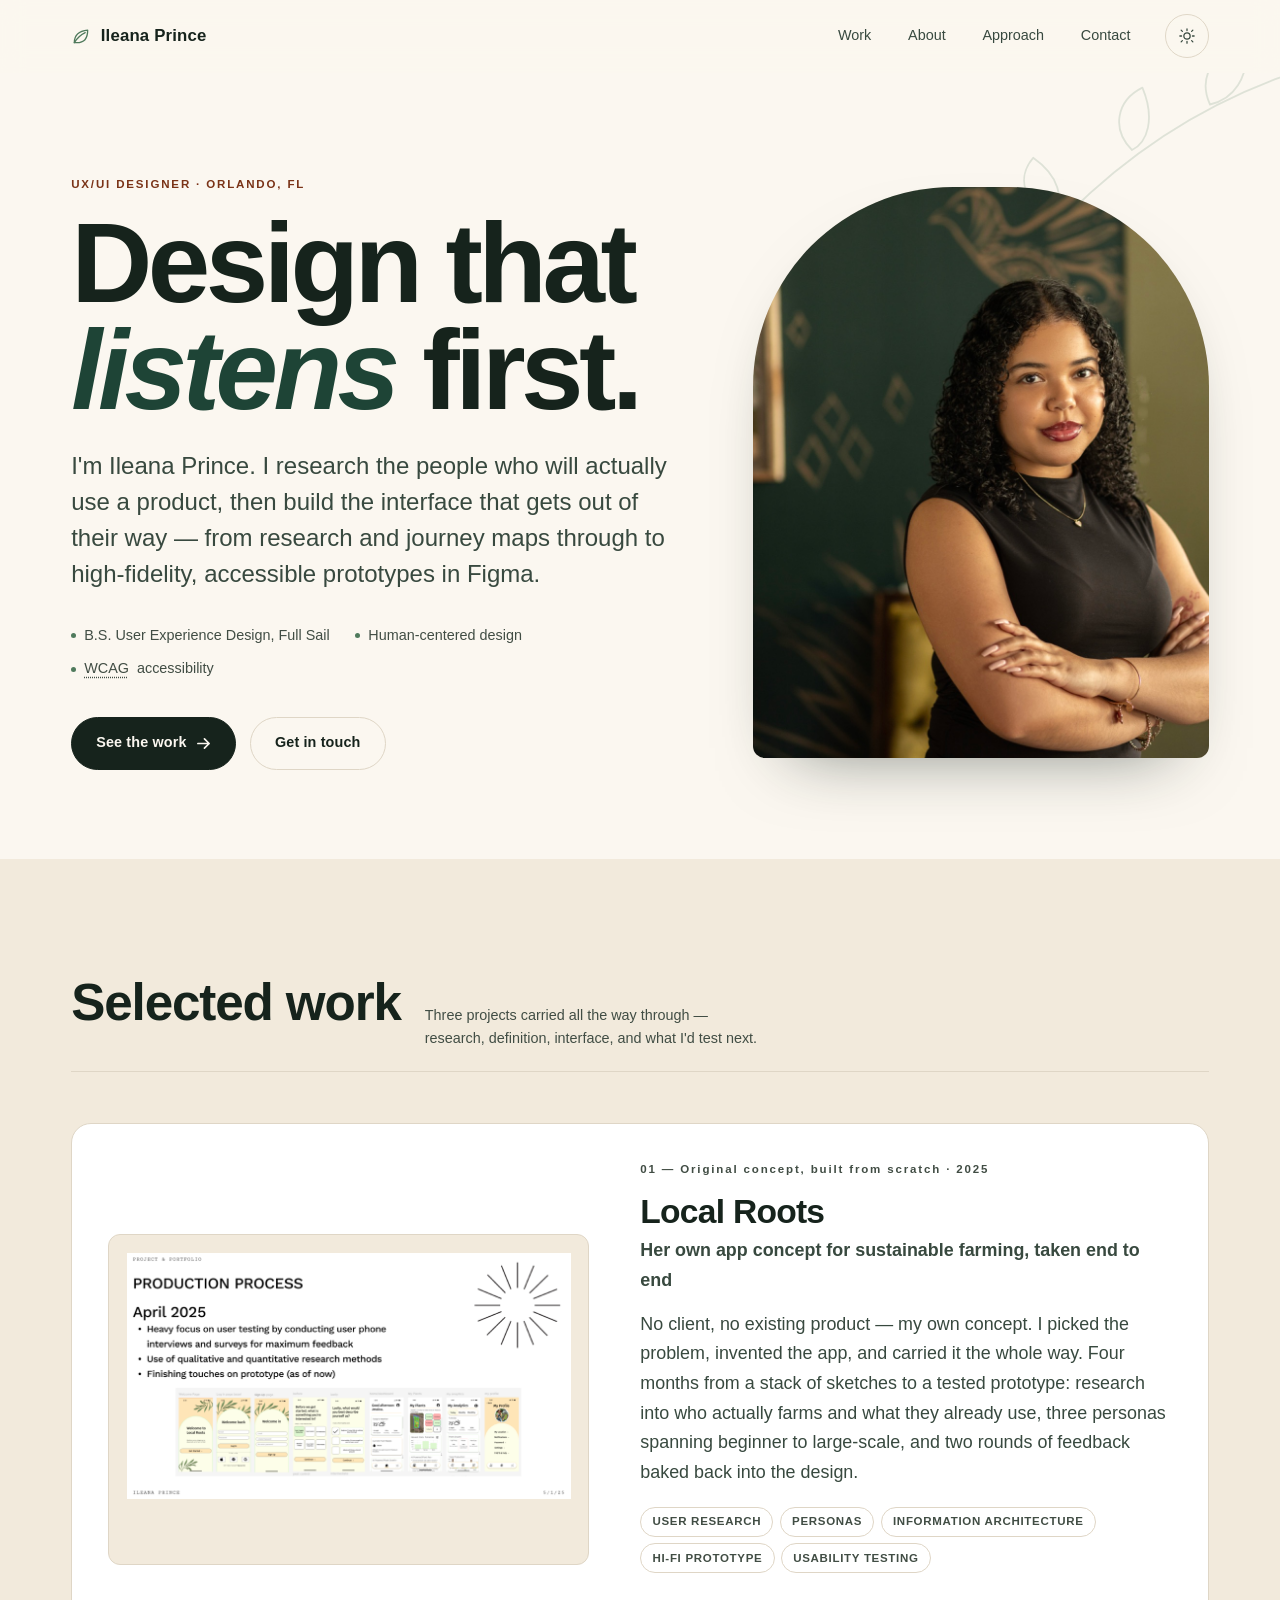
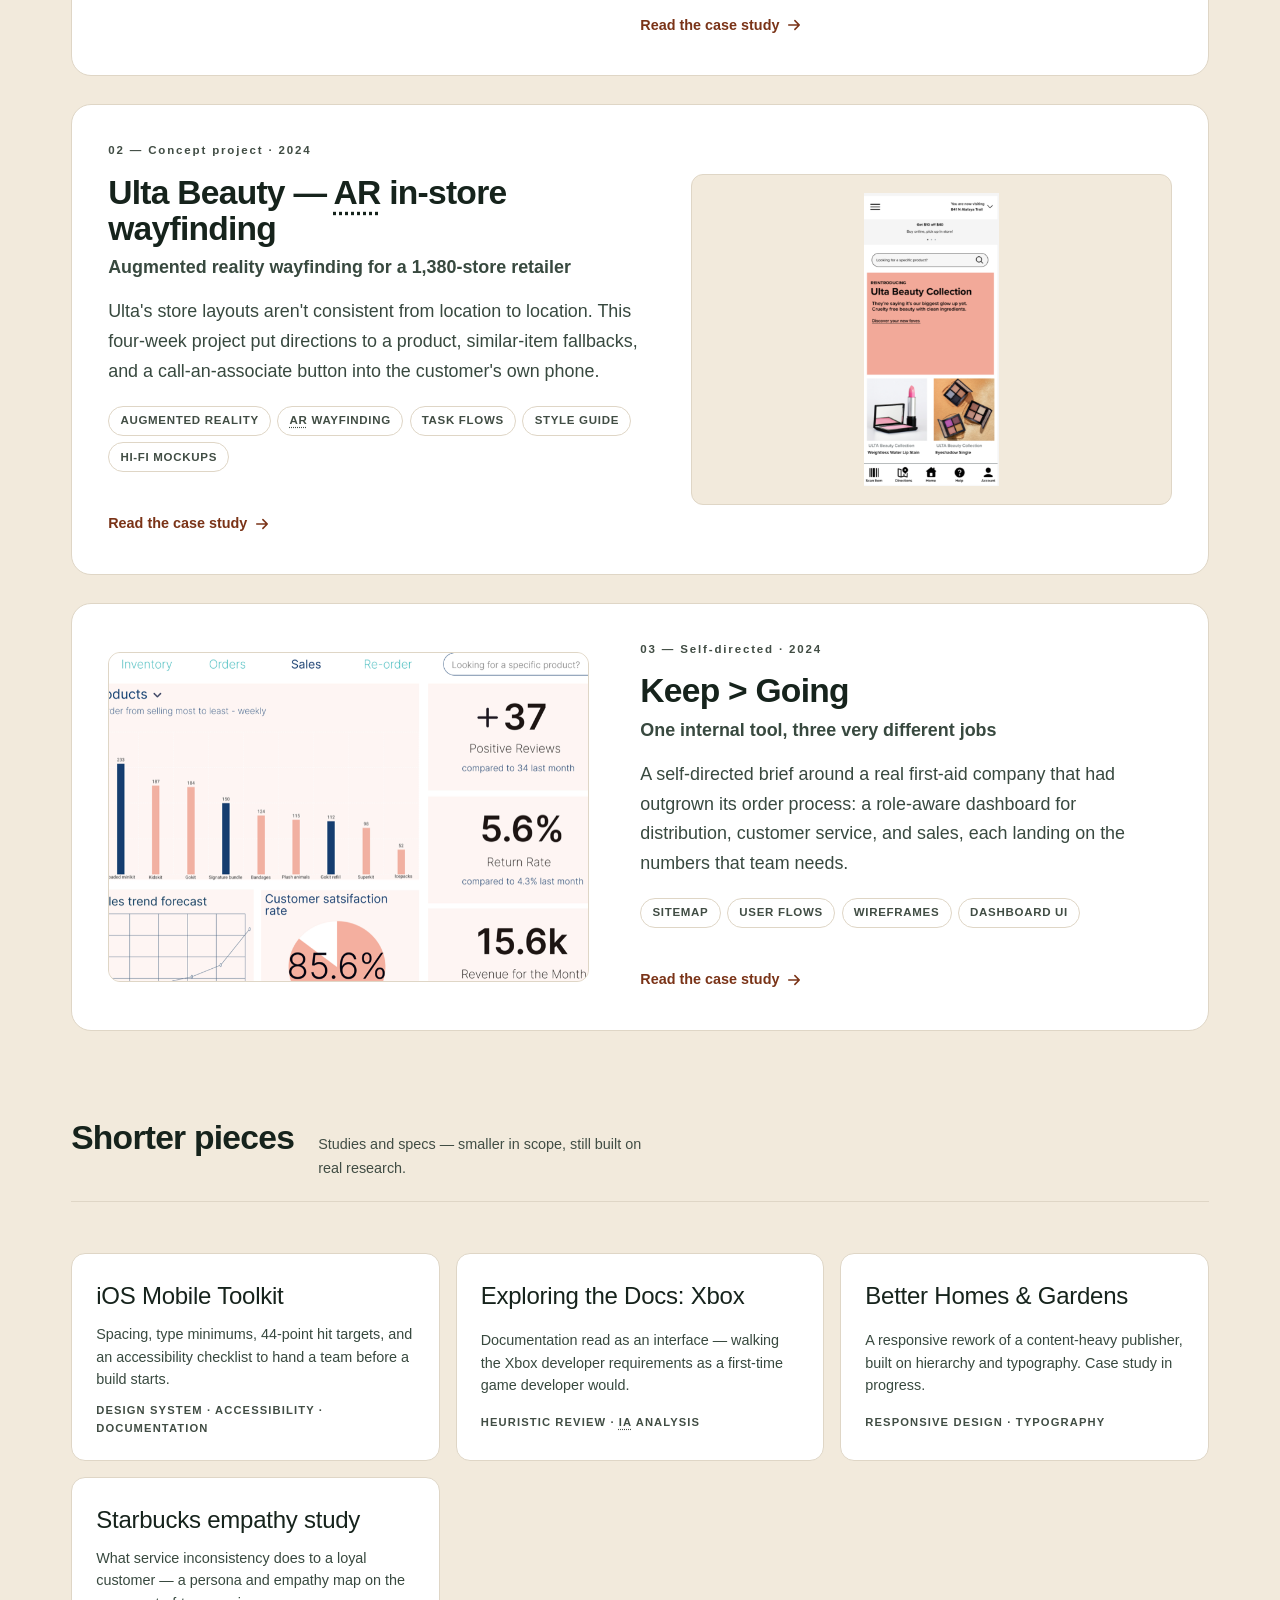
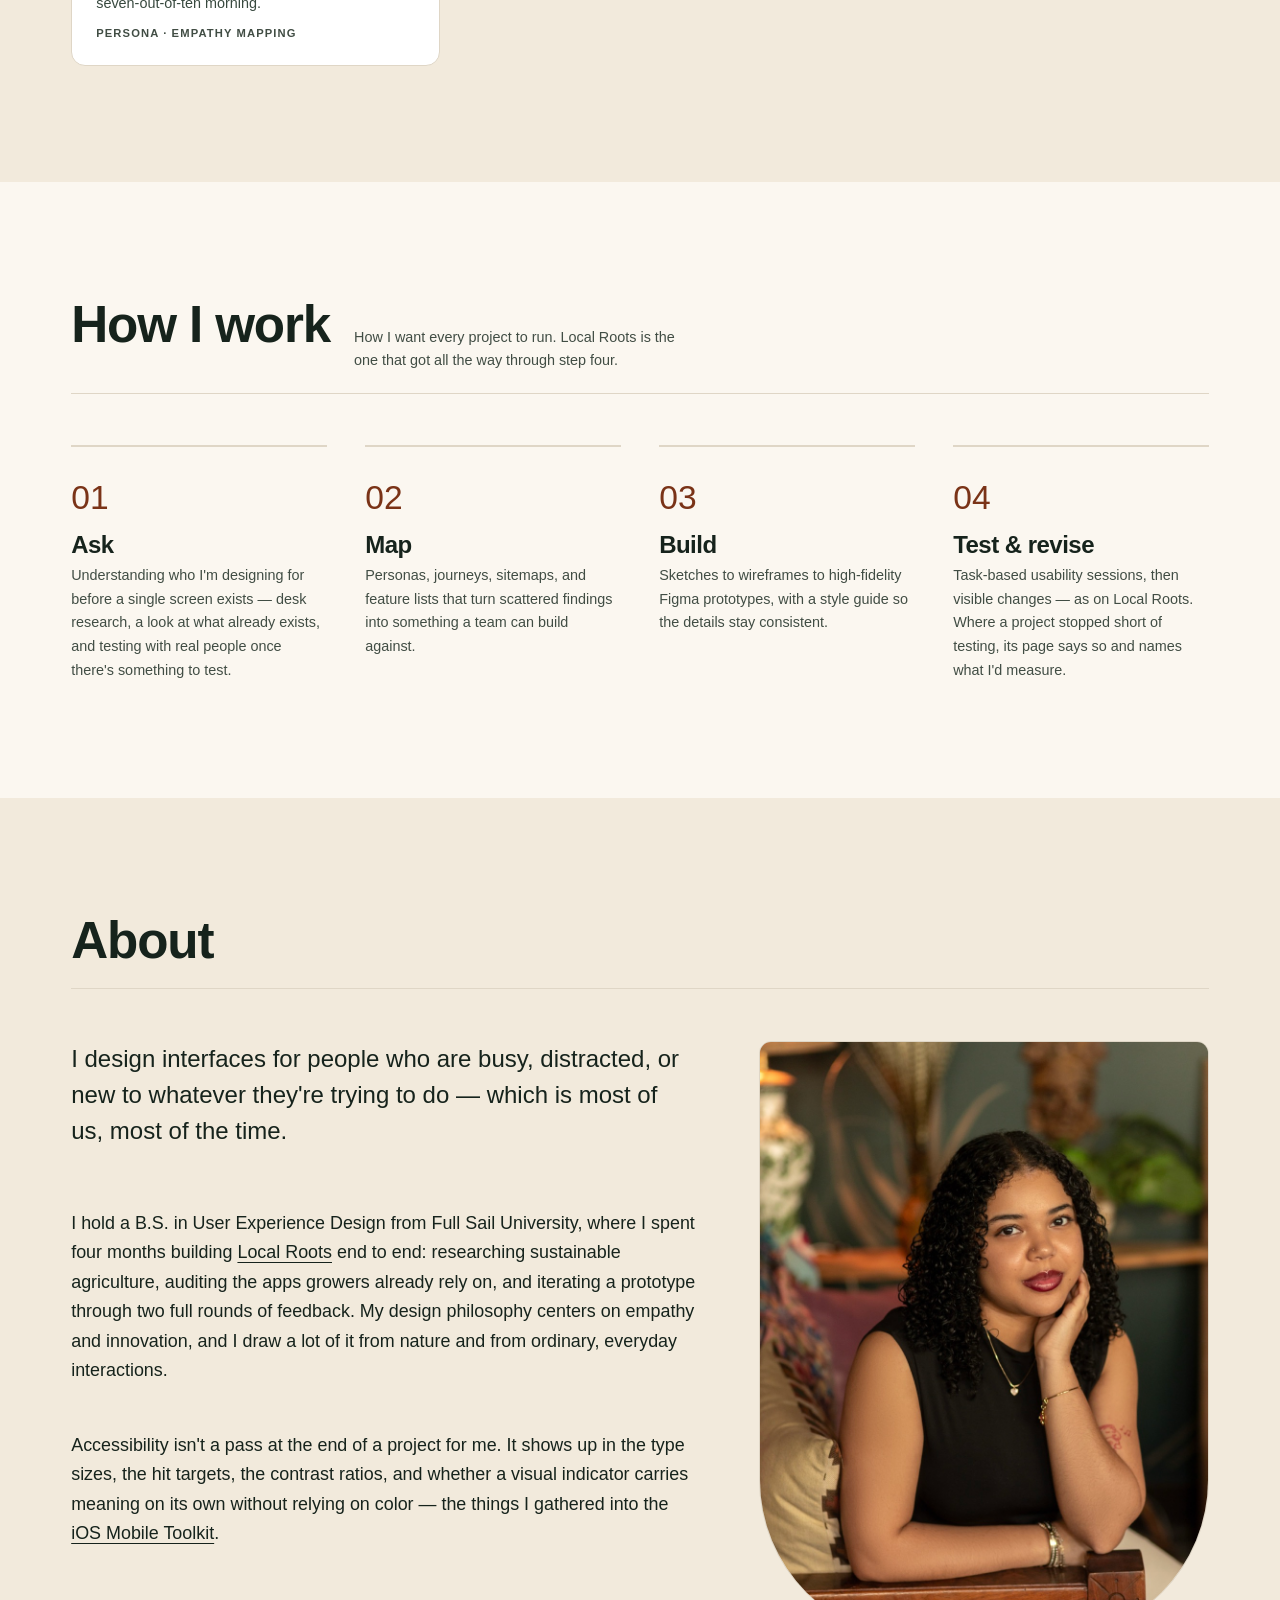
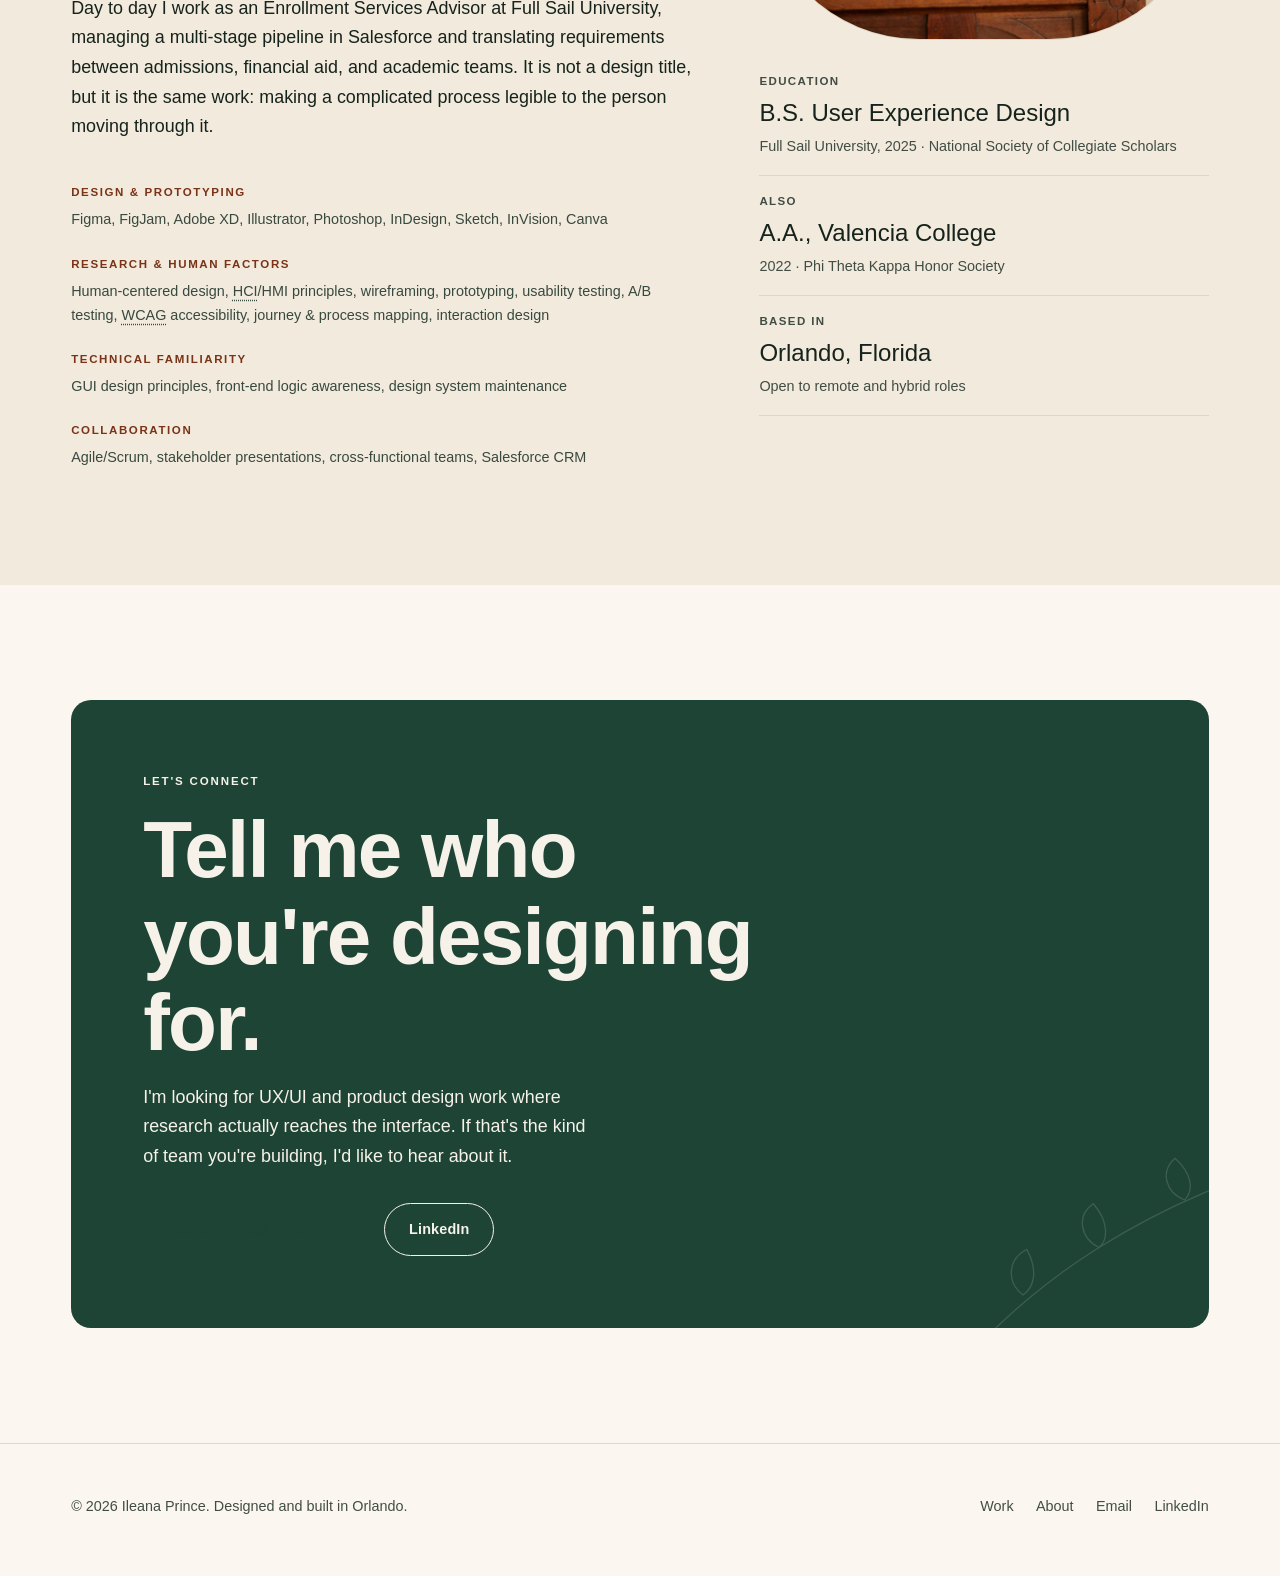
==== commit 6f2a1e17: "Drop "Associate Engineer" from the title line The hero now reads "UX/UI Designer · Orlando, FL".  Al" ====
--- a/index.html
+++ b/index.html
@@ -29,7 +29,7 @@
   "@context": "https://schema.org",
   "@type": "Person",
   "name": "Ileana Prince",
-  "jobTitle": "UX/UI Designer & Associate Engineer",
+  "jobTitle": "UX/UI Designer",
   "url": "https://ileanaprince.com/",
   "email": "mailto:ileanaprince@icloud.com",
   "sameAs": ["https://www.linkedin.com/in/ileanaprince/"],
@@ -143,7 +143,7 @@
     </svg>
     <div class="wrap">
       <div>
-        <span class="eyebrow">UX/UI Designer &amp; Associate Engineer · Orlando, FL</span>
+        <span class="eyebrow">UX/UI Designer · Orlando, FL</span>
         <h1>Design that <em>listens</em> first.</h1>
         <p class="hero-lede">
           I'm Ileana Prince. I research the people who will actually use a product, then
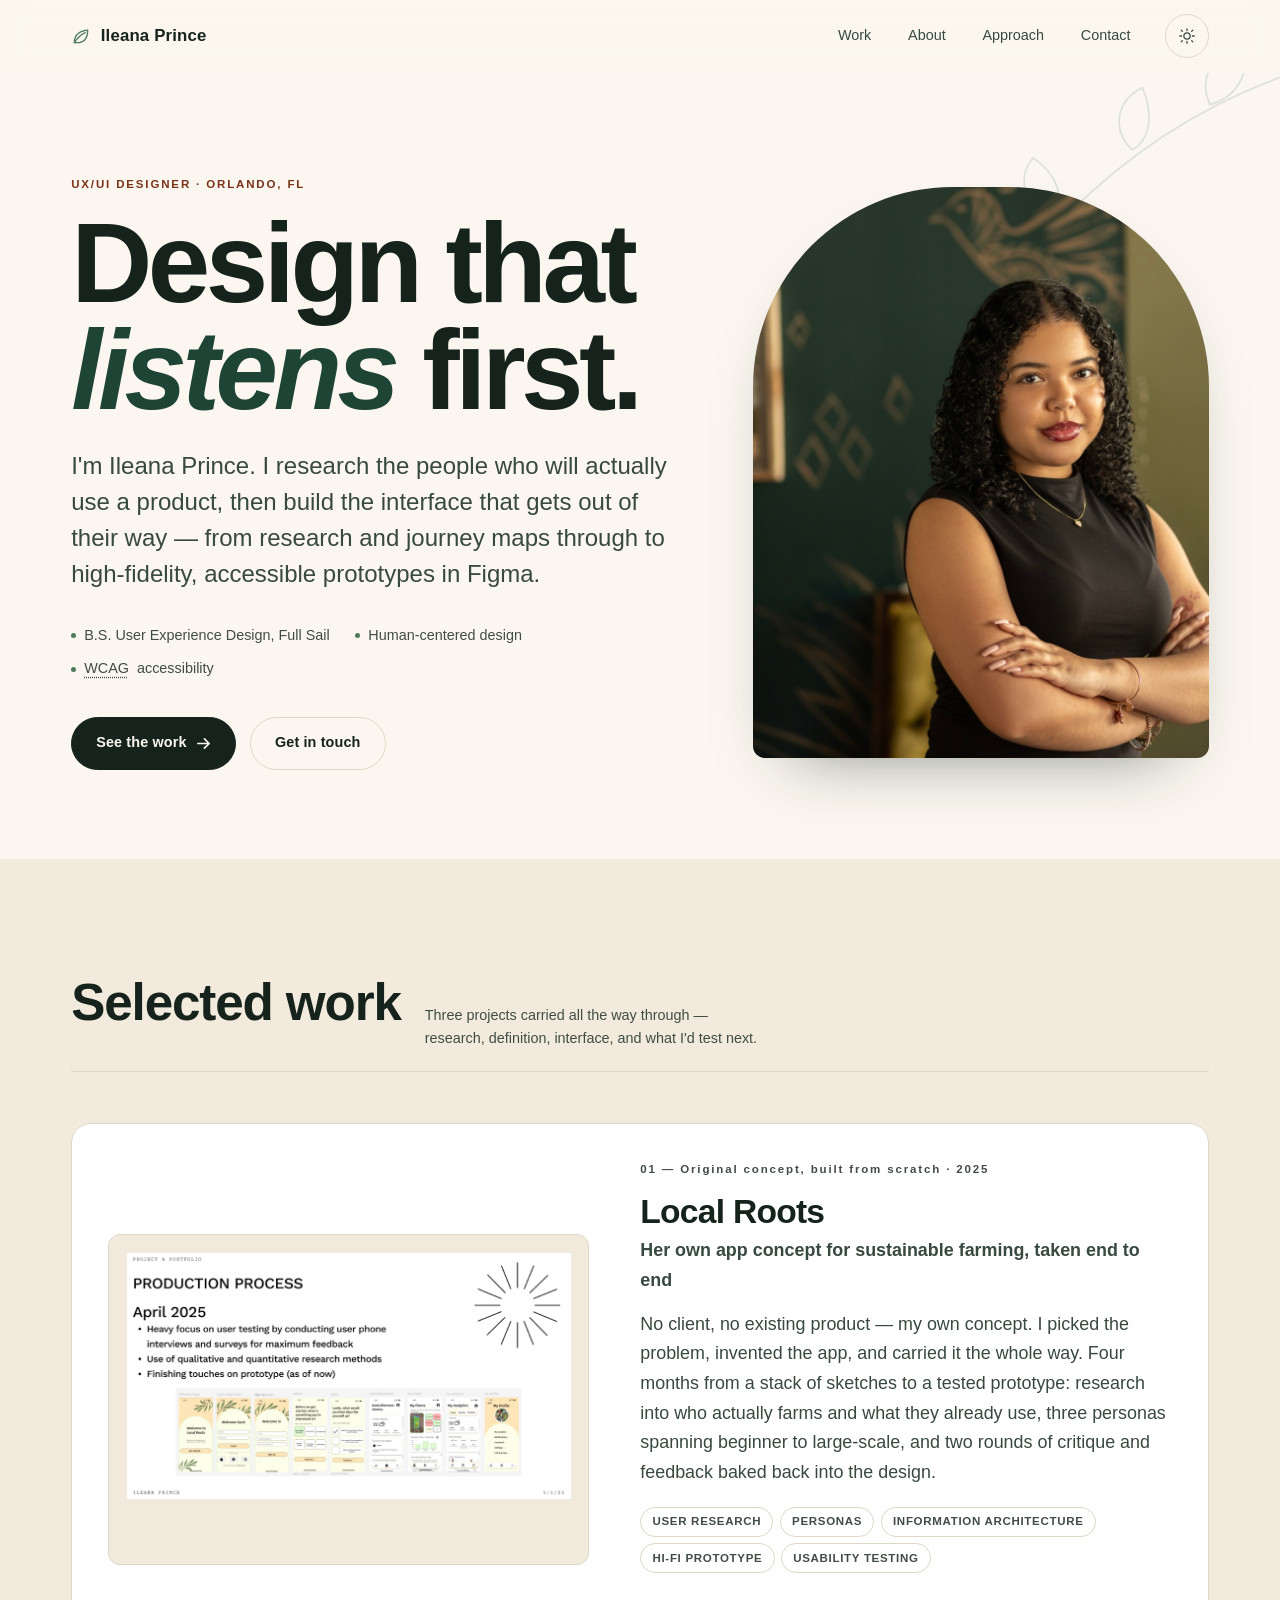
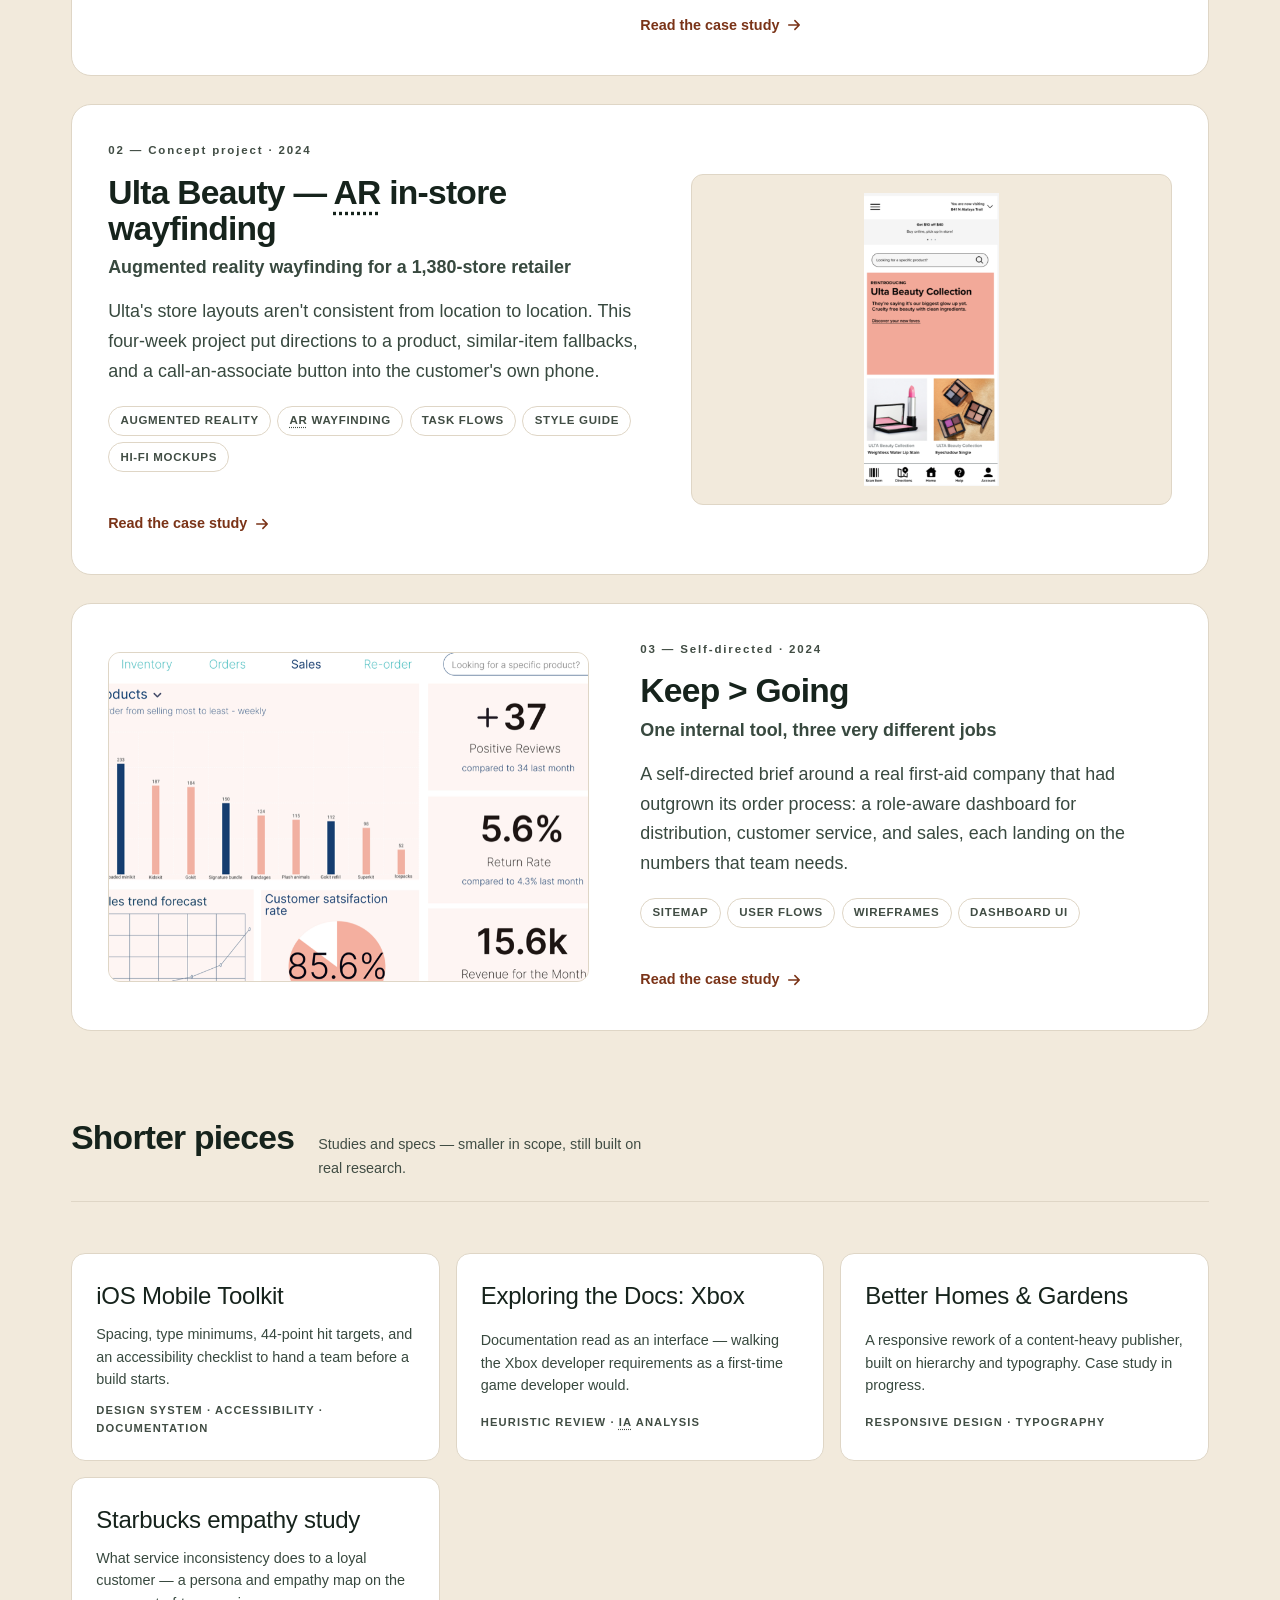
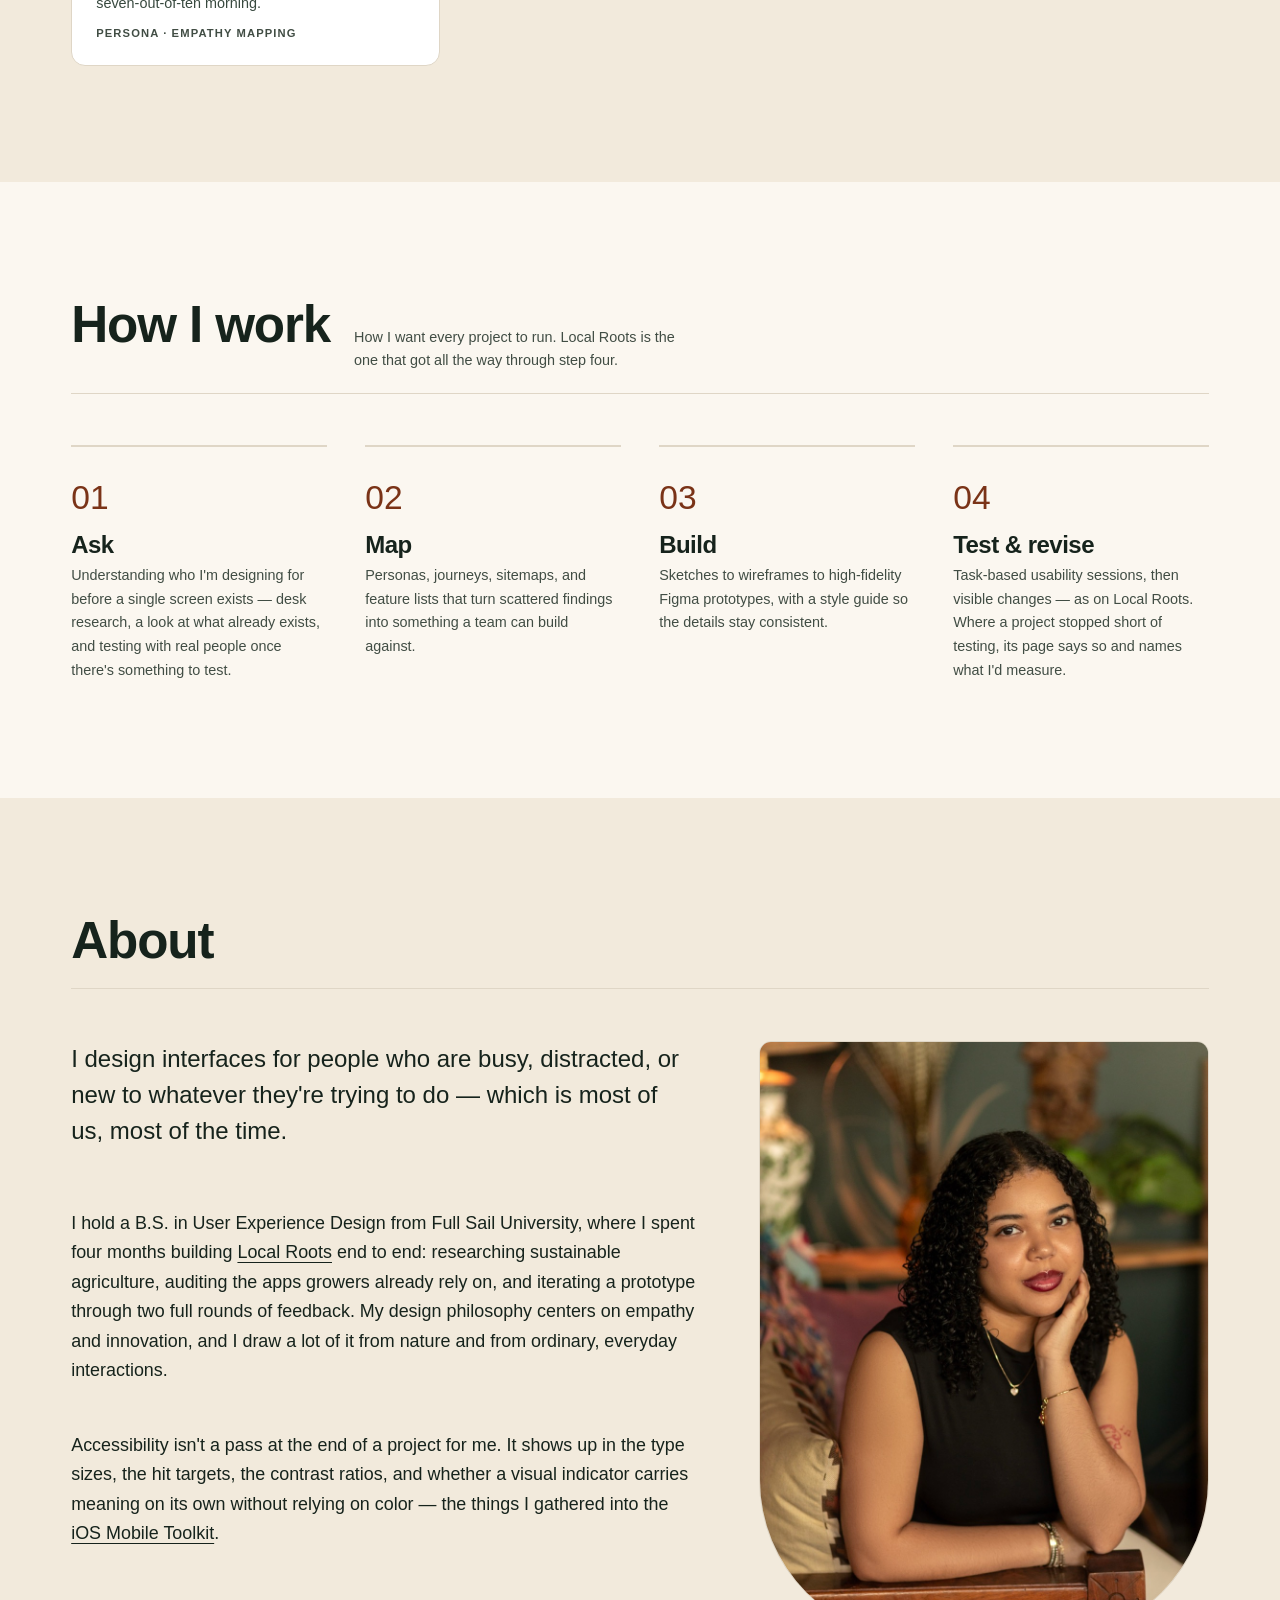
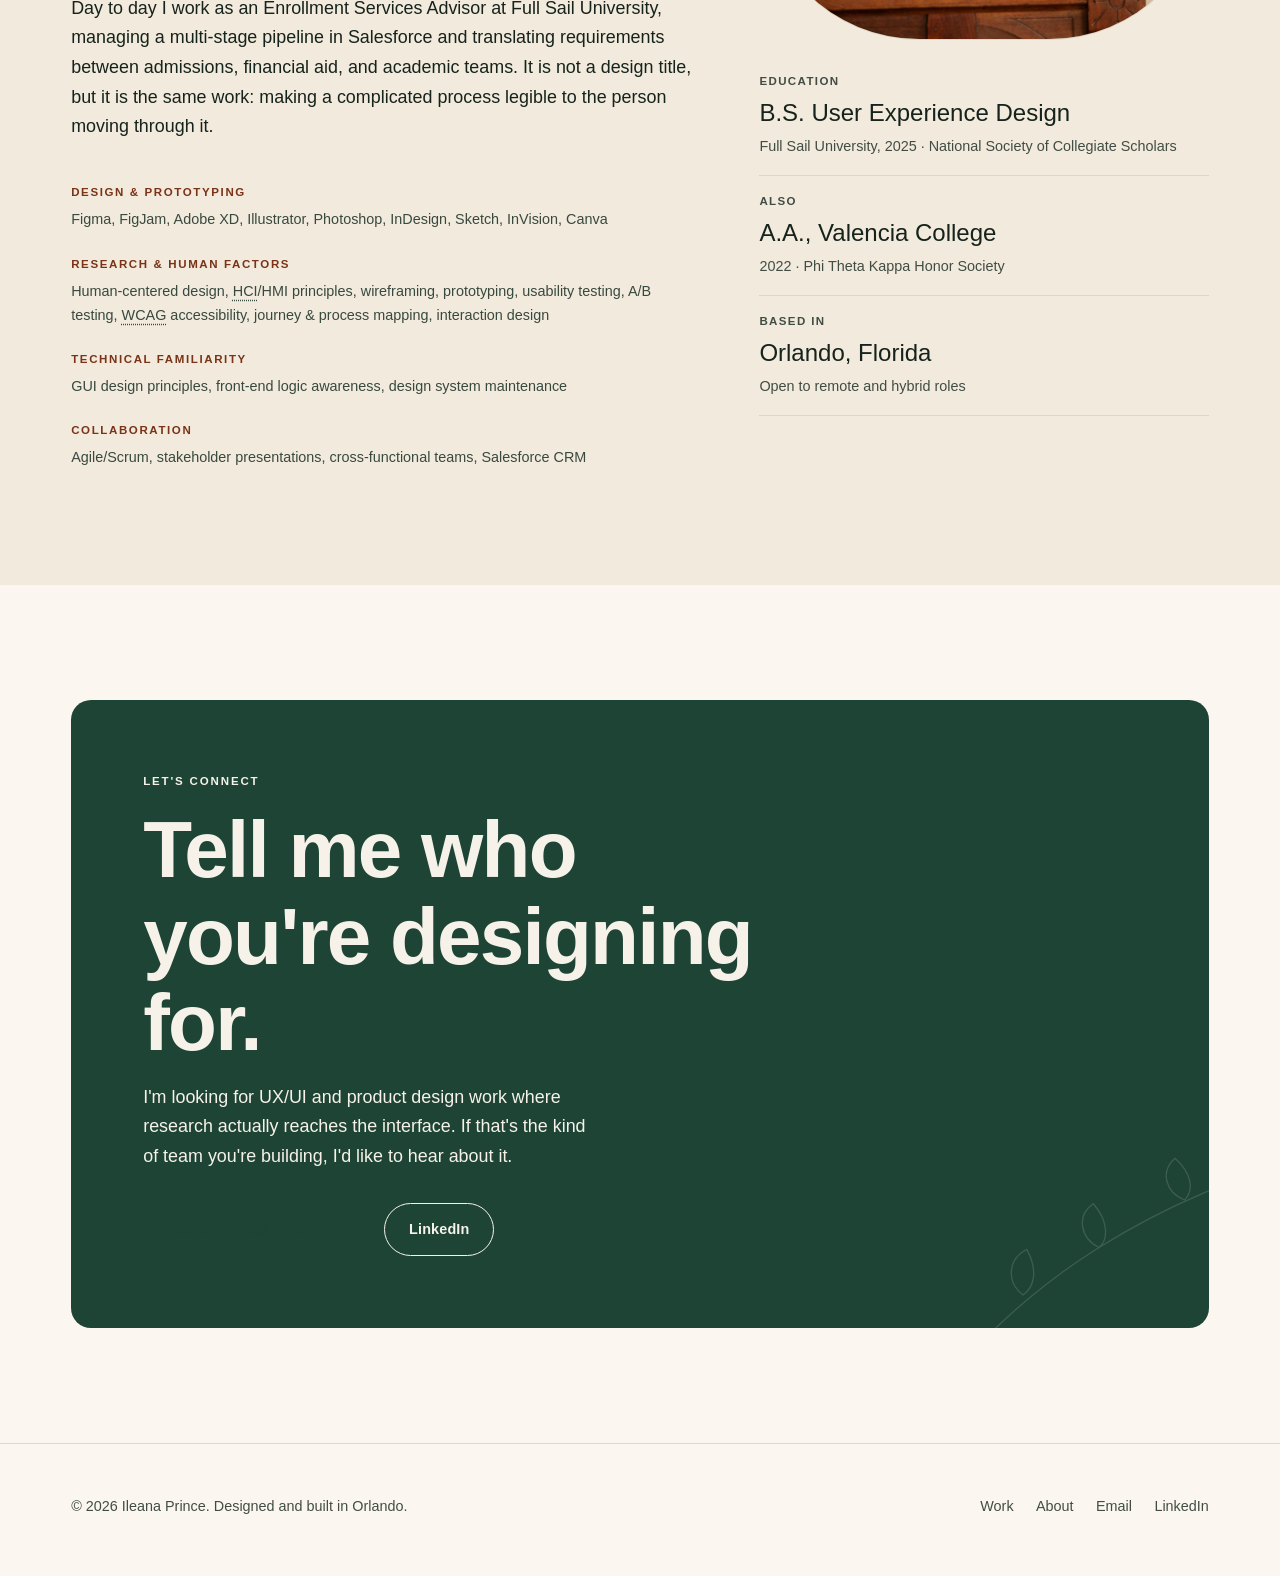
==== commit 6781330a: "Describe the Local Roots feedback round as it actually ran The page claimed "phone interviews and su" ====
--- a/index.html
+++ b/index.html
@@ -189,7 +189,7 @@
             <span class="work-index">01 — Original concept, built from scratch · 2025</span>
             <h3><a href="work/local-roots.html">Local Roots</a></h3>
             <p class="work-kicker">Her own app concept for sustainable farming, taken end to end</p>
-            <p>No client, no existing product — my own concept. I picked the problem, invented the app, and carried it the whole way. Four months from a stack of sketches to a tested prototype: research into who actually farms and what they already use, three personas spanning beginner to large-scale, and two rounds of feedback baked back into the design.</p>
+            <p>No client, no existing product — my own concept. I picked the problem, invented the app, and carried it the whole way. Four months from a stack of sketches to a tested prototype: research into who actually farms and what they already use, three personas spanning beginner to large-scale, and two rounds of critique and feedback baked back into the design.</p>
             <ul class="tags">
               <li>User research</li><li>Personas</li><li>Information architecture</li><li>Hi-fi prototype</li><li>Usability testing</li>
             </ul>
